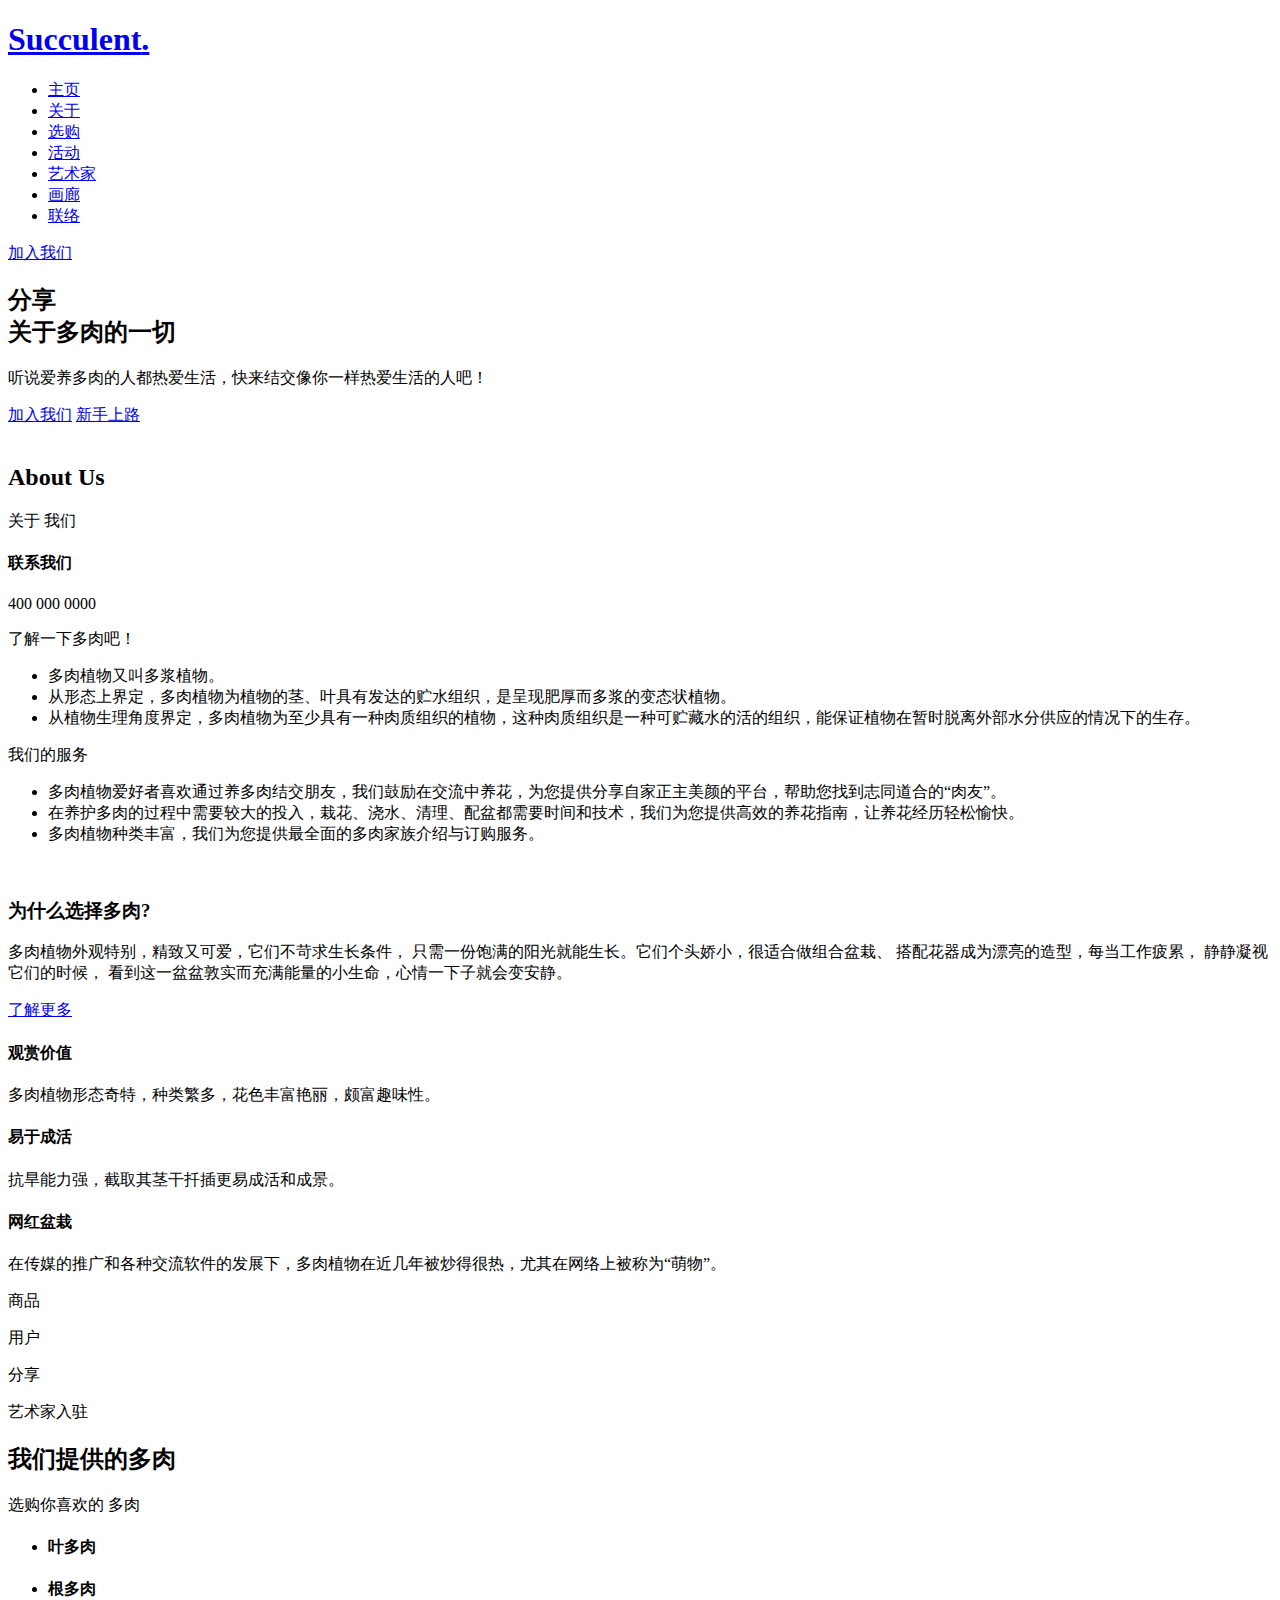
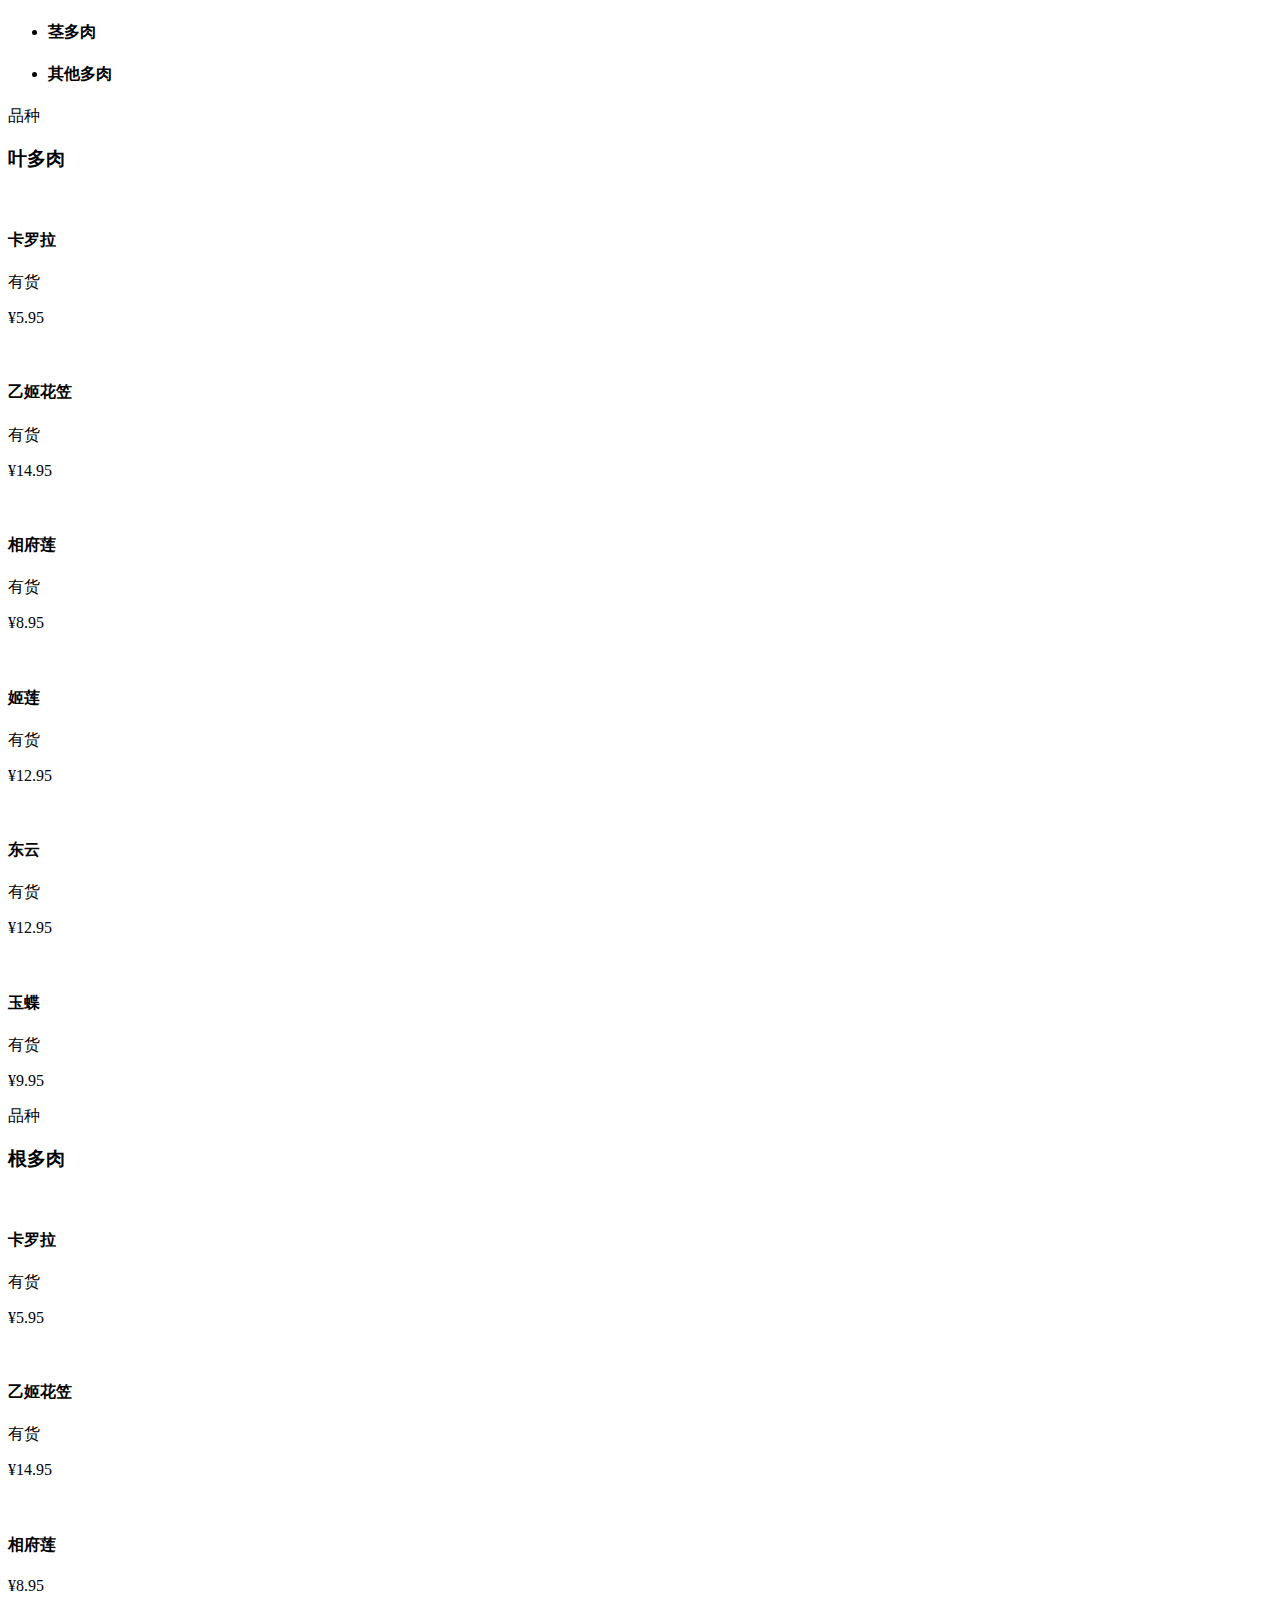
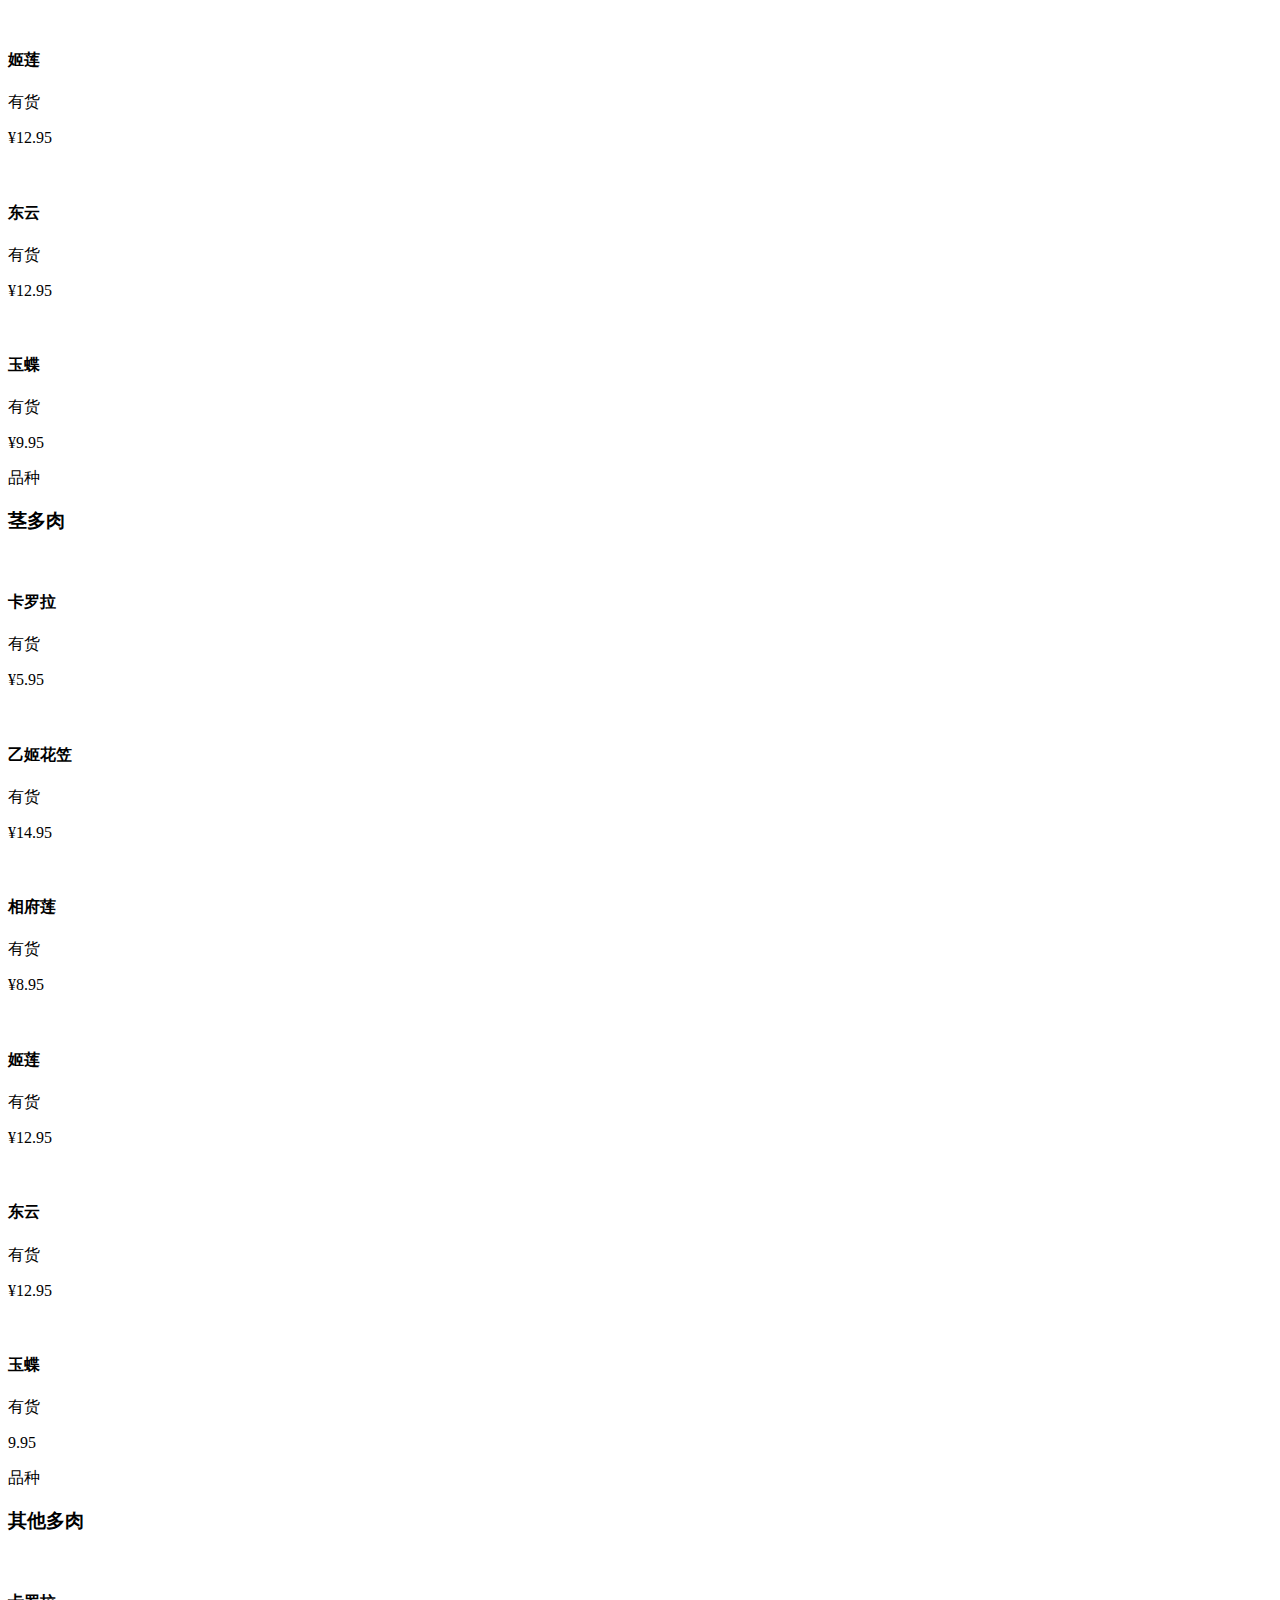
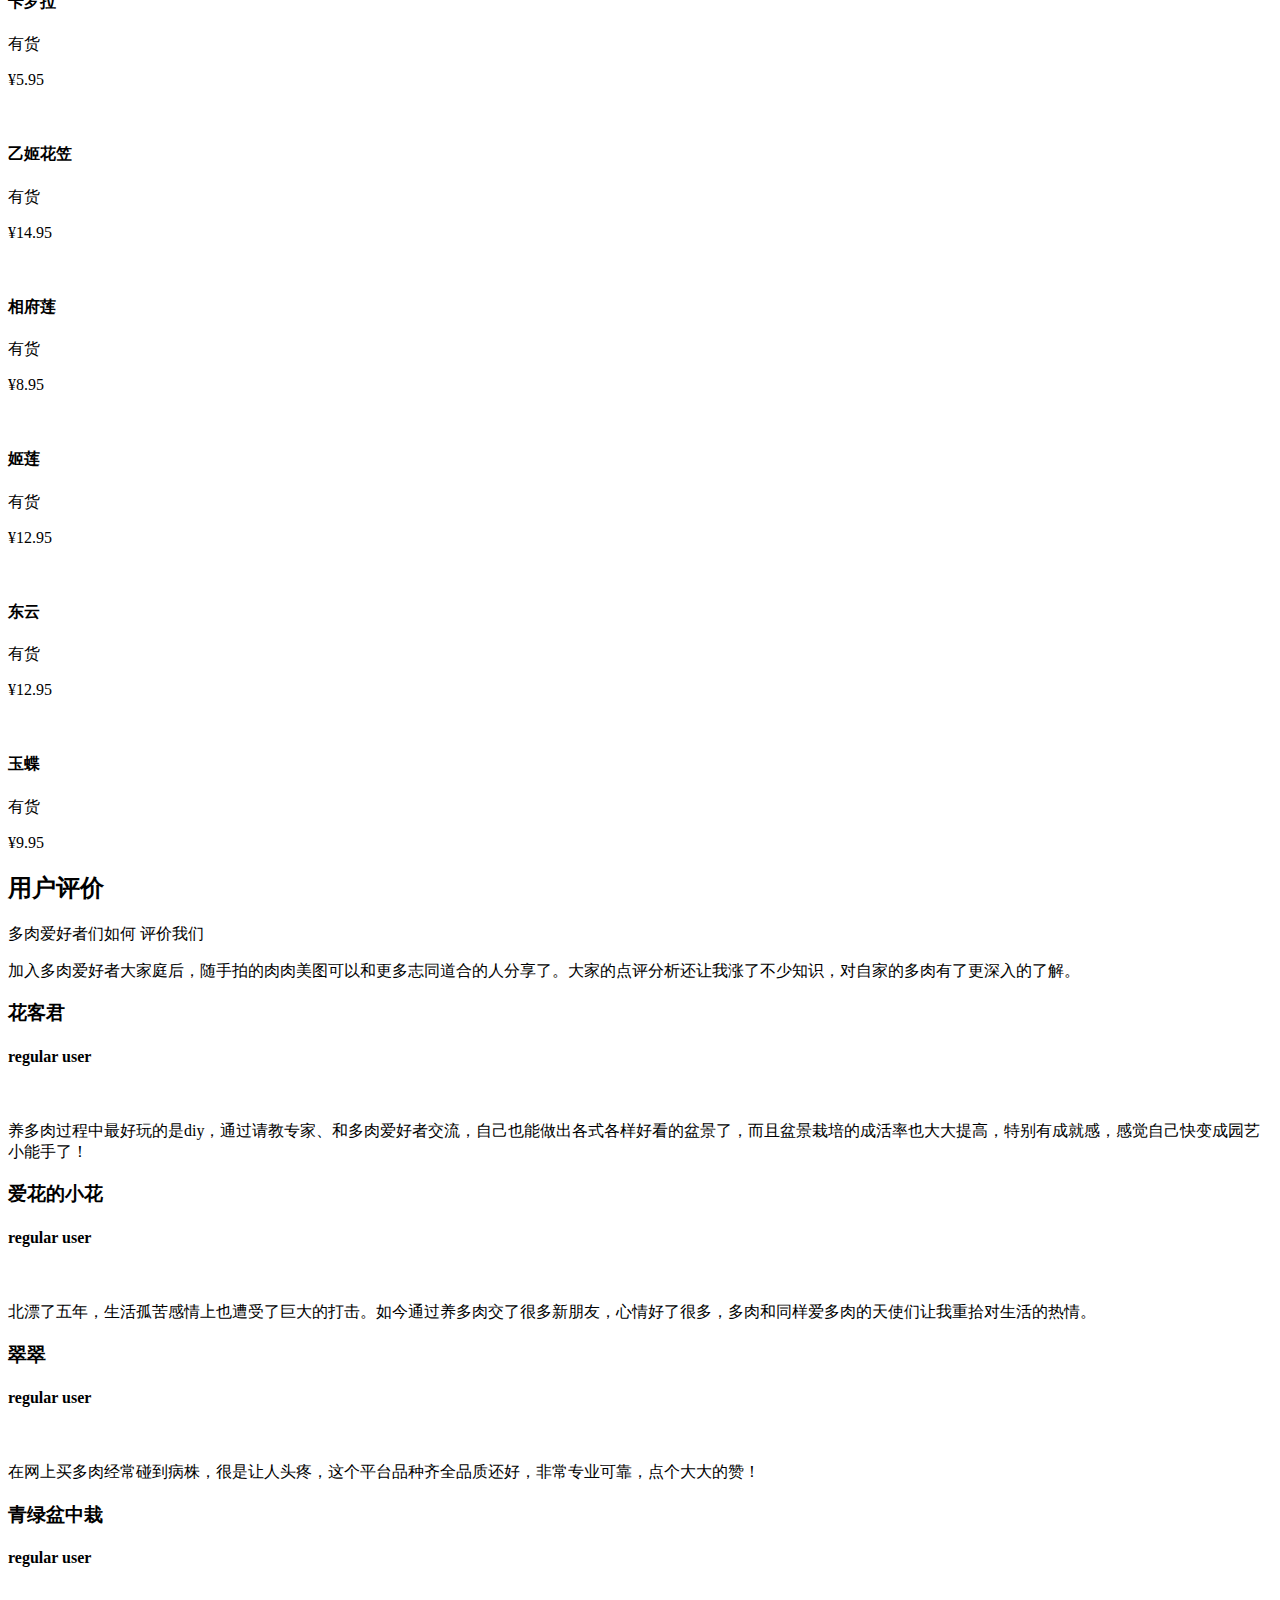
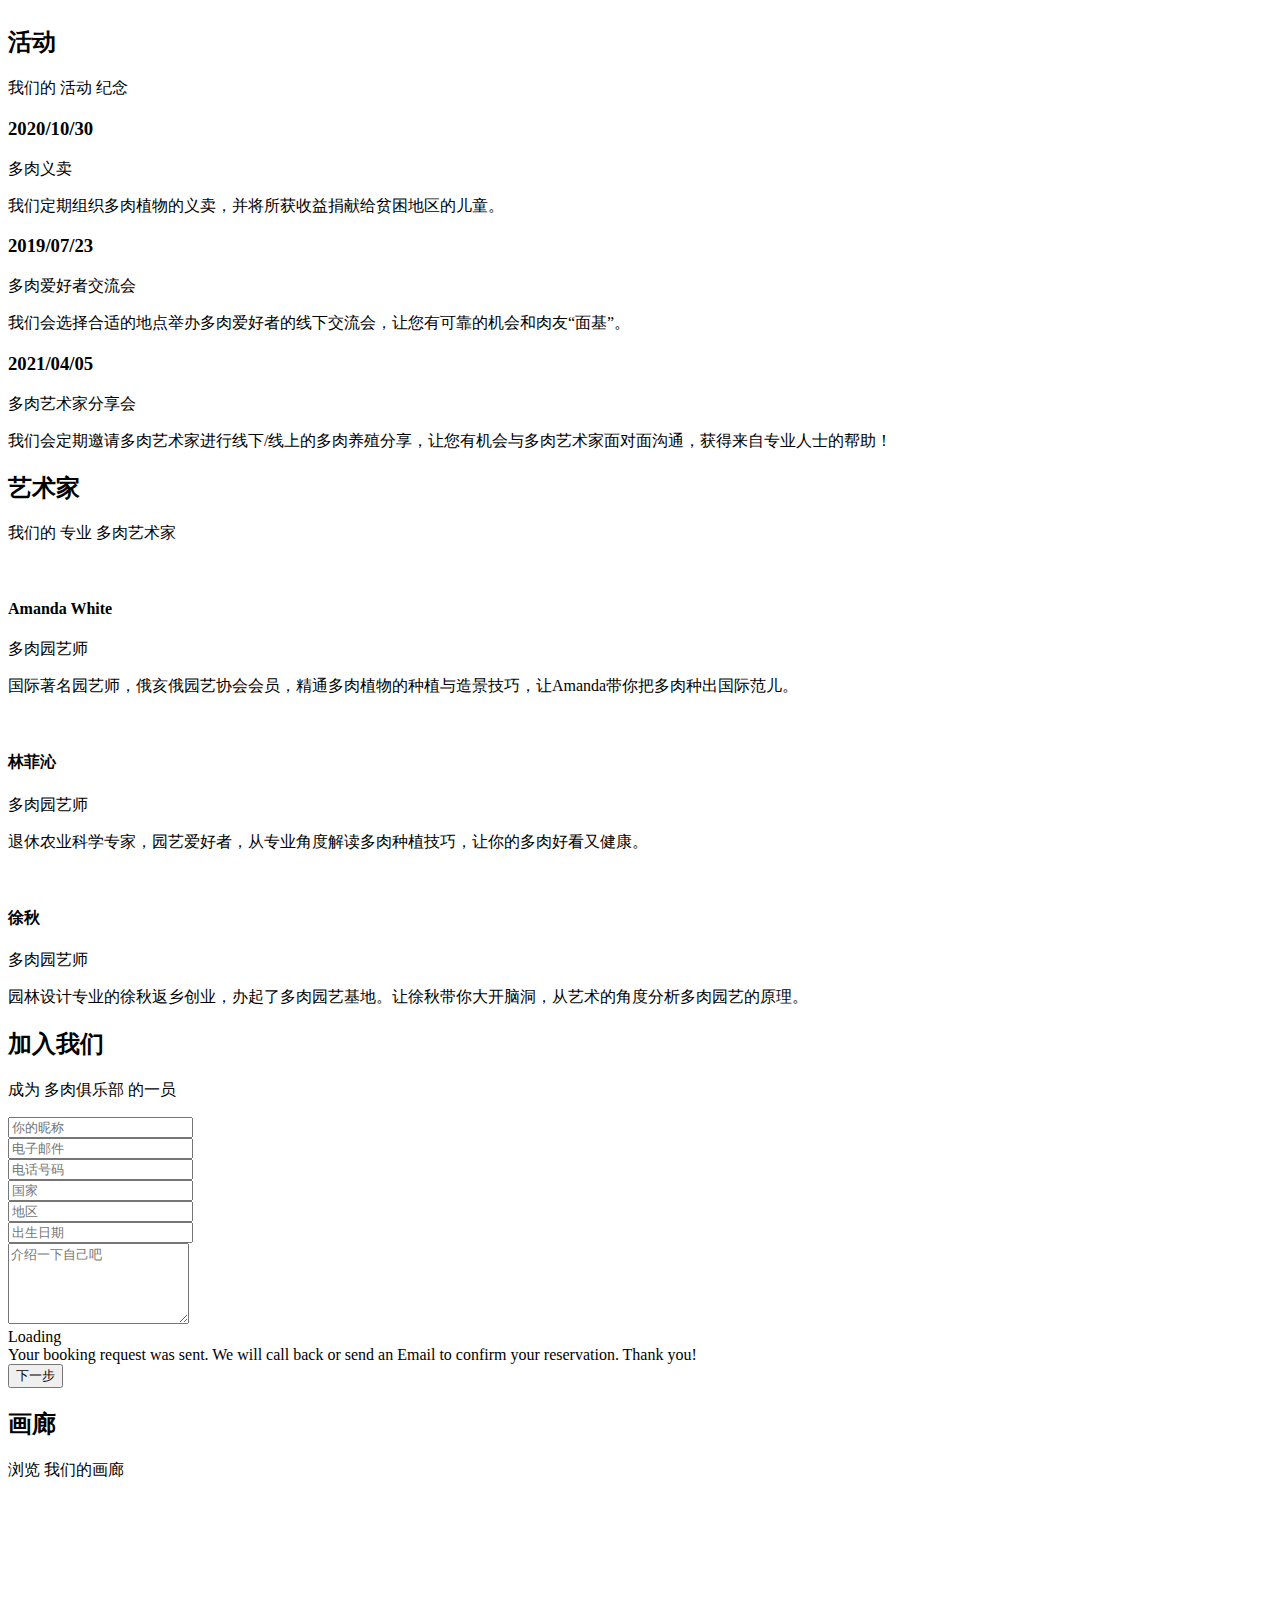
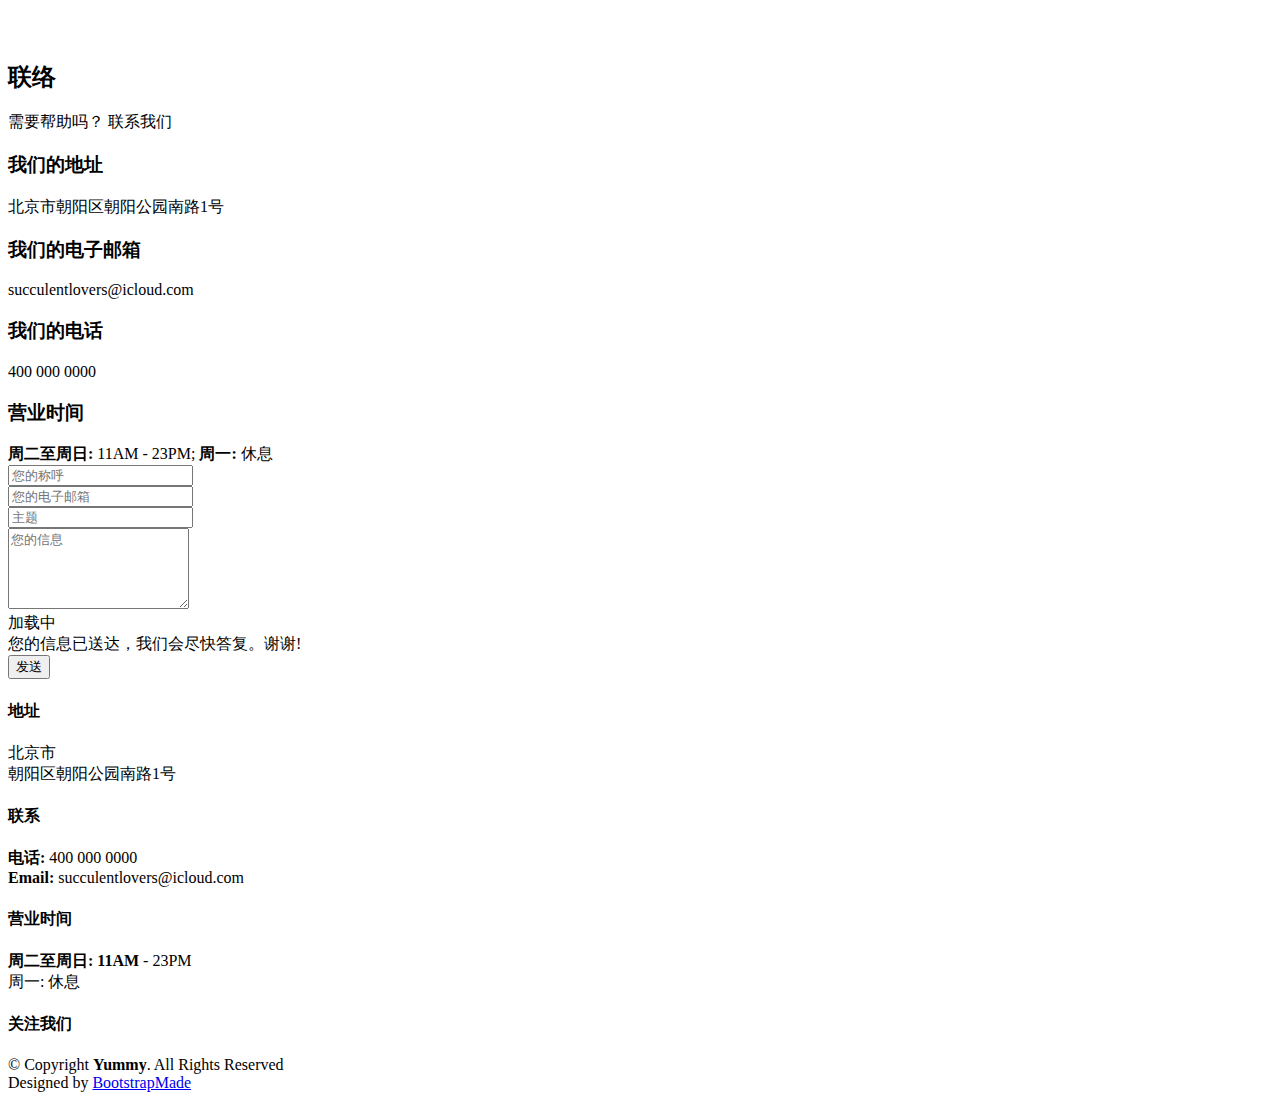
==== Succulent/index.html @ 90bf78b1 "Add files via upload" ====
<!DOCTYPE html>
<html lang="ch">

<head>
  <meta charset="utf-8">
  <meta content="width=device-width, initial-scale=1.0" name="viewport">

  <title>Succulent</title>
  <meta content="" name="description">
  <meta content="" name="keywords">

  <!-- Favicons -->
  <link href="assets/img/favicon.png" rel="icon">
  <link href="assets/img/apple-touch-icon.png" rel="apple-touch-icon">

  <!-- Google Fonts -->
  <link rel="preconnect" href="https://fonts.googleapis.com">
  <link rel="preconnect" href="https://fonts.gstatic.com" crossorigin>
  <link href="https://fonts.googleapis.com/css2?family=Open+Sans:ital,wght@0,300;0,400;0,500;0,600;0,700;1,300;1,400;1,600;1,700&family=Amatic+SC:ital,wght@0,300;0,400;0,500;0,600;0,700;1,300;1,400;1,500;1,600;1,700&family=Inter:ital,wght@0,300;0,400;0,500;0,600;0,700;1,300;1,400;1,500;1,600;1,700&display=swap" rel="stylesheet">

  <!-- Vendor CSS Files -->
  <link href="assets/vendor/bootstrap/css/bootstrap.min.css" rel="stylesheet">
  <link href="assets/vendor/bootstrap-icons/bootstrap-icons.css" rel="stylesheet">
  <link href="assets/vendor/aos/aos.css" rel="stylesheet">
  <link href="assets/vendor/glightbox/css/glightbox.min.css" rel="stylesheet">
  <link href="assets/vendor/swiper/swiper-bundle.min.css" rel="stylesheet">

  <!-- Template Main CSS File -->
  <link href="assets/css/main.css" rel="stylesheet">

  <!-- =======================================================
  * Template Name: Yummy - v1.0.0
  * Template URL: https://bootstrapmade.com/yummy-bootstrap-restaurant-website-template/
  * Author: BootstrapMade.com
  * License: https://bootstrapmade.com/license/
  ======================================================== -->
</head>

<body>

  <!-- ======= Header ======= -->
  <header id="header" class="header fixed-top d-flex align-items-center">
    <div class="container d-flex align-items-center justify-content-between">

      <a href="index.html" class="logo d-flex align-items-center me-auto me-lg-0">
        <!-- Uncomment the line below if you also wish to use an image logo -->
        <!-- <img src="assets/img/logo.png" alt=""> -->
        <h1>Succulent<span>.</span></h1>
      </a>

      <nav id="navbar" class="navbar">
        <ul>
          <li><a href="#hero">主页</a></li>
          <li><a href="#about">关于</a></li>
          <li><a href="#menu">选购</a></li>
          <li><a href="#events">活动</a></li>
          <li><a href="#chefs">艺术家</a></li>
          <li><a href="#gallery">画廊</a></li>
          </li>
          <li><a href="#contact">联络</a></li>
        </ul>
      </nav><!-- .navbar -->

      <a class="btn-book-a-table" href="#book-a-table">加入我们</a>
      <i class="mobile-nav-toggle mobile-nav-show bi bi-list"></i>
      <i class="mobile-nav-toggle mobile-nav-hide d-none bi bi-x"></i>

    </div>
  </header><!-- End Header -->

  <!-- ======= Hero Section ======= -->
  <section id="hero" class="hero d-flex align-items-center section-bg">
    <div class="container">
      <div class="row justify-content-between gy-5">
        <div class="col-lg-5 order-2 order-lg-1 d-flex flex-column justify-content-center align-items-center align-items-lg-start text-center text-lg-start">
          <h2 data-aos="fade-up">分享<br>关于多肉的一切</h2>
          <p data-aos="fade-up" data-aos-delay="100">听说爱养多⾁的⼈都热爱⽣活，快来结交像你⼀样热爱⽣活的⼈吧！</p>
          <div class="d-flex" data-aos="fade-up" data-aos-delay="200">
            <a href="#book-a-table" class="btn-book-a-table">加入我们</a>
            <a href="https://www.youtube.com/watch?v=f8nsXcxySig" class="glightbox btn-watch-video d-flex align-items-center"><i class="bi bi-play-circle"></i><span>新手上路</span></a>
          </div>
        </div>
        <div class="col-lg-5 order-1 order-lg-2 text-center text-lg-start">
          <img src="assets/img/hero.png" class="img-fluid" alt="" data-aos="zoom-out" data-aos-delay="300">
        </div>
      </div>
    </div>
  </section><!-- End Hero Section -->

  <main id="main">

    <!-- ======= About Section ======= -->
    <section id="about" class="about">
      <div class="container" data-aos="fade-up">

        <div class="section-header">
          <h2>About Us</h2>
          <p>关于 <span>我们</span></p>
        </div>

        <div class="row gy-4">
          <div class="col-lg-7 position-relative about-img" style="background-image: url(assets/img/about.png) ;" data-aos="fade-up" data-aos-delay="150">
            <div class="call-us position-absolute">
              <h4>联系我们</h4>
              <p>400 000 0000</p>
            </div>
          </div>
          <div class="col-lg-5 d-flex align-items-end" data-aos="fade-up" data-aos-delay="300">
            <div class="content ps-0 ps-lg-5">
              <p class="fst-italic">
                了解一下多肉吧！
              </p>
              <ul>
                <li><i class="bi bi-check2-all"></i> 多⾁植物⼜叫多浆植物。</li>
                <li><i class="bi bi-check2-all"></i> 从形态上界定，多⾁植物为植物的茎、叶具有发达的贮⽔组织，是呈现肥厚⽽多浆的变态状植物。</li>
                <li><i class="bi bi-check2-all"></i> 从植物⽣理⻆度界定，多⾁植物为⾄少具有⼀种⾁质组织的植物，这种⾁质组织是⼀种可贮藏⽔的活的组织，能保证植物在暂时脱离外部⽔分供应的情况下的⽣存。</li>
              </ul>
              <p class="fst-italic">
                我们的服务
              </p>
              <ul>
                <li><i class="bi bi-check2-all"></i> 多⾁植物爱好者喜欢通过养多⾁结交朋友，我们⿎励在交流中养花，为您提供分享自家正主美颜的平台，帮助您找到志同道合的“⾁友”。</li>
                <li><i class="bi bi-check2-all"></i> 在养护多⾁的过程中需要较⼤的投⼊，栽花、浇⽔、清理、配盆都需要时间和技术，我们为您提供⾼效的养花指南，让养花经历轻松愉快。</li>
                <li><i class="bi bi-check2-all"></i> 多⾁植物种类丰富，我们为您提供最全⾯的多⾁家族介绍与订购服务。</li>
              </ul>


              <div class="position-relative mt-4">
                <img src="assets/img/about-2.png" class="img-fluid" alt="">
                <a href="https://www.youtube.com/watch?v=KB6kpxbHLcA" class="glightbox play-btn"></a>
              </div>
            </div>
          </div>
        </div>

      </div>
    </section><!-- End About Section -->

    <!-- ======= Why Us Section ======= -->
    <section id="why-us" class="why-us section-bg">
      <div class="container" data-aos="fade-up">

        <div class="row gy-4">

          <div class="col-lg-4" data-aos="fade-up" data-aos-delay="100">
            <div class="why-box">
              <h3>为什么选择多肉?</h3>
              <p>
                多肉植物外观特别，精致又可爱，它们不苛求生长条件， 只需一份饱满的阳光就能生长。它们个头娇小，很适合做组合盆栽、 搭配花器成为漂亮的造型，每当工作疲累， 静静凝视它们的时候， 看到这一盆盆敦实而充满能量的小生命，心情一下子就会变安静。

              </p>
              <div class="text-center">
                <a href="#" class="more-btn">了解更多 <i class="bx bx-chevron-right"></i></a>
              </div>
            </div>
          </div><!-- End Why Box -->

          <div class="col-lg-8 d-flex align-items-center">
            <div class="row gy-4">

              <div class="col-xl-4" data-aos="fade-up" data-aos-delay="200">
                <div class="icon-box d-flex flex-column justify-content-center align-items-center">
                  <i class="bi bi-stars"></i>
                  <h4>观赏价值</h4>
                  <p>多⾁植物形态奇特，种类繁多，花⾊丰富艳丽，颇富趣味性。</p>
                </div>
              </div><!-- End Icon Box -->

              <div class="col-xl-4" data-aos="fade-up" data-aos-delay="300">
                <div class="icon-box d-flex flex-column justify-content-center align-items-center">
                  <i class="bi bi-flower2"></i>
                  <h4>易于成活</h4>
                  <p>抗旱能⼒强，截取其茎⼲扦插更易成活和成景。</p>
                </div>
              </div><!-- End Icon Box -->

              <div class="col-xl-4" data-aos="fade-up" data-aos-delay="400">
                <div class="icon-box d-flex flex-column justify-content-center align-items-center">
                  <i class="bi bi-hearts"></i>
                  <h4>⽹红盆栽</h4>
                  <p>在传媒的推⼴和各种交流软件的发展下，多⾁植物在近⼏年被炒得很热，尤其在⽹络上被称为“萌物”。</p>
                </div>
              </div><!-- End Icon Box -->

            </div>
          </div>

        </div>

      </div>
    </section><!-- End Why Us Section -->

    <!-- ======= Stats Counter Section ======= -->
    <section id="stats-counter" class="stats-counter">
      <div class="container" data-aos="zoom-out">

        <div class="row gy-4">

          <div class="col-lg-3 col-md-6">
            <div class="stats-item text-center w-100 h-100">
              <span data-purecounter-start="0" data-purecounter-end="232" data-purecounter-duration="1" class="purecounter"></span>
              <p>商品</p>
            </div>
          </div><!-- End Stats Item -->

          <div class="col-lg-3 col-md-6">
            <div class="stats-item text-center w-100 h-100">
              <span data-purecounter-start="0" data-purecounter-end="521" data-purecounter-duration="1" class="purecounter"></span>
              <p>用户</p>
            </div>
          </div><!-- End Stats Item -->

          <div class="col-lg-3 col-md-6">
            <div class="stats-item text-center w-100 h-100">
              <span data-purecounter-start="0" data-purecounter-end="1453" data-purecounter-duration="1" class="purecounter"></span>
              <p>分享</p>
            </div>
          </div><!-- End Stats Item -->

          <div class="col-lg-3 col-md-6">
            <div class="stats-item text-center w-100 h-100">
              <span data-purecounter-start="0" data-purecounter-end="32" data-purecounter-duration="1" class="purecounter"></span>
              <p>艺术家入驻</p>
            </div>
          </div><!-- End Stats Item -->

        </div>

      </div>
    </section><!-- End Stats Counter Section -->

    <!-- ======= Menu Section ======= -->
    <section id="menu" class="menu">
      <div class="container" data-aos="fade-up">

        <div class="section-header">
          <h2>我们提供的多肉</h2>
          <p>选购你喜欢的 <span>多肉</span></p>
        </div>

        <ul class="nav nav-tabs d-flex justify-content-center" data-aos="fade-up" data-aos-delay="200">

          <li class="nav-item">
            <a class="nav-link active show" data-bs-toggle="tab" data-bs-target="#menu-starters">
              <h4>叶多肉</h4>
            </a>
          </li><!-- End tab nav item -->

          <li class="nav-item">
            <a class="nav-link" data-bs-toggle="tab" data-bs-target="#menu-breakfast">
              <h4>根多肉</h4>
            </a><!-- End tab nav item -->

          <li class="nav-item">
            <a class="nav-link" data-bs-toggle="tab" data-bs-target="#menu-lunch">
              <h4>茎多肉</h4>
            </a>
          </li><!-- End tab nav item -->

          <li class="nav-item">
            <a class="nav-link" data-bs-toggle="tab" data-bs-target="#menu-dinner">
              <h4>其他多肉</h4>
            </a>
          </li><!-- End tab nav item -->

        </ul>

        <div class="tab-content" data-aos="fade-up" data-aos-delay="300">

          <div class="tab-pane fade active show" id="menu-starters">

            <div class="tab-header text-center">
              <p>品种</p>
              <h3>叶多肉</h3>
            </div>

            <div class="row gy-5">

              <div class="col-lg-4 menu-item">
                <a href="assets/img/menu/menu-item-1.png" class="glightbox"><img src="assets/img/menu/menu-item-1.png" class="menu-img img-fluid" alt=""></a>
                <h4>卡罗拉</h4>
                <p class="ingredients">
                  有货
                </p>
                <p class="price">
                  ¥5.95
                </p>
              </div><!-- Menu Item -->

              <div class="col-lg-4 menu-item">
                <a href="assets/img/menu/menu-item-2.png" class="glightbox"><img src="assets/img/menu/menu-item-2.png" class="menu-img img-fluid" alt=""></a>
                <h4>乙姬花笠</h4>
                <p class="ingredients">
                  有货
                </p>
                <p class="price">
                  ¥14.95
                </p>
              </div><!-- Menu Item -->

              <div class="col-lg-4 menu-item">
                <a href="assets/img/menu/menu-item-3.png" class="glightbox"><img src="assets/img/menu/menu-item-3.png" class="menu-img img-fluid" alt=""></a>
                <h4>相府莲</h4>
                <p class="ingredients">
                  有货
                </p>
                <p class="price">
                  ¥8.95
                </p>
              </div><!-- Menu Item -->

              <div class="col-lg-4 menu-item">
                <a href="assets/img/menu/menu-item-4.png" class="glightbox"><img src="assets/img/menu/menu-item-4.png" class="menu-img img-fluid" alt=""></a>
                <h4>姬莲</h4>
                <p class="ingredients">
                  有货
                </p>
                <p class="price">
                  ¥12.95
                </p>
              </div><!-- Menu Item -->

              <div class="col-lg-4 menu-item">
                <a href="assets/img/menu/menu-item-5.png" class="glightbox"><img src="assets/img/menu/menu-item-5.png" class="menu-img img-fluid" alt=""></a>
                <h4>东云</h4>
                <p class="ingredients">
                  有货
                </p>
                <p class="price">
                  ¥12.95
                </p>
              </div><!-- Menu Item -->

              <div class="col-lg-4 menu-item">
                <a href="assets/img/menu/menu-item-6.png" class="glightbox"><img src="assets/img/menu/menu-item-6.png" class="menu-img img-fluid" alt=""></a>
                <h4>玉蝶</h4>
                <p class="ingredients">
                  有货
                </p>
                <p class="price">
                  ¥9.95
                </p>
              </div><!-- Menu Item -->

            </div>
          </div><!-- End Starter Menu Content -->

          <div class="tab-pane fade" id="menu-breakfast">

            <div class="tab-header text-center">
              <p>品种</p>
              <h3>根多肉</h3>
            </div>

            <div class="row gy-5">

              <div class="col-lg-4 menu-item">
                <a href="assets/img/menu/menu-item-1.png" class="glightbox"><img src="assets/img/menu/menu-item-1.png" class="menu-img img-fluid" alt=""></a>
                <h4>卡罗拉</h4>
                <p class="ingredients">
                  有货
                </p>
                <p class="price">
                  ¥5.95
                </p>
              </div><!-- Menu Item -->

              <div class="col-lg-4 menu-item">
                <a href="assets/img/menu/menu-item-2.png" class="glightbox"><img src="assets/img/menu/menu-item-2.png" class="menu-img img-fluid" alt=""></a>
                <h4>乙姬花笠</h4>
                <p class="ingredients">
                  有货
                </p>
                <p class="price">
                  ¥14.95
                </p>
              </div><!-- Menu Item -->

              <div class="col-lg-4 menu-item">
                <a href="assets/img/menu/menu-item-3.png" class="glightbox"><img src="assets/img/menu/menu-item-3.png" class="menu-img img-fluid" alt=""></a>
                <h4>相府莲</h4>
                <p class="ingredients">

                </p>
                <p class="price">
                  ¥8.95
                </p>
              </div><!-- Menu Item -->

              <div class="col-lg-4 menu-item">
                <a href="assets/img/menu/menu-item-4.png" class="glightbox"><img src="assets/img/menu/menu-item-4.png" class="menu-img img-fluid" alt=""></a>
                <h4>姬莲</h4>
                <p class="ingredients">
                  有货
                </p>
                <p class="price">
                  ¥12.95
                </p>
              </div><!-- Menu Item -->

              <div class="col-lg-4 menu-item">
                <a href="assets/img/menu/menu-item-5.png" class="glightbox"><img src="assets/img/menu/menu-item-5.png" class="menu-img img-fluid" alt=""></a>
                <h4>东云</h4>
                <p class="ingredients">
                  有货
                </p>
                <p class="price">
                  ¥12.95
                </p>
              </div><!-- Menu Item -->

              <div class="col-lg-4 menu-item">
                <a href="assets/img/menu/menu-item-6.png" class="glightbox"><img src="assets/img/menu/menu-item-6.png" class="menu-img img-fluid" alt=""></a>
                <h4>玉蝶</h4>
                <p class="ingredients">
                  有货
                </p>
                <p class="price">
                  ¥9.95
                </p>
              </div><!-- Menu Item -->

            </div>
          </div><!-- End Breakfast Menu Content -->

          <div class="tab-pane fade" id="menu-lunch">

            <div class="tab-header text-center">
              <p>品种</p>
              <h3>茎多肉</h3>
            </div>

            <div class="row gy-5">

              <div class="col-lg-4 menu-item">
                <a href="assets/img/menu/menu-item-1.png" class="glightbox"><img src="assets/img/menu/menu-item-1.png" class="menu-img img-fluid" alt=""></a>
                <h4>卡罗拉</h4>
                <p class="ingredients">
                  有货
                </p>
                <p class="price">
                  ¥5.95
                </p>
              </div><!-- Menu Item -->

              <div class="col-lg-4 menu-item">
                <a href="assets/img/menu/menu-item-2.png" class="glightbox"><img src="assets/img/menu/menu-item-2.png" class="menu-img img-fluid" alt=""></a>
                <h4>乙姬花笠</h4>
                <p class="ingredients">
                  有货
                </p>
                <p class="price">
                  ¥14.95
                </p>
              </div><!-- Menu Item -->

              <div class="col-lg-4 menu-item">
                <a href="assets/img/menu/menu-item-3.png" class="glightbox"><img src="assets/img/menu/menu-item-3.png" class="menu-img img-fluid" alt=""></a>
                <h4>相府莲</h4>
                <p class="ingredients">
                  有货
                </p>
                <p class="price">
                  ¥8.95
                </p>
              </div><!-- Menu Item -->

              <div class="col-lg-4 menu-item">
                <a href="assets/img/menu/menu-item-4.png" class="glightbox"><img src="assets/img/menu/menu-item-4.png" class="menu-img img-fluid" alt=""></a>
                <h4>姬莲</h4>
                <p class="ingredients">
                  有货
                </p>
                <p class="price">
                  ¥12.95
                </p>
              </div><!-- Menu Item -->

              <div class="col-lg-4 menu-item">
                <a href="assets/img/menu/menu-item-5.png" class="glightbox"><img src="assets/img/menu/menu-item-5.png" class="menu-img img-fluid" alt=""></a>
                <h4>东云</h4>
                <p class="ingredients">
                  有货
                </p>
                <p class="price">
                  ¥12.95
                </p>
              </div><!-- Menu Item -->

              <div class="col-lg-4 menu-item">
                <a href="assets/img/menu/menu-item-6.png" class="glightbox"><img src="assets/img/menu/menu-item-6.png" class="menu-img img-fluid" alt=""></a>
                <h4>玉蝶</h4>
                <p class="ingredients">
                  有货
                </p>
                <p class="price">
                  9.95
                </p>
              </div><!-- Menu Item -->

            </div>
          </div><!-- End Lunch Menu Content -->

          <div class="tab-pane fade" id="menu-dinner">

            <div class="tab-header text-center">
              <p>品种</p>
              <h3>其他多肉</h3>
            </div>

            <div class="row gy-5">

              <div class="col-lg-4 menu-item">
                <a href="assets/img/menu/menu-item-1.png" class="glightbox"><img src="assets/img/menu/menu-item-1.png" class="menu-img img-fluid" alt=""></a>
                <h4>卡罗拉</h4>
                <p class="ingredients">
                  有货
                </p>
                <p class="price">
                  ¥5.95
                </p>
              </div><!-- Menu Item -->

              <div class="col-lg-4 menu-item">
                <a href="assets/img/menu/menu-item-2.png" class="glightbox"><img src="assets/img/menu/menu-item-2.png" class="menu-img img-fluid" alt=""></a>
                <h4>乙姬花笠</h4>
                <p class="ingredients">
                  有货
                </p>
                <p class="price">
                  ¥14.95
                </p>
              </div><!-- Menu Item -->

              <div class="col-lg-4 menu-item">
                <a href="assets/img/menu/menu-item-3.png" class="glightbox"><img src="assets/img/menu/menu-item-3.png" class="menu-img img-fluid" alt=""></a>
                <h4>相府莲</h4>
                <p class="ingredients">
                  有货
                </p>
                <p class="price">
                  ¥8.95
                </p>
              </div><!-- Menu Item -->

              <div class="col-lg-4 menu-item">
                <a href="assets/img/menu/menu-item-4.png" class="glightbox"><img src="assets/img/menu/menu-item-4.png" class="menu-img img-fluid" alt=""></a>
                <h4>姬莲</h4>
                <p class="ingredients">
                  有货
                </p>
                <p class="price">
                  ¥12.95
                </p>
              </div><!-- Menu Item -->

              <div class="col-lg-4 menu-item">
                <a href="assets/img/menu/menu-item-5.png" class="glightbox"><img src="assets/img/menu/menu-item-5.png" class="menu-img img-fluid" alt=""></a>
                <h4>东云</h4>
                <p class="ingredients">
                  有货
                </p>
                <p class="price">
                  ¥12.95
                </p>
              </div><!-- Menu Item -->

              <div class="col-lg-4 menu-item">
                <a href="assets/img/menu/menu-item-6.png" class="glightbox"><img src="assets/img/menu/menu-item-6.png" class="menu-img img-fluid" alt=""></a>
                <h4>玉蝶</h4>
                <p class="ingredients">
                  有货
                </p>
                <p class="price">
                  ¥9.95
                </p>
              </div><!-- Menu Item -->

            </div>
          </div><!-- End Dinner Menu Content -->

        </div>

      </div>
    </section><!-- End Menu Section -->

    <!-- ======= Testimonials Section ======= -->
    <section id="testimonials" class="testimonials section-bg">
      <div class="container" data-aos="fade-up">

        <div class="section-header">
          <h2>用户评价</h2>
          <p>多肉爱好者们如何 <span>评价我们</span></p>
        </div>

        <div class="slides-1 swiper" data-aos="fade-up" data-aos-delay="100">
          <div class="swiper-wrapper">

            <div class="swiper-slide">
              <div class="testimonial-item">
                <div class="row gy-4 justify-content-center">
                  <div class="col-lg-6">
                    <div class="testimonial-content">
                      <p>
                        <i class="bi bi-quote quote-icon-left"></i>
                        加入多肉爱好者大家庭后，随手拍的肉肉美图可以和更多志同道合的人分享了。大家的点评分析还让我涨了不少知识，对自家的多肉有了更深入的了解。
                        <i class="bi bi-quote quote-icon-right"></i>
                      </p>
                      <h3>花客君</h3>
                      <h4>regular user</h4>
                      <div class="stars">
                        <i class="bi bi-star-fill"></i><i class="bi bi-star-fill"></i><i class="bi bi-star-fill"></i><i class="bi bi-star-fill"></i><i class="bi bi-star-fill"></i>
                      </div>
                    </div>
                  </div>
                  <div class="col-lg-2 text-center">
                    <img src="assets/img/testimonials/testimonials-1.jpg" class="img-fluid testimonial-img" alt="">
                  </div>
                </div>
              </div>
            </div><!-- End testimonial item -->

            <div class="swiper-slide">
              <div class="testimonial-item">
                <div class="row gy-4 justify-content-center">
                  <div class="col-lg-6">
                    <div class="testimonial-content">
                      <p>
                        <i class="bi bi-quote quote-icon-left"></i>
                        养多肉过程中最好玩的是diy，通过请教专家、和多肉爱好者交流，自己也能做出各式各样好看的盆景了，而且盆景栽培的成活率也大大提高，特别有成就感，感觉自己快变成园艺小能手了！
                        <i class="bi bi-quote quote-icon-right"></i>
                      </p>
                      <h3>爱花的小花</h3>
                      <h4>regular user</h4>
                      <div class="stars">
                        <i class="bi bi-star-fill"></i><i class="bi bi-star-fill"></i><i class="bi bi-star-fill"></i><i class="bi bi-star-fill"></i><i class="bi bi-star-fill"></i>
                      </div>
                    </div>
                  </div>
                  <div class="col-lg-2 text-center">
                    <img src="assets/img/testimonials/testimonials-2.jpg" class="img-fluid testimonial-img" alt="">
                  </div>
                </div>
              </div>
            </div><!-- End testimonial item -->

            <div class="swiper-slide">
              <div class="testimonial-item">
                <div class="row gy-4 justify-content-center">
                  <div class="col-lg-6">
                    <div class="testimonial-content">
                      <p>
                        <i class="bi bi-quote quote-icon-left"></i>
                      北漂了五年，生活孤苦感情上也遭受了巨大的打击。如今通过养多肉交了很多新朋友，心情好了很多，多肉和同样爱多肉的天使们让我重拾对生活的热情。
                        <i class="bi bi-quote quote-icon-right"></i>
                      </p>
                      <h3>翠翠</h3>
                      <h4>regular user</h4>
                      <div class="stars">
                        <i class="bi bi-star-fill"></i><i class="bi bi-star-fill"></i><i class="bi bi-star-fill"></i><i class="bi bi-star-fill"></i><i class="bi bi-star-fill"></i>
                      </div>
                    </div>
                  </div>
                  <div class="col-lg-2 text-center">
                    <img src="assets/img/testimonials/testimonials-3.jpg" class="img-fluid testimonial-img" alt="">
                  </div>
                </div>
              </div>
            </div><!-- End testimonial item -->

            <div class="swiper-slide">
              <div class="testimonial-item">
                <div class="row gy-4 justify-content-center">
                  <div class="col-lg-6">
                    <div class="testimonial-content">
                      <p>
                        <i class="bi bi-quote quote-icon-left"></i>
                        在网上买多肉经常碰到病株，很是让人头疼，这个平台品种齐全品质还好，非常专业可靠，点个大大的赞！
                        <i class="bi bi-quote quote-icon-right"></i>
                      </p>
                      <h3>青绿盆中栽</h3>
                      <h4>regular user</h4>
                      <div class="stars">
                        <i class="bi bi-star-fill"></i><i class="bi bi-star-fill"></i><i class="bi bi-star-fill"></i><i class="bi bi-star-fill"></i><i class="bi bi-star-fill"></i>
                      </div>
                    </div>
                  </div>
                  <div class="col-lg-2 text-center">
                    <img src="assets/img/testimonials/testimonials-4.jpg" class="img-fluid testimonial-img" alt="">
                  </div>
                </div>
              </div>
            </div><!-- End testimonial item -->

          </div>
          <div class="swiper-pagination"></div>
        </div>

      </div>
    </section><!-- End Testimonials Section -->

    <!-- ======= Events Section ======= -->
    <section id="events" class="events">
      <div class="container-fluid" data-aos="fade-up">

        <div class="section-header">
          <h2>活动</h2>
          <p>我们的<span> 活动</span> 纪念</p>
        </div>

        <div class="slides-3 swiper" data-aos="fade-up" data-aos-delay="100">
          <div class="swiper-wrapper">

            <div class="swiper-slide event-item d-flex flex-column justify-content-end" style="background-image: url(assets/img/events-1.png)">
              <h3>2020/10/30</h3>
              <div class="price align-self-start">多肉义卖</div>
              <p class="description">
                我们定期组织多肉植物的义卖，并将所获收益捐献给贫困地区的儿童。
              </p>
            </div><!-- End Event item -->

            <div class="swiper-slide event-item d-flex flex-column justify-content-end" style="background-image: url(assets/img/events-2.png)">
              <h3>2019/07/23</h3>
              <div class="price align-self-start">多肉爱好者交流会</div>
              <p class="description">
                我们会选择合适的地点举办多肉爱好者的线下交流会，让您有可靠的机会和肉友“面基”。
              </p>
            </div><!-- End Event item -->

            <div class="swiper-slide event-item d-flex flex-column justify-content-end" style="background-image: url(assets/img/events-3.png)">
              <h3>2021/04/05</h3>
              <div class="price align-self-start">多肉艺术家分享会</div>
              <p class="description">
                我们会定期邀请多肉艺术家进行线下/线上的多肉养殖分享，让您有机会与多肉艺术家面对面沟通，获得来自专业人士的帮助！
              </p>
            </div><!-- End Event item -->

          </div>
          <div class="swiper-pagination"></div>
        </div>

      </div>
    </section><!-- End Events Section -->

    <!-- ======= Chefs Section ======= -->
    <section id="chefs" class="chefs section-bg">
      <div class="container" data-aos="fade-up">

        <div class="section-header">
          <h2>艺术家</h2>
          <p>我们的 <span>专业</span> 多肉艺术家</p>
        </div>

        <div class="row gy-4">

          <div class="col-lg-4 col-md-6 d-flex align-items-stretch" data-aos="fade-up" data-aos-delay="100">
            <div class="chef-member">
              <div class="member-img">
                <img src="assets/img/artists/artist-1.png" class="img-fluid" alt="">
                <div class="social">
                  <a href=""><i class="bi bi-twitter"></i></a>
                  <a href=""><i class="bi bi-facebook"></i></a>
                  <a href=""><i class="bi bi-instagram"></i></a>
                  <a href=""><i class="bi bi-linkedin"></i></a>
                </div>
              </div>
              <div class="member-info">
                <h4>Amanda White</h4>
                <span>多肉园艺师</span>
                <p>国际著名园艺师，俄亥俄园艺协会会员，精通多肉植物的种植与造景技巧，让Amanda带你把多肉种出国际范儿。</p>
              </div>
            </div>
          </div><!-- End Chefs Member -->

          <div class="col-lg-4 col-md-6 d-flex align-items-stretch" data-aos="fade-up" data-aos-delay="200">
            <div class="chef-member">
              <div class="member-img">
                <img src="assets/img/artists/artist-3.png" class="img-fluid" alt="">
                <div class="social">
                  <a href=""><i class="bi bi-twitter"></i></a>
                  <a href=""><i class="bi bi-facebook"></i></a>
                  <a href=""><i class="bi bi-instagram"></i></a>
                  <a href=""><i class="bi bi-linkedin"></i></a>
                </div>
              </div>
              <div class="member-info">
                <h4>林菲沁</h4>
                <span>多肉园艺师</span>
                <p>退休农业科学专家，园艺爱好者，从专业角度解读多肉种植技巧，让你的多肉好看又健康。</p>
              </div>
            </div>
          </div><!-- End Chefs Member -->

          <div class="col-lg-4 col-md-6 d-flex align-items-stretch" data-aos="fade-up" data-aos-delay="300">
            <div class="chef-member">
              <div class="member-img">
                <img src="assets/img/artists/artist-2.png" class="img-fluid" alt="">
                <div class="social">
                  <a href=""><i class="bi bi-twitter"></i></a>
                  <a href=""><i class="bi bi-facebook"></i></a>
                  <a href=""><i class="bi bi-instagram"></i></a>
                  <a href=""><i class="bi bi-linkedin"></i></a>
                </div>
              </div>
              <div class="member-info">
                <h4>徐秋</h4>
                <span>多肉园艺师</span>
                <p>园林设计专业的徐秋返乡创业，办起了多肉园艺基地。让徐秋带你大开脑洞，从艺术的角度分析多肉园艺的原理。</p>
              </div>
            </div>
          </div><!-- End Chefs Member -->

        </div>

      </div>
    </section><!-- End Chefs Section -->

    <!-- ======= Book A Table Section ======= -->
    <section id="book-a-table" class="book-a-table">
      <div class="container" data-aos="fade-up">

        <div class="section-header">
          <h2>加入我们</h2>
          <p>成为 <span>多肉俱乐部</span> 的一员</p>
        </div>

        <div class="row g-0">

          <div class="col-lg-4 reservation-img" style="background-image: url(assets/img/signup.png);" data-aos="zoom-out" data-aos-delay="200"></div>

          <div class="col-lg-8 d-flex align-items-center reservation-form-bg">
            <form action="forms/book-a-table.php" method="post" role="form" class="php-email-form" data-aos="fade-up" data-aos-delay="100">
              <div class="row gy-4">
                <div class="col-lg-4 col-md-6">
                  <input type="text" name="name" class="form-control" id="name" placeholder="你的昵称" data-rule="minlen:4" data-msg="Please enter at least 4 chars">
                  <div class="validate"></div>
                </div>
                <div class="col-lg-4 col-md-6">
                  <input type="email" class="form-control" name="email" id="email" placeholder="电子邮件" data-rule="email" data-msg="Please enter a valid email">
                  <div class="validate"></div>
                </div>
                <div class="col-lg-4 col-md-6">
                  <input type="text" class="form-control" name="phone" id="phone" placeholder="电话号码" data-rule="minlen:4" data-msg="Please enter at least 4 chars">
                  <div class="validate"></div>
                </div>
                <div class="col-lg-4 col-md-6">
                  <input type="text" name="date" class="form-control" id="date" placeholder="国家" data-rule="minlen:4" data-msg="Please enter at least 4 chars">
                  <div class="validate"></div>
                </div>
                <div class="col-lg-4 col-md-6">
                  <input type="text" class="form-control" name="time" id="time" placeholder="地区" data-rule="minlen:4" data-msg="Please enter at least 4 chars">
                  <div class="validate"></div>
                </div>
                <div class="col-lg-4 col-md-6">
                  <input type="number" class="form-control" name="people" id="people" placeholder="出生日期" data-rule="minlen:1" data-msg="Please enter at least 1 chars">
                  <div class="validate"></div>
                </div>
              </div>
              <div class="form-group mt-3">
                <textarea class="form-control" name="message" rows="5" placeholder="介绍一下自己吧"></textarea>
                <div class="validate"></div>
              </div>
              <div class="mb-3">
                <div class="loading">Loading</div>
                <div class="error-message"></div>
                <div class="sent-message">Your booking request was sent. We will call back or send an Email to confirm your reservation. Thank you!</div>
              </div>
              <div class="text-center"><button type="submit">下一步</button></div>
            </form>
          </div><!-- End Reservation Form -->

        </div>

      </div>
    </section><!-- End Book A Table Section -->

    <!-- ======= Gallery Section ======= -->
    <section id="gallery" class="gallery section-bg">
      <div class="container" data-aos="fade-up">

        <div class="section-header">
          <h2>画廊</h2>
          <p>浏览 <span>我们的画廊</span></p>
        </div>

        <div class="gallery-slider swiper">
          <div class="swiper-wrapper align-items-center">
            <div class="swiper-slide"><a class="glightbox" data-gallery="images-gallery" href="assets/img/gallery/gallery-1.png"><img src="assets/img/gallery/gallery-1.png" class="img-fluid" alt=""></a></div>
            <div class="swiper-slide"><a class="glightbox" data-gallery="images-gallery" href="assets/img/gallery/gallery-2.png"><img src="assets/img/gallery/gallery-2.png" class="img-fluid" alt=""></a></div>
            <div class="swiper-slide"><a class="glightbox" data-gallery="images-gallery" href="assets/img/gallery/gallery-3.png"><img src="assets/img/gallery/gallery-3.png" class="img-fluid" alt=""></a></div>
            <div class="swiper-slide"><a class="glightbox" data-gallery="images-gallery" href="assets/img/gallery/gallery-4.png"><img src="assets/img/gallery/gallery-4.png" class="img-fluid" alt=""></a></div>
            <div class="swiper-slide"><a class="glightbox" data-gallery="images-gallery" href="assets/img/gallery/gallery-5.png"><img src="assets/img/gallery/gallery-5.png" class="img-fluid" alt=""></a></div>
            <div class="swiper-slide"><a class="glightbox" data-gallery="images-gallery" href="assets/img/gallery/gallery-6.png"><img src="assets/img/gallery/gallery-6.png" class="img-fluid" alt=""></a></div>
            <div class="swiper-slide"><a class="glightbox" data-gallery="images-gallery" href="assets/img/gallery/gallery-7.png"><img src="assets/img/gallery/gallery-7.png" class="img-fluid" alt=""></a></div>
            <div class="swiper-slide"><a class="glightbox" data-gallery="images-gallery" href="assets/img/gallery/gallery-8.png"><img src="assets/img/gallery/gallery-8.png" class="img-fluid" alt=""></a></div>
          </div>
          <div class="swiper-pagination"></div>
        </div>

      </div>
    </section><!-- End Gallery Section -->

    <!-- ======= Contact Section ======= -->
    <section id="contact" class="contact">
      <div class="container" data-aos="fade-up">

        <div class="section-header">
          <h2>联络</h2>
          <p>需要帮助吗？ <span>联系我们</span></p>
        </div>

        <!-- End Google Maps -->

        <div class="row gy-4">

          <div class="col-md-6">
            <div class="info-item  d-flex align-items-center">
              <i class="icon bi bi-map flex-shrink-0"></i>
              <div>
                <h3>我们的地址</h3>
                <p>北京市朝阳区朝阳公园南路1号</p>
              </div>
            </div>
          </div><!-- End Info Item -->

          <div class="col-md-6">
            <div class="info-item d-flex align-items-center">
              <i class="icon bi bi-envelope flex-shrink-0"></i>
              <div>
                <h3>我们的电子邮箱</h3>
                <p>succulentlovers@icloud.com</p>
              </div>
            </div>
          </div><!-- End Info Item -->

          <div class="col-md-6">
            <div class="info-item  d-flex align-items-center">
              <i class="icon bi bi-telephone flex-shrink-0"></i>
              <div>
                <h3>我们的电话</h3>
                <p>400 000 0000</p>
              </div>
            </div>
          </div><!-- End Info Item -->

          <div class="col-md-6">
            <div class="info-item  d-flex align-items-center">
              <i class="icon bi bi-share flex-shrink-0"></i>
              <div>
                <h3>营业时间</h3>
                <div><strong>周二至周日:</strong> 11AM - 23PM;
                  <strong>周一:</strong> 休息
                </div>
              </div>
            </div>
          </div><!-- End Info Item -->

        </div>

        <form action="forms/contact.php" method="post" role="form" class="php-email-form p-3 p-md-4">
          <div class="row">
            <div class="col-xl-6 form-group">
              <input type="text" name="name" class="form-control" id="name" placeholder="您的称呼" required>
            </div>
            <div class="col-xl-6 form-group">
              <input type="email" class="form-control" name="email" id="email" placeholder="您的电子邮箱" required>
            </div>
          </div>
          <div class="form-group">
            <input type="text" class="form-control" name="subject" id="subject" placeholder="主题" required>
          </div>
          <div class="form-group">
            <textarea class="form-control" name="message" rows="5" placeholder="您的信息" required></textarea>
          </div>
          <div class="my-3">
            <div class="loading">加载中</div>
            <div class="error-message"></div>
            <div class="sent-message">您的信息已送达，我们会尽快答复。谢谢!</div>
          </div>
          <div class="text-center"><button type="submit">发送</button></div>
        </form>
        <!--End Contact Form -->

      </div>
    </section><!-- End Contact Section -->

  </main><!-- End #main -->

  <!-- ======= Footer ======= -->
  <footer id="footer" class="footer">

    <div class="container">
      <div class="row gy-3">
        <div class="col-lg-3 col-md-6 d-flex">
          <i class="bi bi-geo-alt icon"></i>
          <div>
            <h4>地址</h4>
            <p>
              北京市 <br>
              朝阳区朝阳公园南路1号<br>
            </p>
          </div>

        </div>

        <div class="col-lg-3 col-md-6 footer-links d-flex">
          <i class="bi bi-telephone icon"></i>
          <div>
            <h4>联系</h4>
            <p>
              <strong>电话:</strong> 400 000 0000<br>
              <strong>Email:</strong> succulentlovers@icloud.com<br>
            </p>
          </div>
        </div>

        <div class="col-lg-3 col-md-6 footer-links d-flex">
          <i class="bi bi-clock icon"></i>
          <div>
            <h4>营业时间</h4>
            <p>
              <strong>周二至周日: 11AM</strong> - 23PM<br>
              周一: 休息
            </p>
          </div>
        </div>

        <div class="col-lg-3 col-md-6 footer-links">
          <h4>关注我们</h4>
          <div class="social-links d-flex">
            <a href="#" class="twitter"><i class="bi bi-twitter"></i></a>
            <a href="#" class="facebook"><i class="bi bi-facebook"></i></a>
            <a href="#" class="instagram"><i class="bi bi-instagram"></i></a>
            <a href="#" class="linkedin"><i class="bi bi-linkedin"></i></a>
          </div>
        </div>

      </div>
    </div>

    <div class="container">
      <div class="copyright">
        &copy; Copyright <strong><span>Yummy</span></strong>. All Rights Reserved
      </div>
      <div class="credits">
        <!-- All the links in the footer should remain intact. -->
        <!-- You can delete the links only if you purchased the pro version. -->
        <!-- Licensing information: https://bootstrapmade.com/license/ -->
        <!-- Purchase the pro version with working PHP/AJAX contact form: https://bootstrapmade.com/yummy-bootstrap-restaurant-website-template/ -->
        Designed by <a href="https://bootstrapmade.com/">BootstrapMade</a>
      </div>
    </div>

  </footer><!-- End Footer -->
  <!-- End Footer -->

  <a href="#" class="scroll-top d-flex align-items-center justify-content-center"><i class="bi bi-arrow-up-short"></i></a>

  <div id="preloader"></div>

  <!-- Vendor JS Files -->
  <script src="assets/vendor/bootstrap/js/bootstrap.bundle.min.js"></script>
  <script src="assets/vendor/aos/aos.js"></script>
  <script src="assets/vendor/glightbox/js/glightbox.min.js"></script>
  <script src="assets/vendor/purecounter/purecounter_vanilla.js"></script>
  <script src="assets/vendor/swiper/swiper-bundle.min.js"></script>
  <script src="assets/vendor/php-email-form/validate.js"></script>

  <!-- Template Main JS File -->
  <script src="assets/js/main.js"></script>

</body>

</html>
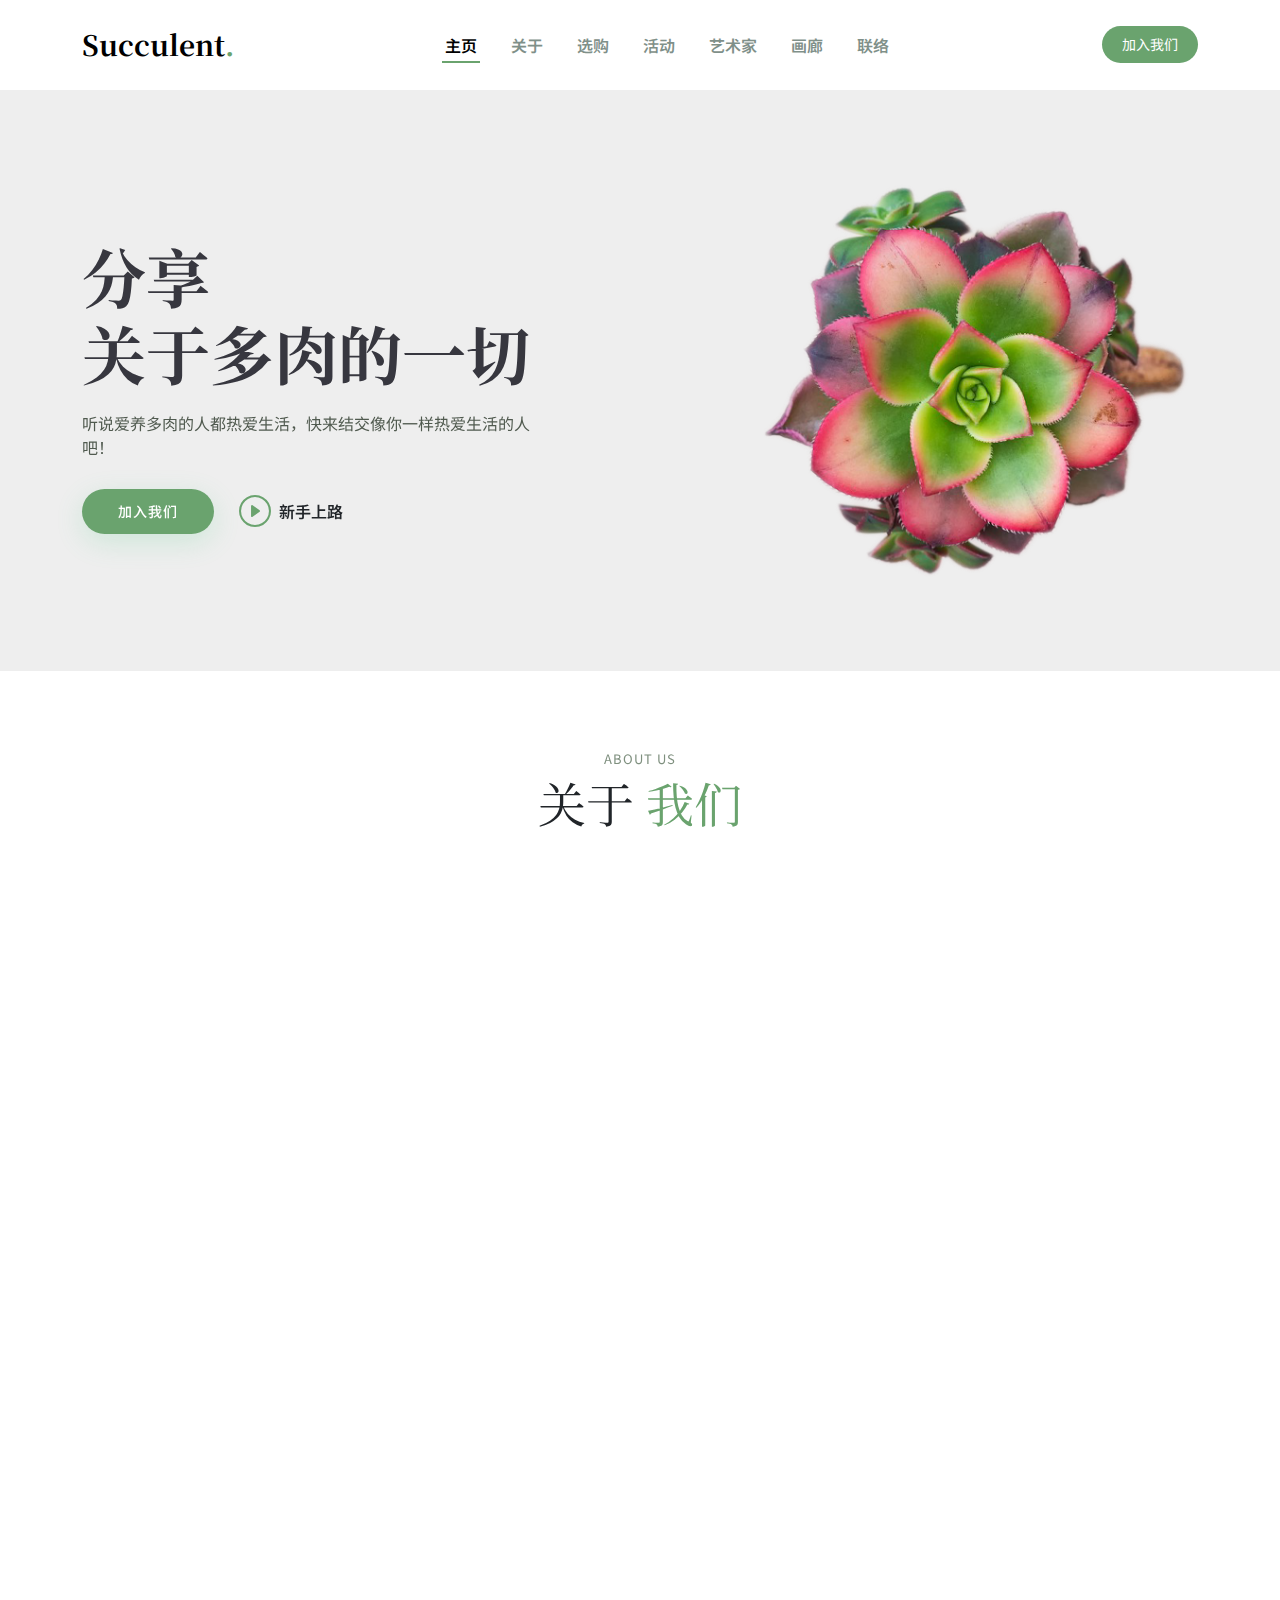
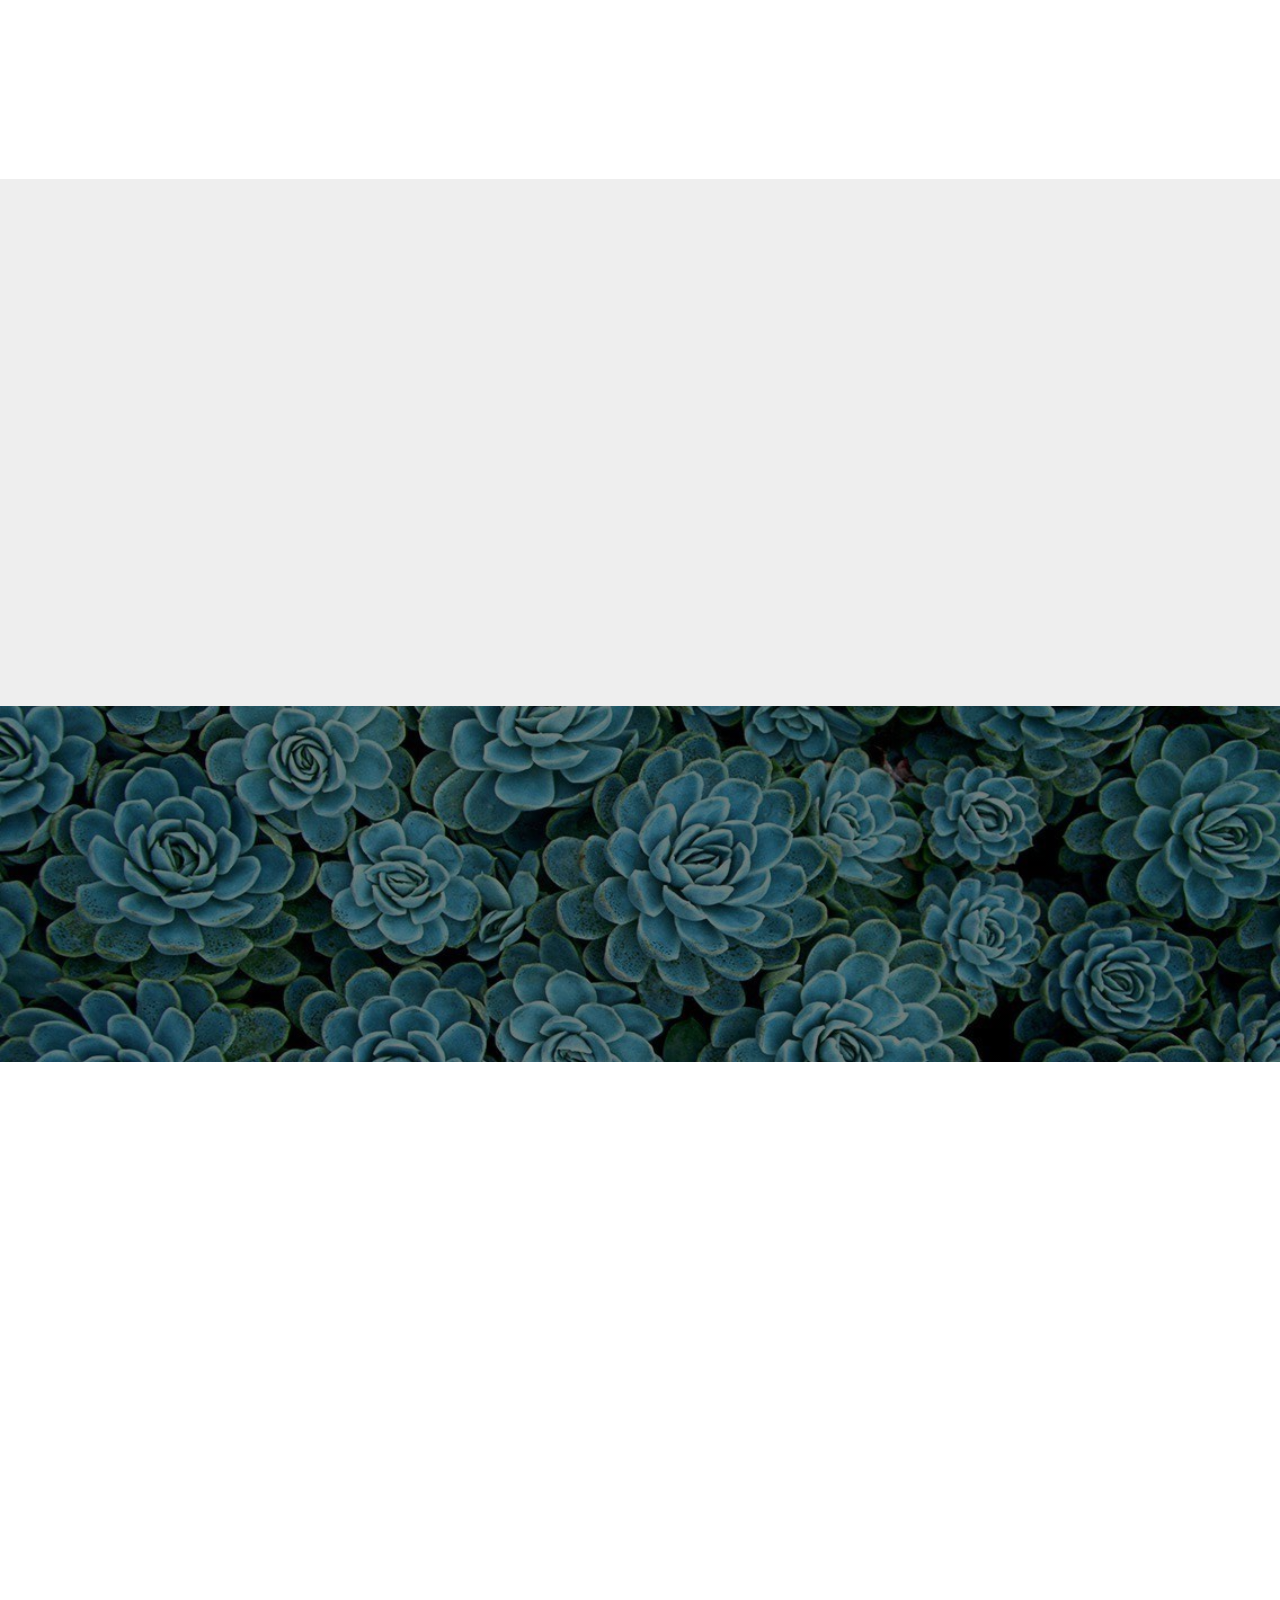
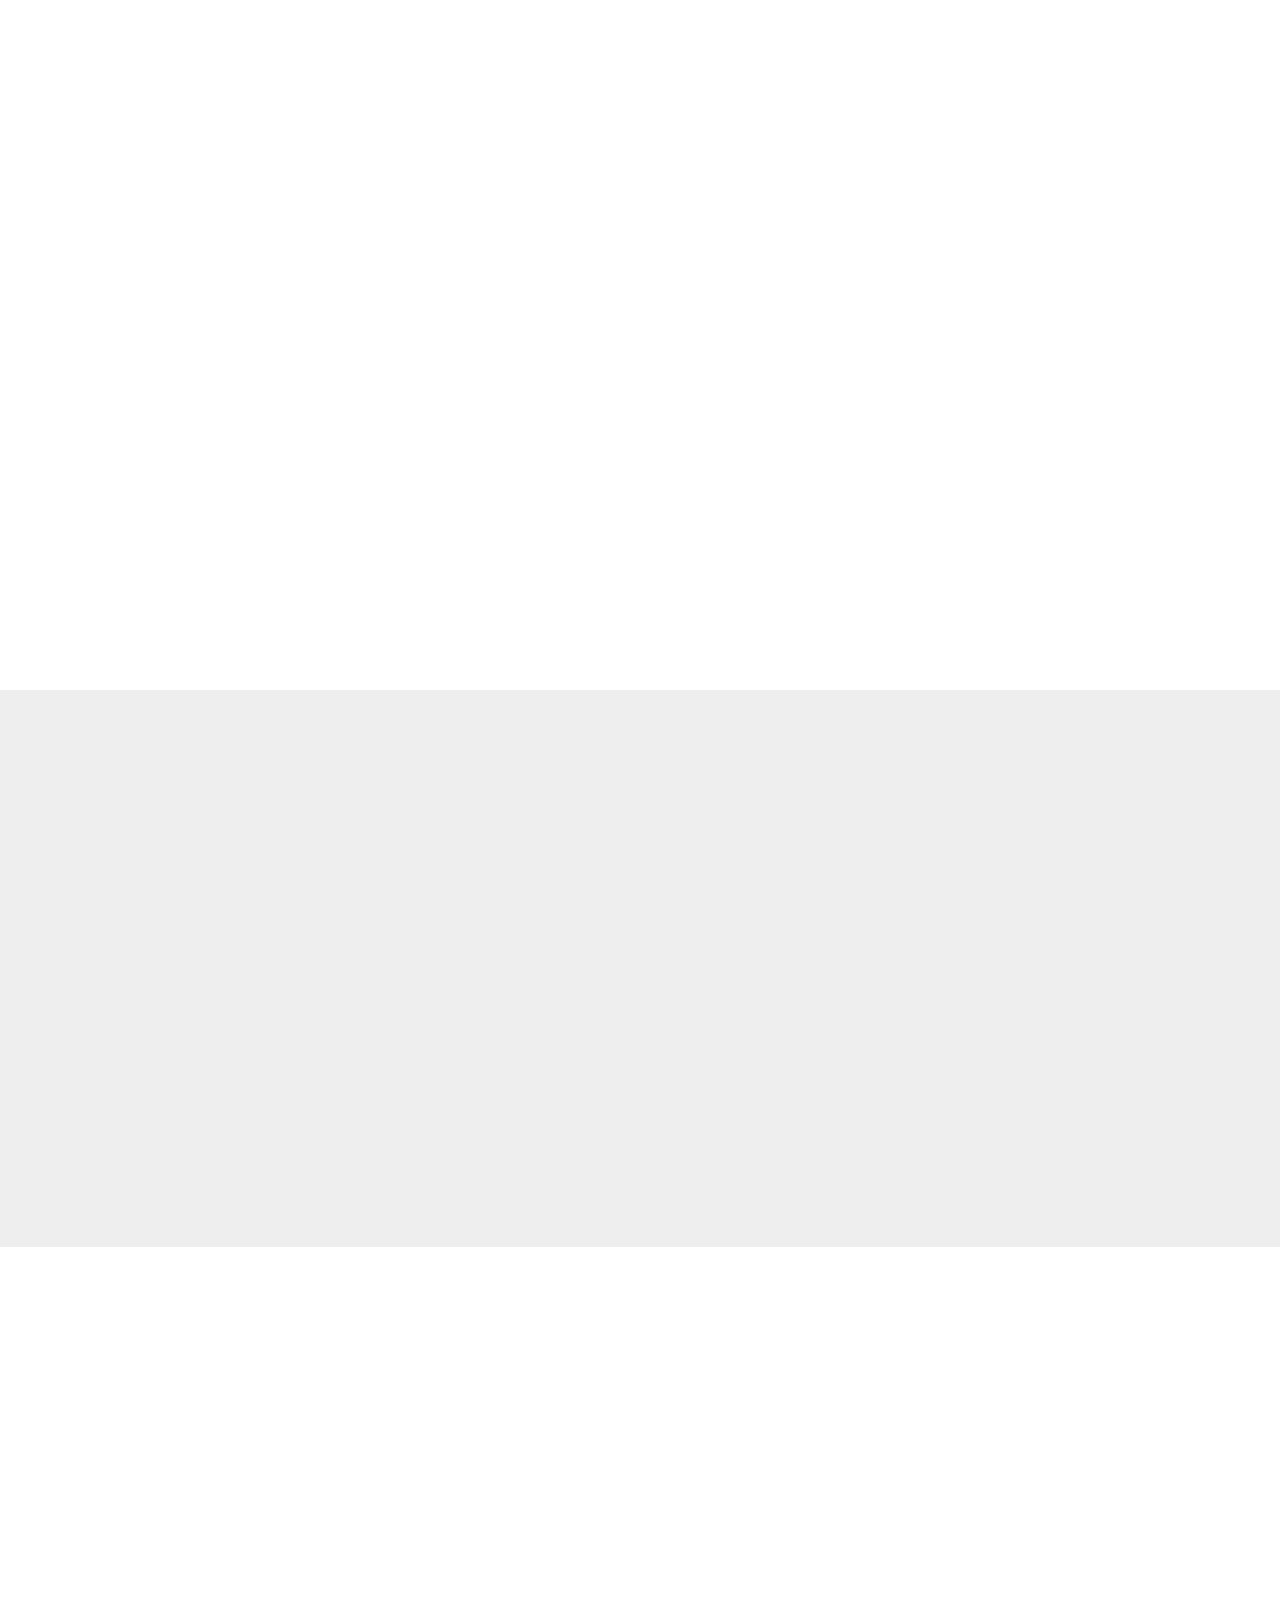
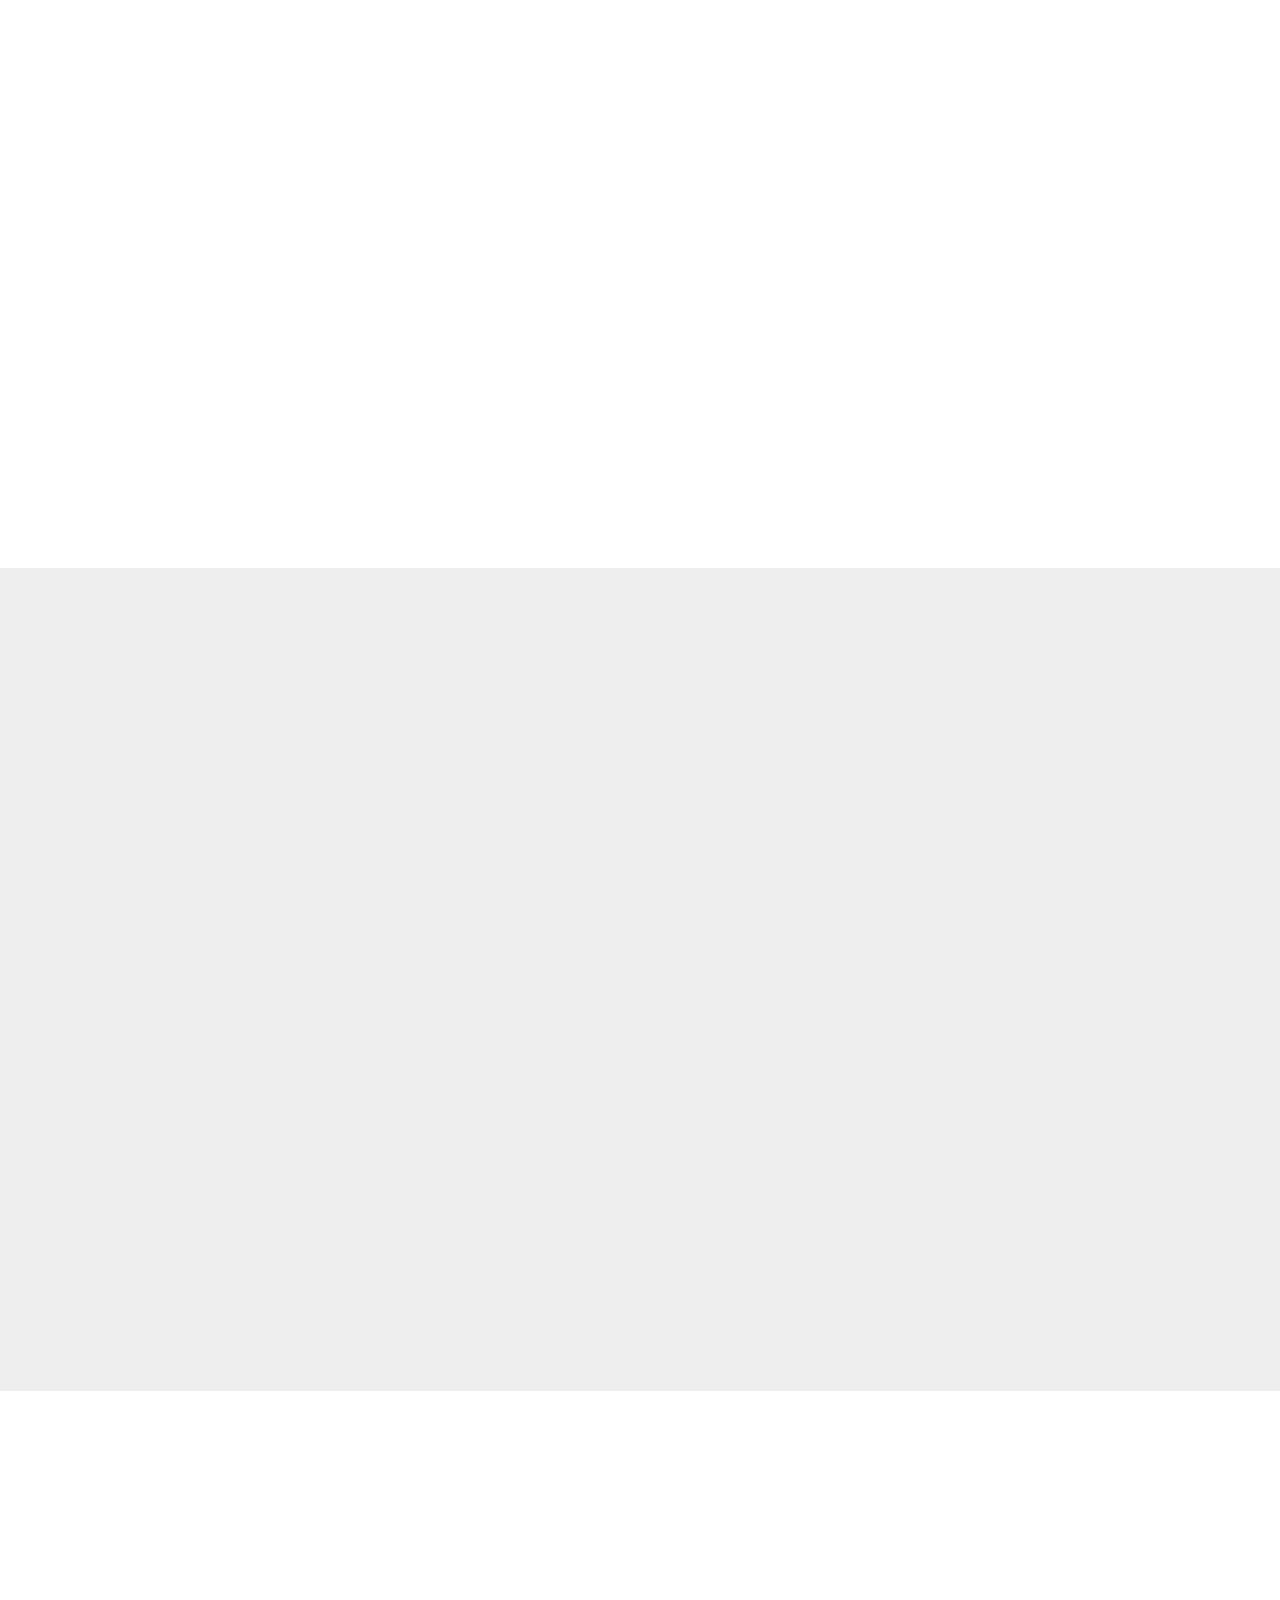
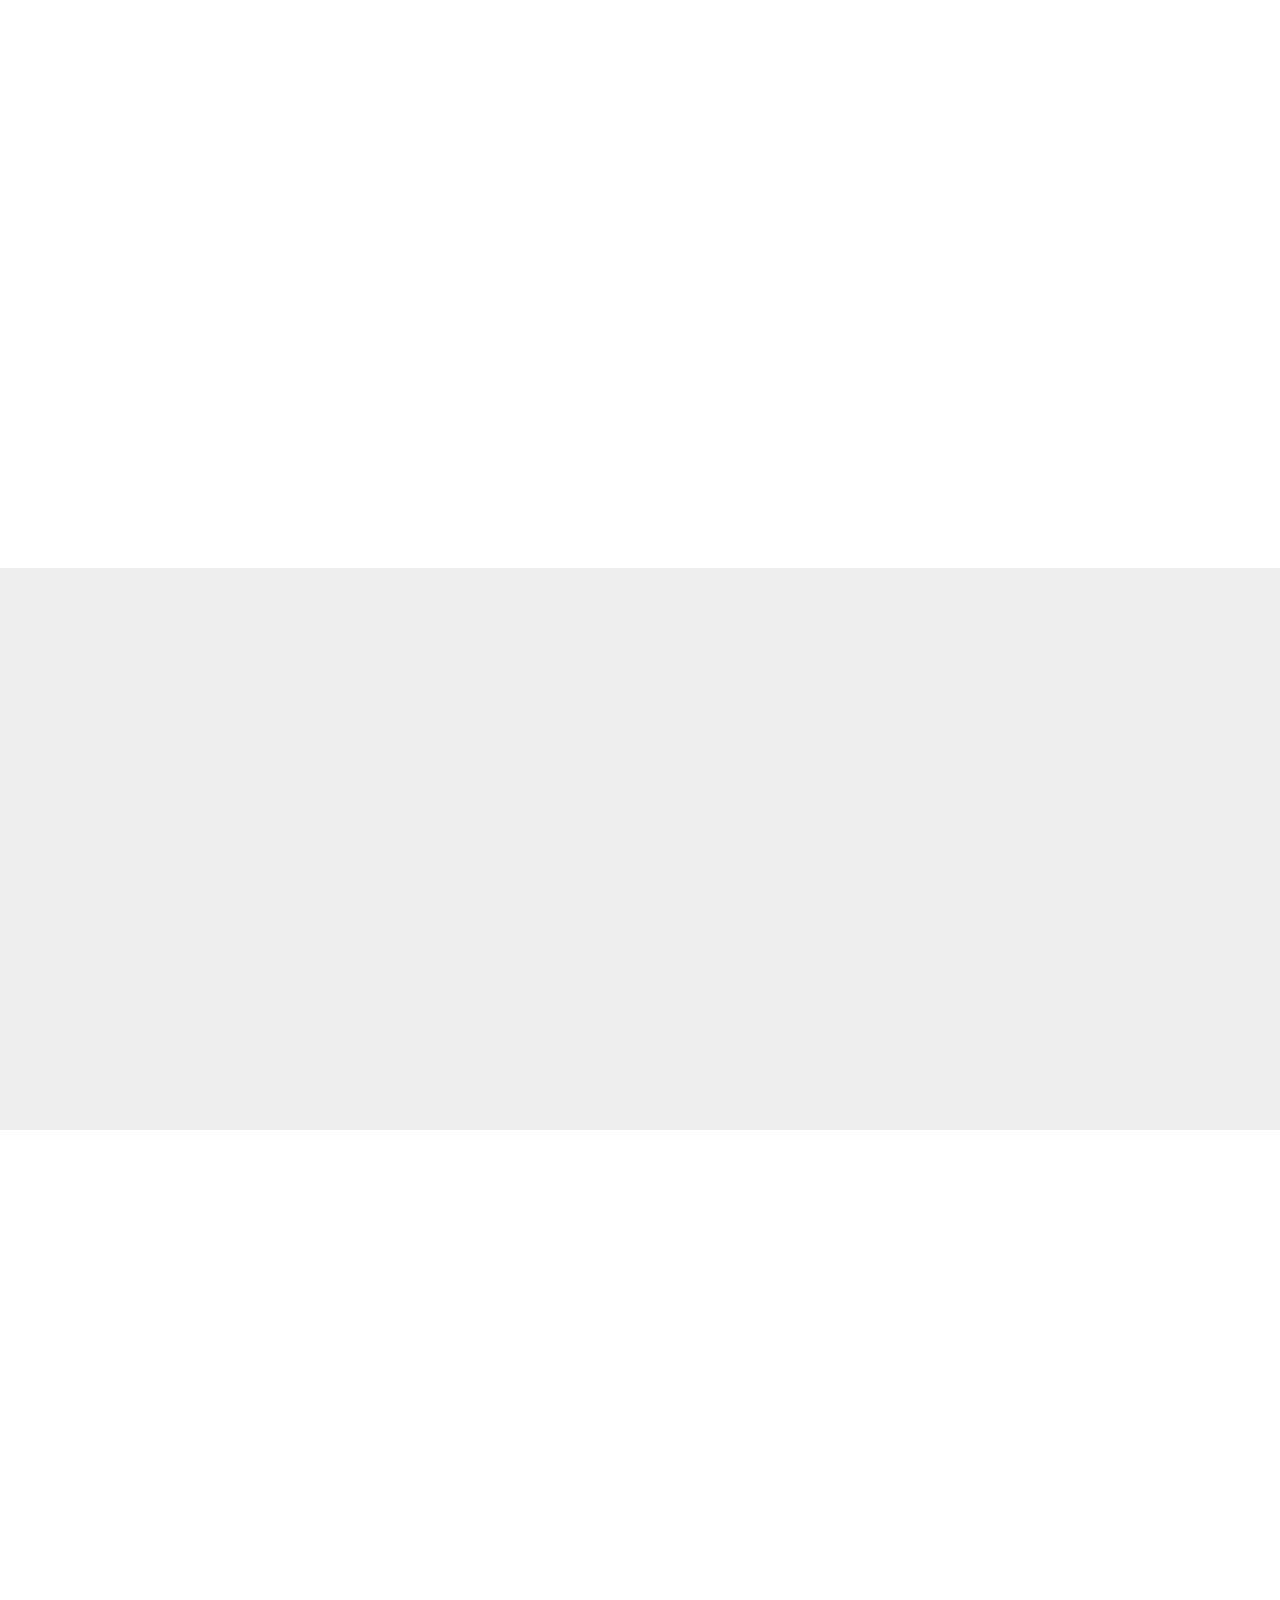
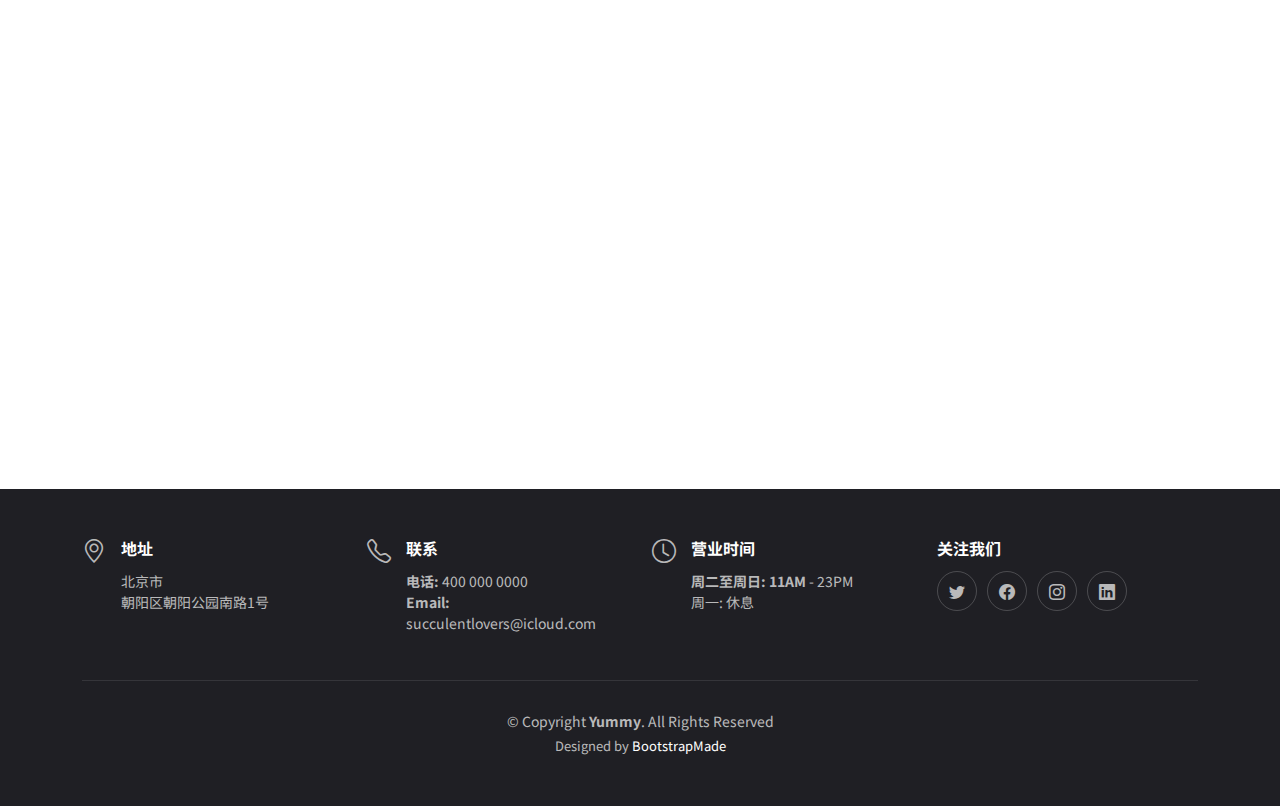
==== commit 042ed68b: "add tracker" ====
--- a/Succulent/index.html
+++ b/Succulent/index.html
@@ -2,6 +2,17 @@
 <html lang="ch">
 
 <head>
+  <!-- Global site tag (gtag.js) - Google Analytics -->
+<script async src="https://www.googletagmanager.com/gtag/js?id=UA-233933575-1"></script>
+<script>
+  window.dataLayer = window.dataLayer || [];
+  function gtag(){dataLayer.push(arguments);}
+  gtag('js', new Date());
+
+  gtag('config', 'UA-233933575-1');
+</script>
+  
+  
   <meta charset="utf-8">
   <meta content="width=device-width, initial-scale=1.0" name="viewport">
 
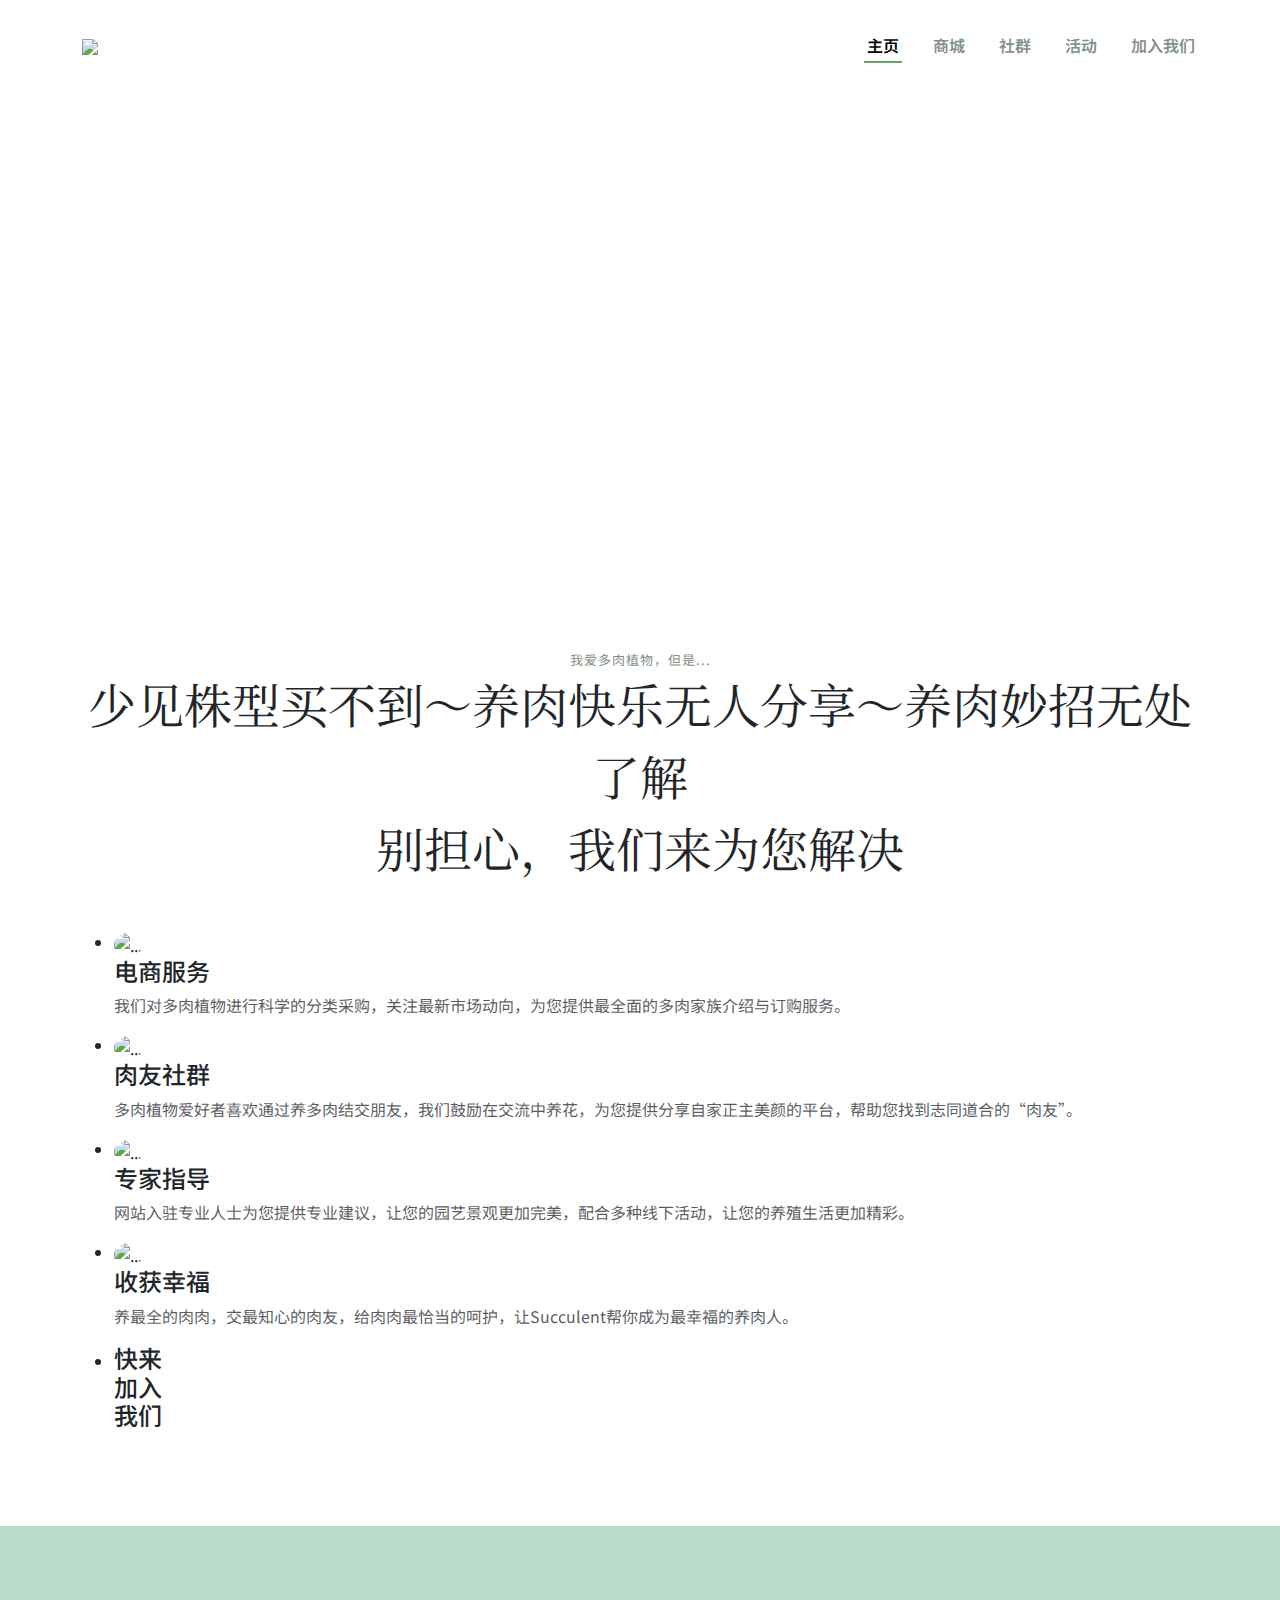
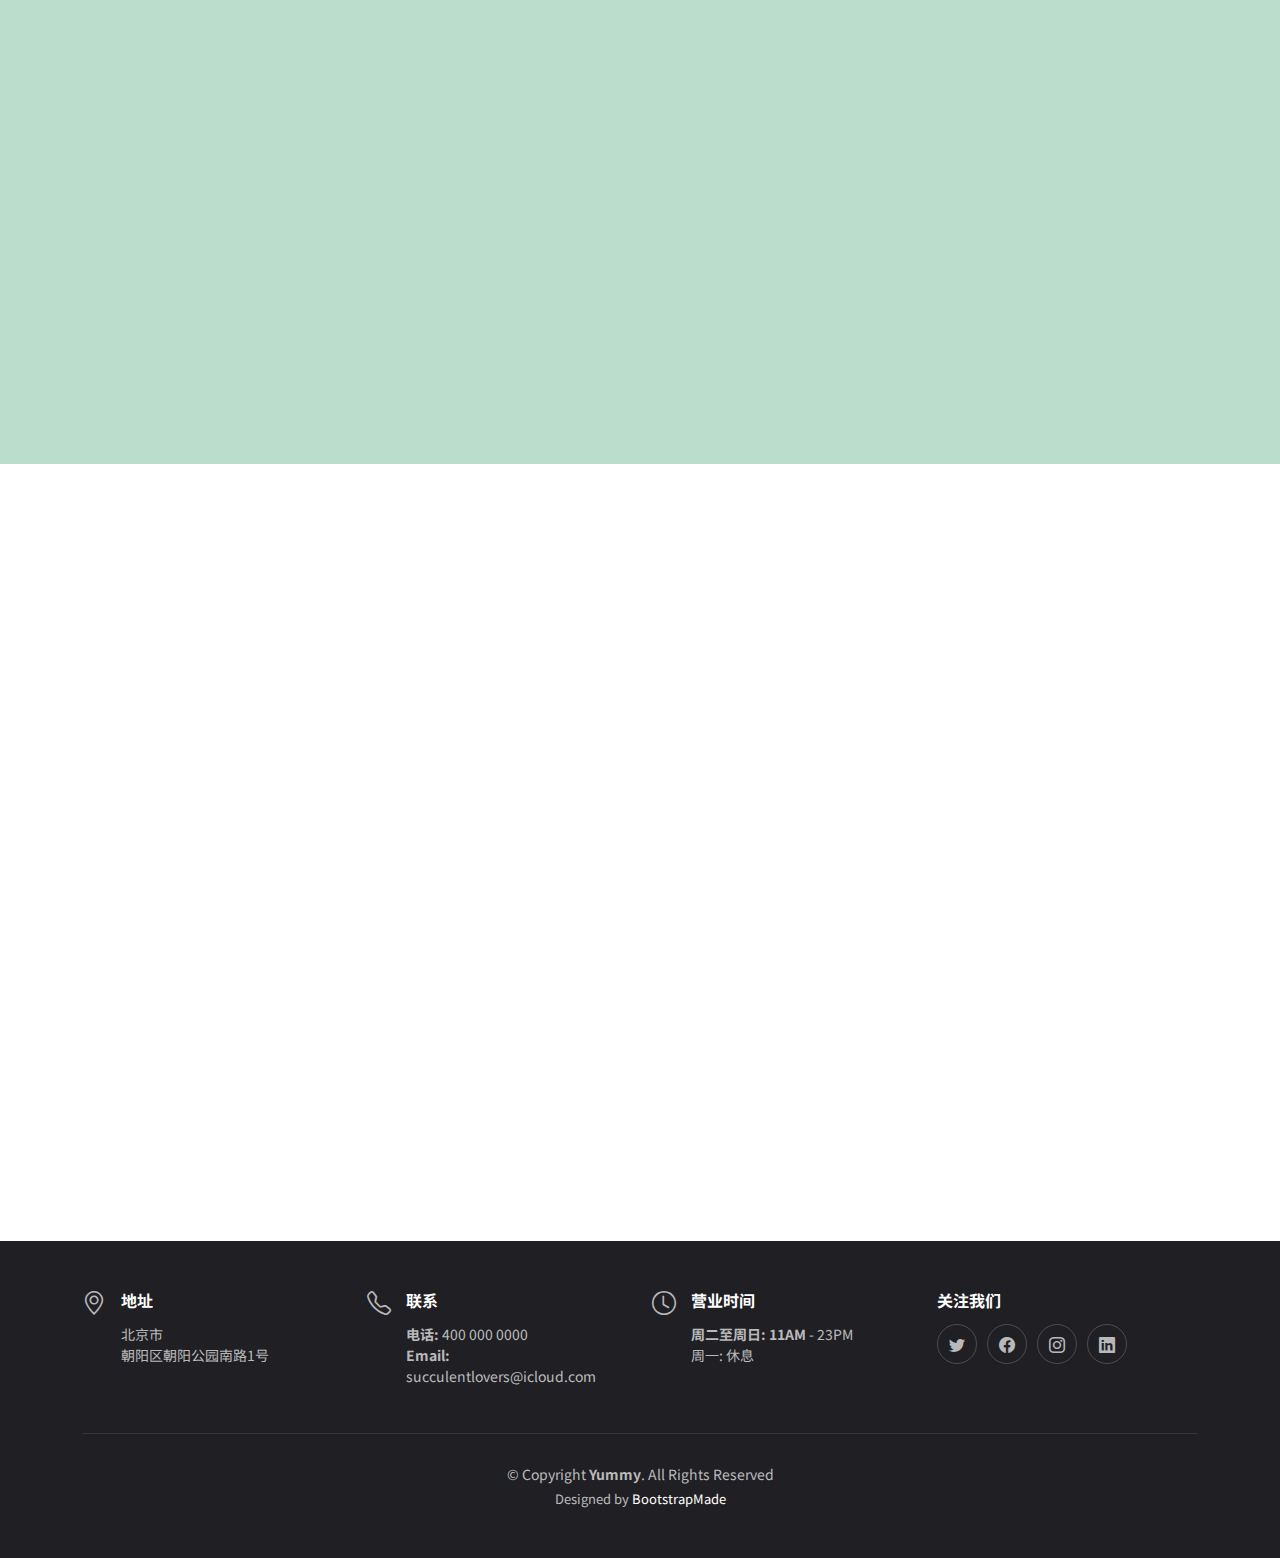
==== commit f0202ad7: "add new index" ====
--- a/Succulent/index.html
+++ b/Succulent/index.html
@@ -11,8 +11,7 @@
 
   gtag('config', 'UA-233933575-1');
 </script>
-  
-  
+
   <meta charset="utf-8">
   <meta content="width=device-width, initial-scale=1.0" name="viewport">
 
@@ -21,13 +20,13 @@
   <meta content="" name="keywords">
 
   <!-- Favicons -->
-  <link href="assets/img/favicon.png" rel="icon">
-  <link href="assets/img/apple-touch-icon.png" rel="apple-touch-icon">
+  <link href="assets/img/logo.png" rel="icon">
+  <link href="assets/img/logo.png" rel="apple-touch-icon">
 
   <!-- Google Fonts -->
   <link rel="preconnect" href="https://fonts.googleapis.com">
   <link rel="preconnect" href="https://fonts.gstatic.com" crossorigin>
-  <link href="https://fonts.googleapis.com/css2?family=Open+Sans:ital,wght@0,300;0,400;0,500;0,600;0,700;1,300;1,400;1,600;1,700&family=Amatic+SC:ital,wght@0,300;0,400;0,500;0,600;0,700;1,300;1,400;1,500;1,600;1,700&family=Inter:ital,wght@0,300;0,400;0,500;0,600;0,700;1,300;1,400;1,500;1,600;1,700&display=swap" rel="stylesheet">
+  <link href="https://fonts.googleapis.com/css2?family=Open+Sans:ital,wght@0,300;0,400;0,500;0,600;0,700;1,300;1,400;1,600;1,700&family=Montserrat:ital,wght@0,300;0,400;0,500;0,600;0,700;1,300;1,400;1,500;1,600;1,700&family=Raleway:ital,wght@0,300;0,400;0,500;0,600;0,700;1,300;1,400;1,500;1,600;1,700&display=swap" rel="stylesheet">
 
   <!-- Vendor CSS Files -->
   <link href="assets/vendor/bootstrap/css/bootstrap.min.css" rel="stylesheet">
@@ -35,64 +34,61 @@
   <link href="assets/vendor/aos/aos.css" rel="stylesheet">
   <link href="assets/vendor/glightbox/css/glightbox.min.css" rel="stylesheet">
   <link href="assets/vendor/swiper/swiper-bundle.min.css" rel="stylesheet">
+  <link href="assets/vendor/remixicon/remixicon.css" rel="stylesheet">
 
   <!-- Template Main CSS File -->
   <link href="assets/css/main.css" rel="stylesheet">
 
   <!-- =======================================================
-  * Template Name: Yummy - v1.0.0
-  * Template URL: https://bootstrapmade.com/yummy-bootstrap-restaurant-website-template/
+  * Template Name: Nova - v1.0.0
+  * Template URL: https://bootstrapmade.com/nova-bootstrap-business-template/
   * Author: BootstrapMade.com
   * License: https://bootstrapmade.com/license/
   ======================================================== -->
 </head>
 
-<body>
+<body class="page-index">
 
   <!-- ======= Header ======= -->
-  <header id="header" class="header fixed-top d-flex align-items-center">
-    <div class="container d-flex align-items-center justify-content-between">
-
-      <a href="index.html" class="logo d-flex align-items-center me-auto me-lg-0">
+  <header id="header" class="header d-flex align-items-center fixed-top">
+    <div class="container-fluid container-xl d-flex align-items-center justify-content-between">
+<a class="navbar-brand" href="#"><img src="assets/img/logo2.png"></a>
+
+      <a href="index.html" class="logo d-flex align-items-center">
         <!-- Uncomment the line below if you also wish to use an image logo -->
         <!-- <img src="assets/img/logo.png" alt=""> -->
-        <h1>Succulent<span>.</span></h1>
+
       </a>
+
+      <i class="mobile-nav-toggle mobile-nav-show bi bi-list"></i>
+      <i class="mobile-nav-toggle mobile-nav-hide d-none bi bi-x"></i>
 
       <nav id="navbar" class="navbar">
         <ul>
-          <li><a href="#hero">主页</a></li>
-          <li><a href="#about">关于</a></li>
-          <li><a href="#menu">选购</a></li>
-          <li><a href="#events">活动</a></li>
-          <li><a href="#chefs">艺术家</a></li>
-          <li><a href="#gallery">画廊</a></li>
-          </li>
-          <li><a href="#contact">联络</a></li>
+          <li><a href="index.html" class="active">主页</a></li>
+          <li><a href="portfolio.html">商城</a></li>
+          <li><a href="blog.html">社群</a></li>
+          <li><a href="services.html">活动</a></li>
+          <li><a href="contact.html">加入我们</a></li>
         </ul>
       </nav><!-- .navbar -->
 
-      <a class="btn-book-a-table" href="#book-a-table">加入我们</a>
-      <i class="mobile-nav-toggle mobile-nav-show bi bi-list"></i>
-      <i class="mobile-nav-toggle mobile-nav-hide d-none bi bi-x"></i>
-
     </div>
   </header><!-- End Header -->
 
   <!-- ======= Hero Section ======= -->
-  <section id="hero" class="hero d-flex align-items-center section-bg">
+  <section id="hero" class="hero d-flex align-items-center">
     <div class="container">
-      <div class="row justify-content-between gy-5">
-        <div class="col-lg-5 order-2 order-lg-1 d-flex flex-column justify-content-center align-items-center align-items-lg-start text-center text-lg-start">
-          <h2 data-aos="fade-up">分享<br>关于多肉的一切</h2>
-          <p data-aos="fade-up" data-aos-delay="100">听说爱养多⾁的⼈都热爱⽣活，快来结交像你⼀样热爱⽣活的⼈吧！</p>
+      <div class="row">
+        <div class="col-xl-4">
+          <h2 data-aos="fade-up">多肉<br>盆中长出的幸福</h2>
+          <blockquote data-aos="fade-up" data-aos-delay="100">
+            <p>听说爱养多⾁的⼈都热爱⽣活，快来结交像你⼀样热爱⽣活的⼈吧！ </p>
+          </blockquote>
           <div class="d-flex" data-aos="fade-up" data-aos-delay="200">
-            <a href="#book-a-table" class="btn-book-a-table">加入我们</a>
-            <a href="https://www.youtube.com/watch?v=f8nsXcxySig" class="glightbox btn-watch-video d-flex align-items-center"><i class="bi bi-play-circle"></i><span>新手上路</span></a>
-          </div>
-        </div>
-        <div class="col-lg-5 order-1 order-lg-2 text-center text-lg-start">
-          <img src="assets/img/hero.png" class="img-fluid" alt="" data-aos="zoom-out" data-aos-delay="300">
+            <a href="#about" class="btn-get-started">了解更多</a>
+            </div>
+
         </div>
       </div>
     </div>
@@ -100,902 +96,188 @@
 
   <main id="main">
 
-    <!-- ======= About Section ======= -->
-    <section id="about" class="about">
-      <div class="container" data-aos="fade-up">
-
-        <div class="section-header">
-          <h2>About Us</h2>
-          <p>关于 <span>我们</span></p>
-        </div>
-
-        <div class="row gy-4">
-          <div class="col-lg-7 position-relative about-img" style="background-image: url(assets/img/about.png) ;" data-aos="fade-up" data-aos-delay="150">
-            <div class="call-us position-absolute">
-              <h4>联系我们</h4>
-              <p>400 000 0000</p>
-            </div>
-          </div>
-          <div class="col-lg-5 d-flex align-items-end" data-aos="fade-up" data-aos-delay="300">
-            <div class="content ps-0 ps-lg-5">
-              <p class="fst-italic">
-                了解一下多肉吧！
-              </p>
-              <ul>
-                <li><i class="bi bi-check2-all"></i> 多⾁植物⼜叫多浆植物。</li>
-                <li><i class="bi bi-check2-all"></i> 从形态上界定，多⾁植物为植物的茎、叶具有发达的贮⽔组织，是呈现肥厚⽽多浆的变态状植物。</li>
-                <li><i class="bi bi-check2-all"></i> 从植物⽣理⻆度界定，多⾁植物为⾄少具有⼀种⾁质组织的植物，这种⾁质组织是⼀种可贮藏⽔的活的组织，能保证植物在暂时脱离外部⽔分供应的情况下的⽣存。</li>
+      <!-- ======= About Section ======= -->
+      <!-- About-->
+      <section class="page-section" id="about">
+          <div class="container">
+              <div class="text-center">
+                <div class="section-header">
+                  <h2>我爱多肉植物，但是...</h2>
+                  <p> 少见株型买不到～养肉快乐无人分享～养肉妙招无处了解</p>
+                    <p> 别担心，我们来为您解决</p>
+                </div>
+                  <p></p>
+              </div>
+              <ul class="timeline">
+                  <li>
+                      <div class="timeline-image"><img class="rounded-circle img-fluid" src="assets/img/about/1.jpg" alt="..." /></div>
+                      <div class="timeline-panel">
+                          <div class="timeline-heading">
+                              <h4>电商服务</h4>
+                              <h4 class="subheading"></h4>
+                          </div>
+                          <div class="timeline-body"><p class="text-muted">我们对多⾁植物进行科学的分类采购，关注最新市场动向，为您提供最全⾯的多⾁家族介绍与订购服务。</p></div>
+                      </div>
+                  </li>
+                  <li class="timeline-inverted">
+                      <div class="timeline-image"><img class="rounded-circle img-fluid" src="assets/img/about/2.jpg" alt="..." /></div>
+                      <div class="timeline-panel">
+                          <div class="timeline-heading">
+                              <h4>肉友社群</h4>
+                              <h4 class="subheading"></h4>
+                          </div>
+                          <div class="timeline-body"><p class="text-muted">多⾁植物爱好者喜欢通过养多⾁结交朋友，我们⿎励在交流中养花，为您提供分享自家正主美颜的平台，帮助您找到志同道合的“⾁友”。</p></div>
+                      </div>
+                  </li>
+                  <li>
+                      <div class="timeline-image"><img class="rounded-circle img-fluid" src="assets/img/about/3.jpg" alt="..." /></div>
+                      <div class="timeline-panel">
+                          <div class="timeline-heading">
+                              <h4>专家指导</h4>
+                              <h4 class="subheading"></h4>
+                          </div>
+                          <div class="timeline-body"><p class="text-muted">网站入驻专业人士为您提供专业建议，让您的园艺景观更加完美，配合多种线下活动，让您的养殖生活更加精彩。</p></div>
+                      </div>
+                  </li>
+                  <li class="timeline-inverted">
+                      <div class="timeline-image"><img class="rounded-circle img-fluid" src="assets/img/about/4.jpg" alt="..." /></div>
+                      <div class="timeline-panel">
+                          <div class="timeline-heading">
+                              <h4>收获幸福</h4>
+                              <h4 class="subheading"></h4>
+                          </div>
+                          <div class="timeline-body"><p class="text-muted">养最全的肉肉，交最知心的肉友，给肉肉最恰当的呵护，让Succulent帮你成为最幸福的养肉人。 </p></div>
+                      </div>
+                  </li>
+
+
+
+                  <li class="timeline-inverted">
+                      <div class="timeline-image">
+                          <h4>
+                              快来
+                              <br />
+                                加入
+                              <br />
+                                我们
+                          </h4>
+                      </div>
+                  </li>
               </ul>
-              <p class="fst-italic">
-                我们的服务
-              </p>
-              <ul>
-                <li><i class="bi bi-check2-all"></i> 多⾁植物爱好者喜欢通过养多⾁结交朋友，我们⿎励在交流中养花，为您提供分享自家正主美颜的平台，帮助您找到志同道合的“⾁友”。</li>
-                <li><i class="bi bi-check2-all"></i> 在养护多⾁的过程中需要较⼤的投⼊，栽花、浇⽔、清理、配盆都需要时间和技术，我们为您提供⾼效的养花指南，让养花经历轻松愉快。</li>
-                <li><i class="bi bi-check2-all"></i> 多⾁植物种类丰富，我们为您提供最全⾯的多⾁家族介绍与订购服务。</li>
-              </ul>
-
-
-              <div class="position-relative mt-4">
-                <img src="assets/img/about-2.png" class="img-fluid" alt="">
-                <a href="https://www.youtube.com/watch?v=KB6kpxbHLcA" class="glightbox play-btn"></a>
-              </div>
-            </div>
-          </div>
-        </div>
-
-      </div>
-    </section><!-- End About Section -->
-
-    <!-- ======= Why Us Section ======= -->
-    <section id="why-us" class="why-us section-bg">
-      <div class="container" data-aos="fade-up">
-
-        <div class="row gy-4">
-
-          <div class="col-lg-4" data-aos="fade-up" data-aos-delay="100">
-            <div class="why-box">
-              <h3>为什么选择多肉?</h3>
-              <p>
-                多肉植物外观特别，精致又可爱，它们不苛求生长条件， 只需一份饱满的阳光就能生长。它们个头娇小，很适合做组合盆栽、 搭配花器成为漂亮的造型，每当工作疲累， 静静凝视它们的时候， 看到这一盆盆敦实而充满能量的小生命，心情一下子就会变安静。
-
-              </p>
-              <div class="text-center">
-                <a href="#" class="more-btn">了解更多 <i class="bx bx-chevron-right"></i></a>
-              </div>
-            </div>
-          </div><!-- End Why Box -->
-
-          <div class="col-lg-8 d-flex align-items-center">
-            <div class="row gy-4">
-
-              <div class="col-xl-4" data-aos="fade-up" data-aos-delay="200">
-                <div class="icon-box d-flex flex-column justify-content-center align-items-center">
-                  <i class="bi bi-stars"></i>
-                  <h4>观赏价值</h4>
-                  <p>多⾁植物形态奇特，种类繁多，花⾊丰富艳丽，颇富趣味性。</p>
-                </div>
-              </div><!-- End Icon Box -->
-
-              <div class="col-xl-4" data-aos="fade-up" data-aos-delay="300">
-                <div class="icon-box d-flex flex-column justify-content-center align-items-center">
-                  <i class="bi bi-flower2"></i>
-                  <h4>易于成活</h4>
-                  <p>抗旱能⼒强，截取其茎⼲扦插更易成活和成景。</p>
-                </div>
-              </div><!-- End Icon Box -->
-
-              <div class="col-xl-4" data-aos="fade-up" data-aos-delay="400">
-                <div class="icon-box d-flex flex-column justify-content-center align-items-center">
-                  <i class="bi bi-hearts"></i>
-                  <h4>⽹红盆栽</h4>
-                  <p>在传媒的推⼴和各种交流软件的发展下，多⾁植物在近⼏年被炒得很热，尤其在⽹络上被称为“萌物”。</p>
-                </div>
-              </div><!-- End Icon Box -->
-
-            </div>
-          </div>
-
-        </div>
-
-      </div>
-    </section><!-- End Why Us Section -->
-
-    <!-- ======= Stats Counter Section ======= -->
-    <section id="stats-counter" class="stats-counter">
-      <div class="container" data-aos="zoom-out">
-
-        <div class="row gy-4">
-
-          <div class="col-lg-3 col-md-6">
-            <div class="stats-item text-center w-100 h-100">
-              <span data-purecounter-start="0" data-purecounter-end="232" data-purecounter-duration="1" class="purecounter"></span>
-              <p>商品</p>
-            </div>
-          </div><!-- End Stats Item -->
-
-          <div class="col-lg-3 col-md-6">
-            <div class="stats-item text-center w-100 h-100">
-              <span data-purecounter-start="0" data-purecounter-end="521" data-purecounter-duration="1" class="purecounter"></span>
-              <p>用户</p>
-            </div>
-          </div><!-- End Stats Item -->
-
-          <div class="col-lg-3 col-md-6">
-            <div class="stats-item text-center w-100 h-100">
-              <span data-purecounter-start="0" data-purecounter-end="1453" data-purecounter-duration="1" class="purecounter"></span>
-              <p>分享</p>
-            </div>
-          </div><!-- End Stats Item -->
-
-          <div class="col-lg-3 col-md-6">
-            <div class="stats-item text-center w-100 h-100">
-              <span data-purecounter-start="0" data-purecounter-end="32" data-purecounter-duration="1" class="purecounter"></span>
-              <p>艺术家入驻</p>
-            </div>
-          </div><!-- End Stats Item -->
-
-        </div>
-
-      </div>
-    </section><!-- End Stats Counter Section -->
-
-    <!-- ======= Menu Section ======= -->
-    <section id="menu" class="menu">
-      <div class="container" data-aos="fade-up">
-
-        <div class="section-header">
-          <h2>我们提供的多肉</h2>
-          <p>选购你喜欢的 <span>多肉</span></p>
-        </div>
-
-        <ul class="nav nav-tabs d-flex justify-content-center" data-aos="fade-up" data-aos-delay="200">
-
-          <li class="nav-item">
-            <a class="nav-link active show" data-bs-toggle="tab" data-bs-target="#menu-starters">
-              <h4>叶多肉</h4>
-            </a>
-          </li><!-- End tab nav item -->
-
-          <li class="nav-item">
-            <a class="nav-link" data-bs-toggle="tab" data-bs-target="#menu-breakfast">
-              <h4>根多肉</h4>
-            </a><!-- End tab nav item -->
-
-          <li class="nav-item">
-            <a class="nav-link" data-bs-toggle="tab" data-bs-target="#menu-lunch">
-              <h4>茎多肉</h4>
-            </a>
-          </li><!-- End tab nav item -->
-
-          <li class="nav-item">
-            <a class="nav-link" data-bs-toggle="tab" data-bs-target="#menu-dinner">
-              <h4>其他多肉</h4>
-            </a>
-          </li><!-- End tab nav item -->
-
-        </ul>
-
-        <div class="tab-content" data-aos="fade-up" data-aos-delay="300">
-
-          <div class="tab-pane fade active show" id="menu-starters">
-
-            <div class="tab-header text-center">
-              <p>品种</p>
-              <h3>叶多肉</h3>
-            </div>
-
-            <div class="row gy-5">
-
-              <div class="col-lg-4 menu-item">
-                <a href="assets/img/menu/menu-item-1.png" class="glightbox"><img src="assets/img/menu/menu-item-1.png" class="menu-img img-fluid" alt=""></a>
-                <h4>卡罗拉</h4>
-                <p class="ingredients">
-                  有货
-                </p>
-                <p class="price">
-                  ¥5.95
-                </p>
-              </div><!-- Menu Item -->
-
-              <div class="col-lg-4 menu-item">
-                <a href="assets/img/menu/menu-item-2.png" class="glightbox"><img src="assets/img/menu/menu-item-2.png" class="menu-img img-fluid" alt=""></a>
-                <h4>乙姬花笠</h4>
-                <p class="ingredients">
-                  有货
-                </p>
-                <p class="price">
-                  ¥14.95
-                </p>
-              </div><!-- Menu Item -->
-
-              <div class="col-lg-4 menu-item">
-                <a href="assets/img/menu/menu-item-3.png" class="glightbox"><img src="assets/img/menu/menu-item-3.png" class="menu-img img-fluid" alt=""></a>
-                <h4>相府莲</h4>
-                <p class="ingredients">
-                  有货
-                </p>
-                <p class="price">
-                  ¥8.95
-                </p>
-              </div><!-- Menu Item -->
-
-              <div class="col-lg-4 menu-item">
-                <a href="assets/img/menu/menu-item-4.png" class="glightbox"><img src="assets/img/menu/menu-item-4.png" class="menu-img img-fluid" alt=""></a>
-                <h4>姬莲</h4>
-                <p class="ingredients">
-                  有货
-                </p>
-                <p class="price">
-                  ¥12.95
-                </p>
-              </div><!-- Menu Item -->
-
-              <div class="col-lg-4 menu-item">
-                <a href="assets/img/menu/menu-item-5.png" class="glightbox"><img src="assets/img/menu/menu-item-5.png" class="menu-img img-fluid" alt=""></a>
-                <h4>东云</h4>
-                <p class="ingredients">
-                  有货
-                </p>
-                <p class="price">
-                  ¥12.95
-                </p>
-              </div><!-- Menu Item -->
-
-              <div class="col-lg-4 menu-item">
-                <a href="assets/img/menu/menu-item-6.png" class="glightbox"><img src="assets/img/menu/menu-item-6.png" class="menu-img img-fluid" alt=""></a>
-                <h4>玉蝶</h4>
-                <p class="ingredients">
-                  有货
-                </p>
-                <p class="price">
-                  ¥9.95
-                </p>
-              </div><!-- Menu Item -->
-
-            </div>
-          </div><!-- End Starter Menu Content -->
-
-          <div class="tab-pane fade" id="menu-breakfast">
-
-            <div class="tab-header text-center">
-              <p>品种</p>
-              <h3>根多肉</h3>
-            </div>
-
-            <div class="row gy-5">
-
-              <div class="col-lg-4 menu-item">
-                <a href="assets/img/menu/menu-item-1.png" class="glightbox"><img src="assets/img/menu/menu-item-1.png" class="menu-img img-fluid" alt=""></a>
-                <h4>卡罗拉</h4>
-                <p class="ingredients">
-                  有货
-                </p>
-                <p class="price">
-                  ¥5.95
-                </p>
-              </div><!-- Menu Item -->
-
-              <div class="col-lg-4 menu-item">
-                <a href="assets/img/menu/menu-item-2.png" class="glightbox"><img src="assets/img/menu/menu-item-2.png" class="menu-img img-fluid" alt=""></a>
-                <h4>乙姬花笠</h4>
-                <p class="ingredients">
-                  有货
-                </p>
-                <p class="price">
-                  ¥14.95
-                </p>
-              </div><!-- Menu Item -->
-
-              <div class="col-lg-4 menu-item">
-                <a href="assets/img/menu/menu-item-3.png" class="glightbox"><img src="assets/img/menu/menu-item-3.png" class="menu-img img-fluid" alt=""></a>
-                <h4>相府莲</h4>
-                <p class="ingredients">
-
-                </p>
-                <p class="price">
-                  ¥8.95
-                </p>
-              </div><!-- Menu Item -->
-
-              <div class="col-lg-4 menu-item">
-                <a href="assets/img/menu/menu-item-4.png" class="glightbox"><img src="assets/img/menu/menu-item-4.png" class="menu-img img-fluid" alt=""></a>
-                <h4>姬莲</h4>
-                <p class="ingredients">
-                  有货
-                </p>
-                <p class="price">
-                  ¥12.95
-                </p>
-              </div><!-- Menu Item -->
-
-              <div class="col-lg-4 menu-item">
-                <a href="assets/img/menu/menu-item-5.png" class="glightbox"><img src="assets/img/menu/menu-item-5.png" class="menu-img img-fluid" alt=""></a>
-                <h4>东云</h4>
-                <p class="ingredients">
-                  有货
-                </p>
-                <p class="price">
-                  ¥12.95
-                </p>
-              </div><!-- Menu Item -->
-
-              <div class="col-lg-4 menu-item">
-                <a href="assets/img/menu/menu-item-6.png" class="glightbox"><img src="assets/img/menu/menu-item-6.png" class="menu-img img-fluid" alt=""></a>
-                <h4>玉蝶</h4>
-                <p class="ingredients">
-                  有货
-                </p>
-                <p class="price">
-                  ¥9.95
-                </p>
-              </div><!-- Menu Item -->
-
-            </div>
-          </div><!-- End Breakfast Menu Content -->
-
-          <div class="tab-pane fade" id="menu-lunch">
-
-            <div class="tab-header text-center">
-              <p>品种</p>
-              <h3>茎多肉</h3>
-            </div>
-
-            <div class="row gy-5">
-
-              <div class="col-lg-4 menu-item">
-                <a href="assets/img/menu/menu-item-1.png" class="glightbox"><img src="assets/img/menu/menu-item-1.png" class="menu-img img-fluid" alt=""></a>
-                <h4>卡罗拉</h4>
-                <p class="ingredients">
-                  有货
-                </p>
-                <p class="price">
-                  ¥5.95
-                </p>
-              </div><!-- Menu Item -->
-
-              <div class="col-lg-4 menu-item">
-                <a href="assets/img/menu/menu-item-2.png" class="glightbox"><img src="assets/img/menu/menu-item-2.png" class="menu-img img-fluid" alt=""></a>
-                <h4>乙姬花笠</h4>
-                <p class="ingredients">
-                  有货
-                </p>
-                <p class="price">
-                  ¥14.95
-                </p>
-              </div><!-- Menu Item -->
-
-              <div class="col-lg-4 menu-item">
-                <a href="assets/img/menu/menu-item-3.png" class="glightbox"><img src="assets/img/menu/menu-item-3.png" class="menu-img img-fluid" alt=""></a>
-                <h4>相府莲</h4>
-                <p class="ingredients">
-                  有货
-                </p>
-                <p class="price">
-                  ¥8.95
-                </p>
-              </div><!-- Menu Item -->
-
-              <div class="col-lg-4 menu-item">
-                <a href="assets/img/menu/menu-item-4.png" class="glightbox"><img src="assets/img/menu/menu-item-4.png" class="menu-img img-fluid" alt=""></a>
-                <h4>姬莲</h4>
-                <p class="ingredients">
-                  有货
-                </p>
-                <p class="price">
-                  ¥12.95
-                </p>
-              </div><!-- Menu Item -->
-
-              <div class="col-lg-4 menu-item">
-                <a href="assets/img/menu/menu-item-5.png" class="glightbox"><img src="assets/img/menu/menu-item-5.png" class="menu-img img-fluid" alt=""></a>
-                <h4>东云</h4>
-                <p class="ingredients">
-                  有货
-                </p>
-                <p class="price">
-                  ¥12.95
-                </p>
-              </div><!-- Menu Item -->
-
-              <div class="col-lg-4 menu-item">
-                <a href="assets/img/menu/menu-item-6.png" class="glightbox"><img src="assets/img/menu/menu-item-6.png" class="menu-img img-fluid" alt=""></a>
-                <h4>玉蝶</h4>
-                <p class="ingredients">
-                  有货
-                </p>
-                <p class="price">
-                  9.95
-                </p>
-              </div><!-- Menu Item -->
-
-            </div>
-          </div><!-- End Lunch Menu Content -->
-
-          <div class="tab-pane fade" id="menu-dinner">
-
-            <div class="tab-header text-center">
-              <p>品种</p>
-              <h3>其他多肉</h3>
-            </div>
-
-            <div class="row gy-5">
-
-              <div class="col-lg-4 menu-item">
-                <a href="assets/img/menu/menu-item-1.png" class="glightbox"><img src="assets/img/menu/menu-item-1.png" class="menu-img img-fluid" alt=""></a>
-                <h4>卡罗拉</h4>
-                <p class="ingredients">
-                  有货
-                </p>
-                <p class="price">
-                  ¥5.95
-                </p>
-              </div><!-- Menu Item -->
-
-              <div class="col-lg-4 menu-item">
-                <a href="assets/img/menu/menu-item-2.png" class="glightbox"><img src="assets/img/menu/menu-item-2.png" class="menu-img img-fluid" alt=""></a>
-                <h4>乙姬花笠</h4>
-                <p class="ingredients">
-                  有货
-                </p>
-                <p class="price">
-                  ¥14.95
-                </p>
-              </div><!-- Menu Item -->
-
-              <div class="col-lg-4 menu-item">
-                <a href="assets/img/menu/menu-item-3.png" class="glightbox"><img src="assets/img/menu/menu-item-3.png" class="menu-img img-fluid" alt=""></a>
-                <h4>相府莲</h4>
-                <p class="ingredients">
-                  有货
-                </p>
-                <p class="price">
-                  ¥8.95
-                </p>
-              </div><!-- Menu Item -->
-
-              <div class="col-lg-4 menu-item">
-                <a href="assets/img/menu/menu-item-4.png" class="glightbox"><img src="assets/img/menu/menu-item-4.png" class="menu-img img-fluid" alt=""></a>
-                <h4>姬莲</h4>
-                <p class="ingredients">
-                  有货
-                </p>
-                <p class="price">
-                  ¥12.95
-                </p>
-              </div><!-- Menu Item -->
-
-              <div class="col-lg-4 menu-item">
-                <a href="assets/img/menu/menu-item-5.png" class="glightbox"><img src="assets/img/menu/menu-item-5.png" class="menu-img img-fluid" alt=""></a>
-                <h4>东云</h4>
-                <p class="ingredients">
-                  有货
-                </p>
-                <p class="price">
-                  ¥12.95
-                </p>
-              </div><!-- Menu Item -->
-
-              <div class="col-lg-4 menu-item">
-                <a href="assets/img/menu/menu-item-6.png" class="glightbox"><img src="assets/img/menu/menu-item-6.png" class="menu-img img-fluid" alt=""></a>
-                <h4>玉蝶</h4>
-                <p class="ingredients">
-                  有货
-                </p>
-                <p class="price">
-                  ¥9.95
-                </p>
-              </div><!-- Menu Item -->
-
-            </div>
-          </div><!-- End Dinner Menu Content -->
-
-        </div>
-
-      </div>
-    </section><!-- End Menu Section -->
-
-    <!-- ======= Testimonials Section ======= -->
-    <section id="testimonials" class="testimonials section-bg">
-      <div class="container" data-aos="fade-up">
-
-        <div class="section-header">
-          <h2>用户评价</h2>
-          <p>多肉爱好者们如何 <span>评价我们</span></p>
-        </div>
-
-        <div class="slides-1 swiper" data-aos="fade-up" data-aos-delay="100">
-          <div class="swiper-wrapper">
-
-            <div class="swiper-slide">
-              <div class="testimonial-item">
-                <div class="row gy-4 justify-content-center">
-                  <div class="col-lg-6">
-                    <div class="testimonial-content">
-                      <p>
-                        <i class="bi bi-quote quote-icon-left"></i>
-                        加入多肉爱好者大家庭后，随手拍的肉肉美图可以和更多志同道合的人分享了。大家的点评分析还让我涨了不少知识，对自家的多肉有了更深入的了解。
-                        <i class="bi bi-quote quote-icon-right"></i>
-                      </p>
-                      <h3>花客君</h3>
-                      <h4>regular user</h4>
-                      <div class="stars">
-                        <i class="bi bi-star-fill"></i><i class="bi bi-star-fill"></i><i class="bi bi-star-fill"></i><i class="bi bi-star-fill"></i><i class="bi bi-star-fill"></i>
-                      </div>
+          </div>
+      </section>
+
+      <!-- BEGIN:About Skill Section -->
+      <section id="opinions" class="opinions" style=" background-color: #bbddcb">
+        <div class="container" data-aos="fade-up" >
+      <div class="section-header">
+        <h2>用户对我们的评价</h2>
+        <p>我们会继续努力，持续为您提供优质服务</p>
+      </div>
+
+  <div class="aboutPageSection02">
+      <div class="container">
+          <div class="row">
+              <div class="col-xl-6 col-md-5">
+                  <div class="abps02Con">
+                      <h3 class="secSubTitle text-uppercase">我们的理念</h3>
+                      <br>
+                      <h2 class="secTitle">为多肉爱好者<br>提供获得幸福的渠道，<br>创造分享幸福的机会。</h2>
+                      <p class="secDesc">我们作为桥梁，帮助用户与销售商、其他都肉爱好、园艺专家建立直接或间接的联系。</p>
+                  </div>
+              </div>
+              <div class="col-xl-6 col-md-7">
+                  <div class="abps02Con">
+                    <h3 class="secSubTitle text-uppercase">相关服务满意度</h3>
+                    <br>
+                    <h4 class="small font-weight-bold">电商购物 <span
+                            class="float-right">87%</span></h4>
+                    <div class="progress mb-4">
+                        <div class="progress-bar bg-success" role="progressbar" style="width: 87%"
+                            aria-valuenow="87" aria-valuemin="0" aria-valuemax="100"></div>
+                    </div>
+                    <h4 class="small font-weight-bold">社群交流 <span
+                            class="float-right">90%</span></h4>
+                    <div class="progress mb-4">
+                        <div class="progress-bar bg-success" role="progressbar" style="width: 90%"
+                            aria-valuenow="90" aria-valuemin="0" aria-valuemax="100"></div>
+                    </div>
+                    <h4 class="small font-weight-bold">专业指导 <span
+                            class="float-right">86%</span></h4>
+                    <div class="progress mb-4">
+                        <div class="progress-bar bg-success" role="progressbar" style="width: 86%"
+                            aria-valuenow="86" aria-valuemin="0" aria-valuemax="100"></div>
+                    </div>
                     </div>
                   </div>
-                  <div class="col-lg-2 text-center">
-                    <img src="assets/img/testimonials/testimonials-1.jpg" class="img-fluid testimonial-img" alt="">
-                  </div>
-                </div>
-              </div>
-            </div><!-- End testimonial item -->
-
-            <div class="swiper-slide">
-              <div class="testimonial-item">
-                <div class="row gy-4 justify-content-center">
-                  <div class="col-lg-6">
-                    <div class="testimonial-content">
-                      <p>
-                        <i class="bi bi-quote quote-icon-left"></i>
-                        养多肉过程中最好玩的是diy，通过请教专家、和多肉爱好者交流，自己也能做出各式各样好看的盆景了，而且盆景栽培的成活率也大大提高，特别有成就感，感觉自己快变成园艺小能手了！
-                        <i class="bi bi-quote quote-icon-right"></i>
-                      </p>
-                      <h3>爱花的小花</h3>
-                      <h4>regular user</h4>
-                      <div class="stars">
-                        <i class="bi bi-star-fill"></i><i class="bi bi-star-fill"></i><i class="bi bi-star-fill"></i><i class="bi bi-star-fill"></i><i class="bi bi-star-fill"></i>
-                      </div>
-                    </div>
-                  </div>
-                  <div class="col-lg-2 text-center">
-                    <img src="assets/img/testimonials/testimonials-2.jpg" class="img-fluid testimonial-img" alt="">
-                  </div>
-                </div>
-              </div>
-            </div><!-- End testimonial item -->
-
-            <div class="swiper-slide">
-              <div class="testimonial-item">
-                <div class="row gy-4 justify-content-center">
-                  <div class="col-lg-6">
-                    <div class="testimonial-content">
-                      <p>
-                        <i class="bi bi-quote quote-icon-left"></i>
-                      北漂了五年，生活孤苦感情上也遭受了巨大的打击。如今通过养多肉交了很多新朋友，心情好了很多，多肉和同样爱多肉的天使们让我重拾对生活的热情。
-                        <i class="bi bi-quote quote-icon-right"></i>
-                      </p>
-                      <h3>翠翠</h3>
-                      <h4>regular user</h4>
-                      <div class="stars">
-                        <i class="bi bi-star-fill"></i><i class="bi bi-star-fill"></i><i class="bi bi-star-fill"></i><i class="bi bi-star-fill"></i><i class="bi bi-star-fill"></i>
-                      </div>
-                    </div>
-                  </div>
-                  <div class="col-lg-2 text-center">
-                    <img src="assets/img/testimonials/testimonials-3.jpg" class="img-fluid testimonial-img" alt="">
-                  </div>
-                </div>
-              </div>
-            </div><!-- End testimonial item -->
-
-            <div class="swiper-slide">
-              <div class="testimonial-item">
-                <div class="row gy-4 justify-content-center">
-                  <div class="col-lg-6">
-                    <div class="testimonial-content">
-                      <p>
-                        <i class="bi bi-quote quote-icon-left"></i>
-                        在网上买多肉经常碰到病株，很是让人头疼，这个平台品种齐全品质还好，非常专业可靠，点个大大的赞！
-                        <i class="bi bi-quote quote-icon-right"></i>
-                      </p>
-                      <h3>青绿盆中栽</h3>
-                      <h4>regular user</h4>
-                      <div class="stars">
-                        <i class="bi bi-star-fill"></i><i class="bi bi-star-fill"></i><i class="bi bi-star-fill"></i><i class="bi bi-star-fill"></i><i class="bi bi-star-fill"></i>
-                      </div>
-                    </div>
-                  </div>
-                  <div class="col-lg-2 text-center">
-                    <img src="assets/img/testimonials/testimonials-4.jpg" class="img-fluid testimonial-img" alt="">
-                  </div>
-                </div>
-              </div>
-            </div><!-- End testimonial item -->
-
-          </div>
-          <div class="swiper-pagination"></div>
-        </div>
-
-      </div>
-    </section><!-- End Testimonials Section -->
-
-    <!-- ======= Events Section ======= -->
-    <section id="events" class="events">
-      <div class="container-fluid" data-aos="fade-up">
-
-        <div class="section-header">
-          <h2>活动</h2>
-          <p>我们的<span> 活动</span> 纪念</p>
-        </div>
-
-        <div class="slides-3 swiper" data-aos="fade-up" data-aos-delay="100">
-          <div class="swiper-wrapper">
-
-            <div class="swiper-slide event-item d-flex flex-column justify-content-end" style="background-image: url(assets/img/events-1.png)">
-              <h3>2020/10/30</h3>
-              <div class="price align-self-start">多肉义卖</div>
-              <p class="description">
-                我们定期组织多肉植物的义卖，并将所获收益捐献给贫困地区的儿童。
-              </p>
-            </div><!-- End Event item -->
-
-            <div class="swiper-slide event-item d-flex flex-column justify-content-end" style="background-image: url(assets/img/events-2.png)">
-              <h3>2019/07/23</h3>
-              <div class="price align-self-start">多肉爱好者交流会</div>
-              <p class="description">
-                我们会选择合适的地点举办多肉爱好者的线下交流会，让您有可靠的机会和肉友“面基”。
-              </p>
-            </div><!-- End Event item -->
-
-            <div class="swiper-slide event-item d-flex flex-column justify-content-end" style="background-image: url(assets/img/events-3.png)">
-              <h3>2021/04/05</h3>
-              <div class="price align-self-start">多肉艺术家分享会</div>
-              <p class="description">
-                我们会定期邀请多肉艺术家进行线下/线上的多肉养殖分享，让您有机会与多肉艺术家面对面沟通，获得来自专业人士的帮助！
-              </p>
-            </div><!-- End Event item -->
-
-          </div>
-          <div class="swiper-pagination"></div>
-        </div>
-
-      </div>
-    </section><!-- End Events Section -->
-
-    <!-- ======= Chefs Section ======= -->
-    <section id="chefs" class="chefs section-bg">
-      <div class="container" data-aos="fade-up">
-
-        <div class="section-header">
-          <h2>艺术家</h2>
-          <p>我们的 <span>专业</span> 多肉艺术家</p>
-        </div>
-
-        <div class="row gy-4">
-
-          <div class="col-lg-4 col-md-6 d-flex align-items-stretch" data-aos="fade-up" data-aos-delay="100">
-            <div class="chef-member">
-              <div class="member-img">
-                <img src="assets/img/artists/artist-1.png" class="img-fluid" alt="">
-                <div class="social">
-                  <a href=""><i class="bi bi-twitter"></i></a>
-                  <a href=""><i class="bi bi-facebook"></i></a>
-                  <a href=""><i class="bi bi-instagram"></i></a>
-                  <a href=""><i class="bi bi-linkedin"></i></a>
-                </div>
-              </div>
-              <div class="member-info">
-                <h4>Amanda White</h4>
-                <span>多肉园艺师</span>
-                <p>国际著名园艺师，俄亥俄园艺协会会员，精通多肉植物的种植与造景技巧，让Amanda带你把多肉种出国际范儿。</p>
+              </div>
+          </div>
+      </div>
+  </div>
+    </div>
+</section>
+
+  <!-- END:About Skill Section -->
+  <!-- ======= Book A Table Section ======= -->
+  <section id="book-a-table" class="book-a-table">
+    <div class="container" data-aos="fade-up">
+
+      <div class="section-header">
+        <h2>加入我们</h2>
+        <p>成为幸福的肉友</p>
+      </div>
+
+      <div class="row g-0">
+
+        <div class="col-lg-4 reservation-img" style="background-image: url(assets/img/signup.png);" data-aos="zoom-out" data-aos-delay="200"></div>
+
+        <div class="col-lg-8 d-flex align-items-center reservation-form-bg">
+          <form action="forms/book-a-table.php" method="post" role="form" class="php-email-form" data-aos="fade-up" data-aos-delay="100">
+            <div class="row gy-4">
+              <div class="col-lg-4 col-md-6">
+                <input type="text" name="name" class="form-control" id="name" placeholder="你的昵称" data-rule="minlen:4" data-msg="Please enter at least 4 chars">
+                <div class="validate"></div>
+              </div>
+              <div class="col-lg-4 col-md-6">
+                <input type="email" class="form-control" name="email" id="email" placeholder="电子邮件" data-rule="email" data-msg="Please enter a valid email">
+                <div class="validate"></div>
+              </div>
+              <div class="col-lg-4 col-md-6">
+                <input type="text" class="form-control" name="phone" id="phone" placeholder="电话号码" data-rule="minlen:4" data-msg="Please enter at least 4 chars">
+                <div class="validate"></div>
+              </div>
+              <div class="col-lg-4 col-md-6">
+                <input type="text" name="date" class="form-control" id="date" placeholder="国家" data-rule="minlen:4" data-msg="Please enter at least 4 chars">
+                <div class="validate"></div>
+              </div>
+              <div class="col-lg-4 col-md-6">
+                <input type="text" class="form-control" name="time" id="time" placeholder="地区" data-rule="minlen:4" data-msg="Please enter at least 4 chars">
+                <div class="validate"></div>
+              </div>
+              <div class="col-lg-4 col-md-6">
+                <input type="number" class="form-control" name="people" id="people" placeholder="出生日期" data-rule="minlen:1" data-msg="Please enter at least 1 chars">
+                <div class="validate"></div>
               </div>
             </div>
-          </div><!-- End Chefs Member -->
-
-          <div class="col-lg-4 col-md-6 d-flex align-items-stretch" data-aos="fade-up" data-aos-delay="200">
-            <div class="chef-member">
-              <div class="member-img">
-                <img src="assets/img/artists/artist-3.png" class="img-fluid" alt="">
-                <div class="social">
-                  <a href=""><i class="bi bi-twitter"></i></a>
-                  <a href=""><i class="bi bi-facebook"></i></a>
-                  <a href=""><i class="bi bi-instagram"></i></a>
-                  <a href=""><i class="bi bi-linkedin"></i></a>
-                </div>
-              </div>
-              <div class="member-info">
-                <h4>林菲沁</h4>
-                <span>多肉园艺师</span>
-                <p>退休农业科学专家，园艺爱好者，从专业角度解读多肉种植技巧，让你的多肉好看又健康。</p>
-              </div>
+            <div class="form-group mt-3">
+              <textarea class="form-control" name="message" rows="5" placeholder="介绍一下自己吧"></textarea>
+              <div class="validate"></div>
             </div>
-          </div><!-- End Chefs Member -->
-
-          <div class="col-lg-4 col-md-6 d-flex align-items-stretch" data-aos="fade-up" data-aos-delay="300">
-            <div class="chef-member">
-              <div class="member-img">
-                <img src="assets/img/artists/artist-2.png" class="img-fluid" alt="">
-                <div class="social">
-                  <a href=""><i class="bi bi-twitter"></i></a>
-                  <a href=""><i class="bi bi-facebook"></i></a>
-                  <a href=""><i class="bi bi-instagram"></i></a>
-                  <a href=""><i class="bi bi-linkedin"></i></a>
-                </div>
-              </div>
-              <div class="member-info">
-                <h4>徐秋</h4>
-                <span>多肉园艺师</span>
-                <p>园林设计专业的徐秋返乡创业，办起了多肉园艺基地。让徐秋带你大开脑洞，从艺术的角度分析多肉园艺的原理。</p>
-              </div>
+            <div class="mb-3">
+              <div class="loading">Loading</div>
+              <div class="error-message"></div>
+              <div class="sent-message">Your booking request was sent. We will call back or send an Email to confirm your reservation. Thank you!</div>
             </div>
-          </div><!-- End Chefs Member -->
-
-        </div>
-
-      </div>
-    </section><!-- End Chefs Section -->
-
-    <!-- ======= Book A Table Section ======= -->
-    <section id="book-a-table" class="book-a-table">
-      <div class="container" data-aos="fade-up">
-
-        <div class="section-header">
-          <h2>加入我们</h2>
-          <p>成为 <span>多肉俱乐部</span> 的一员</p>
-        </div>
-
-        <div class="row g-0">
-
-          <div class="col-lg-4 reservation-img" style="background-image: url(assets/img/signup.png);" data-aos="zoom-out" data-aos-delay="200"></div>
-
-          <div class="col-lg-8 d-flex align-items-center reservation-form-bg">
-            <form action="forms/book-a-table.php" method="post" role="form" class="php-email-form" data-aos="fade-up" data-aos-delay="100">
-              <div class="row gy-4">
-                <div class="col-lg-4 col-md-6">
-                  <input type="text" name="name" class="form-control" id="name" placeholder="你的昵称" data-rule="minlen:4" data-msg="Please enter at least 4 chars">
-                  <div class="validate"></div>
-                </div>
-                <div class="col-lg-4 col-md-6">
-                  <input type="email" class="form-control" name="email" id="email" placeholder="电子邮件" data-rule="email" data-msg="Please enter a valid email">
-                  <div class="validate"></div>
-                </div>
-                <div class="col-lg-4 col-md-6">
-                  <input type="text" class="form-control" name="phone" id="phone" placeholder="电话号码" data-rule="minlen:4" data-msg="Please enter at least 4 chars">
-                  <div class="validate"></div>
-                </div>
-                <div class="col-lg-4 col-md-6">
-                  <input type="text" name="date" class="form-control" id="date" placeholder="国家" data-rule="minlen:4" data-msg="Please enter at least 4 chars">
-                  <div class="validate"></div>
-                </div>
-                <div class="col-lg-4 col-md-6">
-                  <input type="text" class="form-control" name="time" id="time" placeholder="地区" data-rule="minlen:4" data-msg="Please enter at least 4 chars">
-                  <div class="validate"></div>
-                </div>
-                <div class="col-lg-4 col-md-6">
-                  <input type="number" class="form-control" name="people" id="people" placeholder="出生日期" data-rule="minlen:1" data-msg="Please enter at least 1 chars">
-                  <div class="validate"></div>
-                </div>
-              </div>
-              <div class="form-group mt-3">
-                <textarea class="form-control" name="message" rows="5" placeholder="介绍一下自己吧"></textarea>
-                <div class="validate"></div>
-              </div>
-              <div class="mb-3">
-                <div class="loading">Loading</div>
-                <div class="error-message"></div>
-                <div class="sent-message">Your booking request was sent. We will call back or send an Email to confirm your reservation. Thank you!</div>
-              </div>
-              <div class="text-center"><button type="submit">下一步</button></div>
-            </form>
-          </div><!-- End Reservation Form -->
-
-        </div>
-
-      </div>
-    </section><!-- End Book A Table Section -->
-
-    <!-- ======= Gallery Section ======= -->
-    <section id="gallery" class="gallery section-bg">
-      <div class="container" data-aos="fade-up">
-
-        <div class="section-header">
-          <h2>画廊</h2>
-          <p>浏览 <span>我们的画廊</span></p>
-        </div>
-
-        <div class="gallery-slider swiper">
-          <div class="swiper-wrapper align-items-center">
-            <div class="swiper-slide"><a class="glightbox" data-gallery="images-gallery" href="assets/img/gallery/gallery-1.png"><img src="assets/img/gallery/gallery-1.png" class="img-fluid" alt=""></a></div>
-            <div class="swiper-slide"><a class="glightbox" data-gallery="images-gallery" href="assets/img/gallery/gallery-2.png"><img src="assets/img/gallery/gallery-2.png" class="img-fluid" alt=""></a></div>
-            <div class="swiper-slide"><a class="glightbox" data-gallery="images-gallery" href="assets/img/gallery/gallery-3.png"><img src="assets/img/gallery/gallery-3.png" class="img-fluid" alt=""></a></div>
-            <div class="swiper-slide"><a class="glightbox" data-gallery="images-gallery" href="assets/img/gallery/gallery-4.png"><img src="assets/img/gallery/gallery-4.png" class="img-fluid" alt=""></a></div>
-            <div class="swiper-slide"><a class="glightbox" data-gallery="images-gallery" href="assets/img/gallery/gallery-5.png"><img src="assets/img/gallery/gallery-5.png" class="img-fluid" alt=""></a></div>
-            <div class="swiper-slide"><a class="glightbox" data-gallery="images-gallery" href="assets/img/gallery/gallery-6.png"><img src="assets/img/gallery/gallery-6.png" class="img-fluid" alt=""></a></div>
-            <div class="swiper-slide"><a class="glightbox" data-gallery="images-gallery" href="assets/img/gallery/gallery-7.png"><img src="assets/img/gallery/gallery-7.png" class="img-fluid" alt=""></a></div>
-            <div class="swiper-slide"><a class="glightbox" data-gallery="images-gallery" href="assets/img/gallery/gallery-8.png"><img src="assets/img/gallery/gallery-8.png" class="img-fluid" alt=""></a></div>
-          </div>
-          <div class="swiper-pagination"></div>
-        </div>
-
-      </div>
-    </section><!-- End Gallery Section -->
-
-    <!-- ======= Contact Section ======= -->
-    <section id="contact" class="contact">
-      <div class="container" data-aos="fade-up">
-
-        <div class="section-header">
-          <h2>联络</h2>
-          <p>需要帮助吗？ <span>联系我们</span></p>
-        </div>
-
-        <!-- End Google Maps -->
-
-        <div class="row gy-4">
-
-          <div class="col-md-6">
-            <div class="info-item  d-flex align-items-center">
-              <i class="icon bi bi-map flex-shrink-0"></i>
-              <div>
-                <h3>我们的地址</h3>
-                <p>北京市朝阳区朝阳公园南路1号</p>
-              </div>
-            </div>
-          </div><!-- End Info Item -->
-
-          <div class="col-md-6">
-            <div class="info-item d-flex align-items-center">
-              <i class="icon bi bi-envelope flex-shrink-0"></i>
-              <div>
-                <h3>我们的电子邮箱</h3>
-                <p>succulentlovers@icloud.com</p>
-              </div>
-            </div>
-          </div><!-- End Info Item -->
-
-          <div class="col-md-6">
-            <div class="info-item  d-flex align-items-center">
-              <i class="icon bi bi-telephone flex-shrink-0"></i>
-              <div>
-                <h3>我们的电话</h3>
-                <p>400 000 0000</p>
-              </div>
-            </div>
-          </div><!-- End Info Item -->
-
-          <div class="col-md-6">
-            <div class="info-item  d-flex align-items-center">
-              <i class="icon bi bi-share flex-shrink-0"></i>
-              <div>
-                <h3>营业时间</h3>
-                <div><strong>周二至周日:</strong> 11AM - 23PM;
-                  <strong>周一:</strong> 休息
-                </div>
-              </div>
-            </div>
-          </div><!-- End Info Item -->
-
-        </div>
-
-        <form action="forms/contact.php" method="post" role="form" class="php-email-form p-3 p-md-4">
-          <div class="row">
-            <div class="col-xl-6 form-group">
-              <input type="text" name="name" class="form-control" id="name" placeholder="您的称呼" required>
-            </div>
-            <div class="col-xl-6 form-group">
-              <input type="email" class="form-control" name="email" id="email" placeholder="您的电子邮箱" required>
-            </div>
-          </div>
-          <div class="form-group">
-            <input type="text" class="form-control" name="subject" id="subject" placeholder="主题" required>
-          </div>
-          <div class="form-group">
-            <textarea class="form-control" name="message" rows="5" placeholder="您的信息" required></textarea>
-          </div>
-          <div class="my-3">
-            <div class="loading">加载中</div>
-            <div class="error-message"></div>
-            <div class="sent-message">您的信息已送达，我们会尽快答复。谢谢!</div>
-          </div>
-          <div class="text-center"><button type="submit">发送</button></div>
-        </form>
-        <!--End Contact Form -->
-
-      </div>
-    </section><!-- End Contact Section -->
-
-  </main><!-- End #main -->
+            <div class="text-center"><button type="submit">下一步</button></div>
+          </form>
+        </div><!-- End Reservation Form -->
+
+      </div>
+
+    </div>
+  </section><!-- End Book A Table Section -->
+
+
 
   <!-- ======= Footer ======= -->
   <footer id="footer" class="footer">
@@ -1073,8 +355,8 @@
   <script src="assets/vendor/bootstrap/js/bootstrap.bundle.min.js"></script>
   <script src="assets/vendor/aos/aos.js"></script>
   <script src="assets/vendor/glightbox/js/glightbox.min.js"></script>
-  <script src="assets/vendor/purecounter/purecounter_vanilla.js"></script>
   <script src="assets/vendor/swiper/swiper-bundle.min.js"></script>
+  <script src="assets/vendor/isotope-layout/isotope.pkgd.min.js"></script>
   <script src="assets/vendor/php-email-form/validate.js"></script>
 
   <!-- Template Main JS File -->
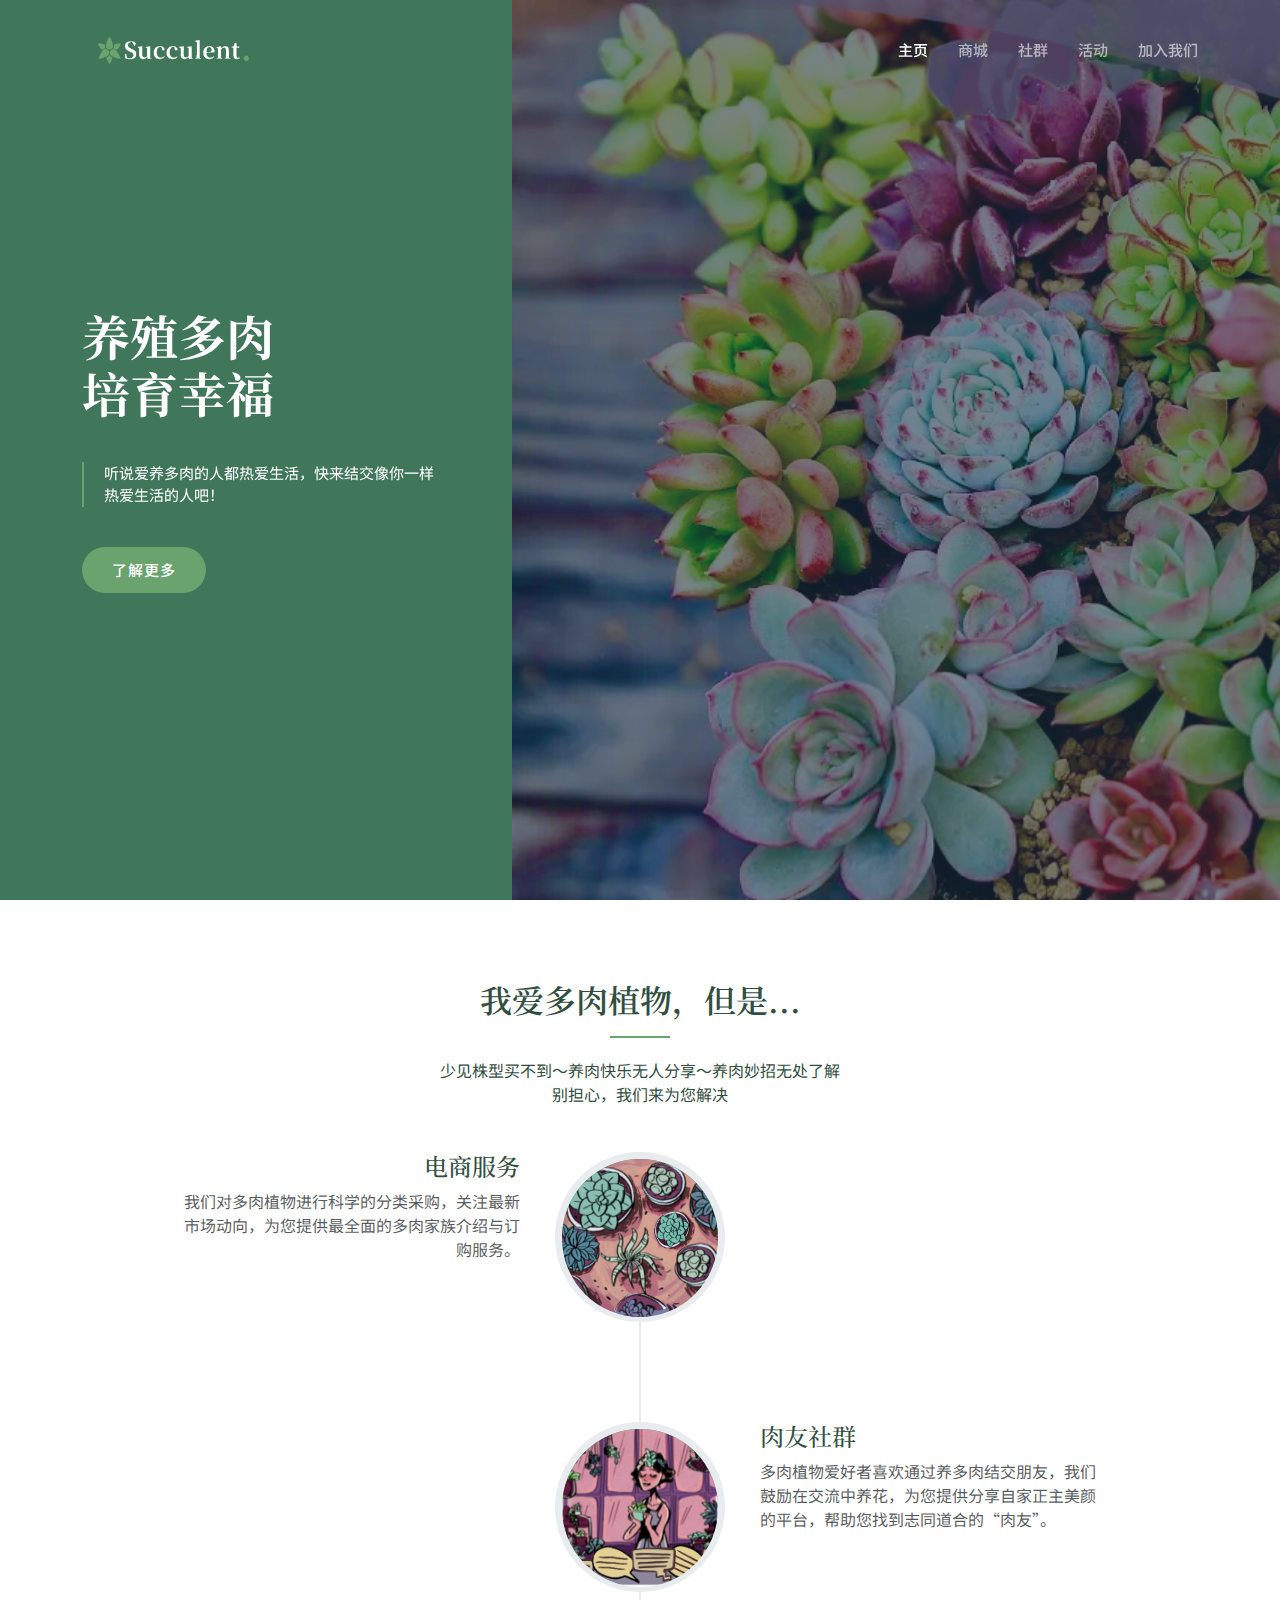
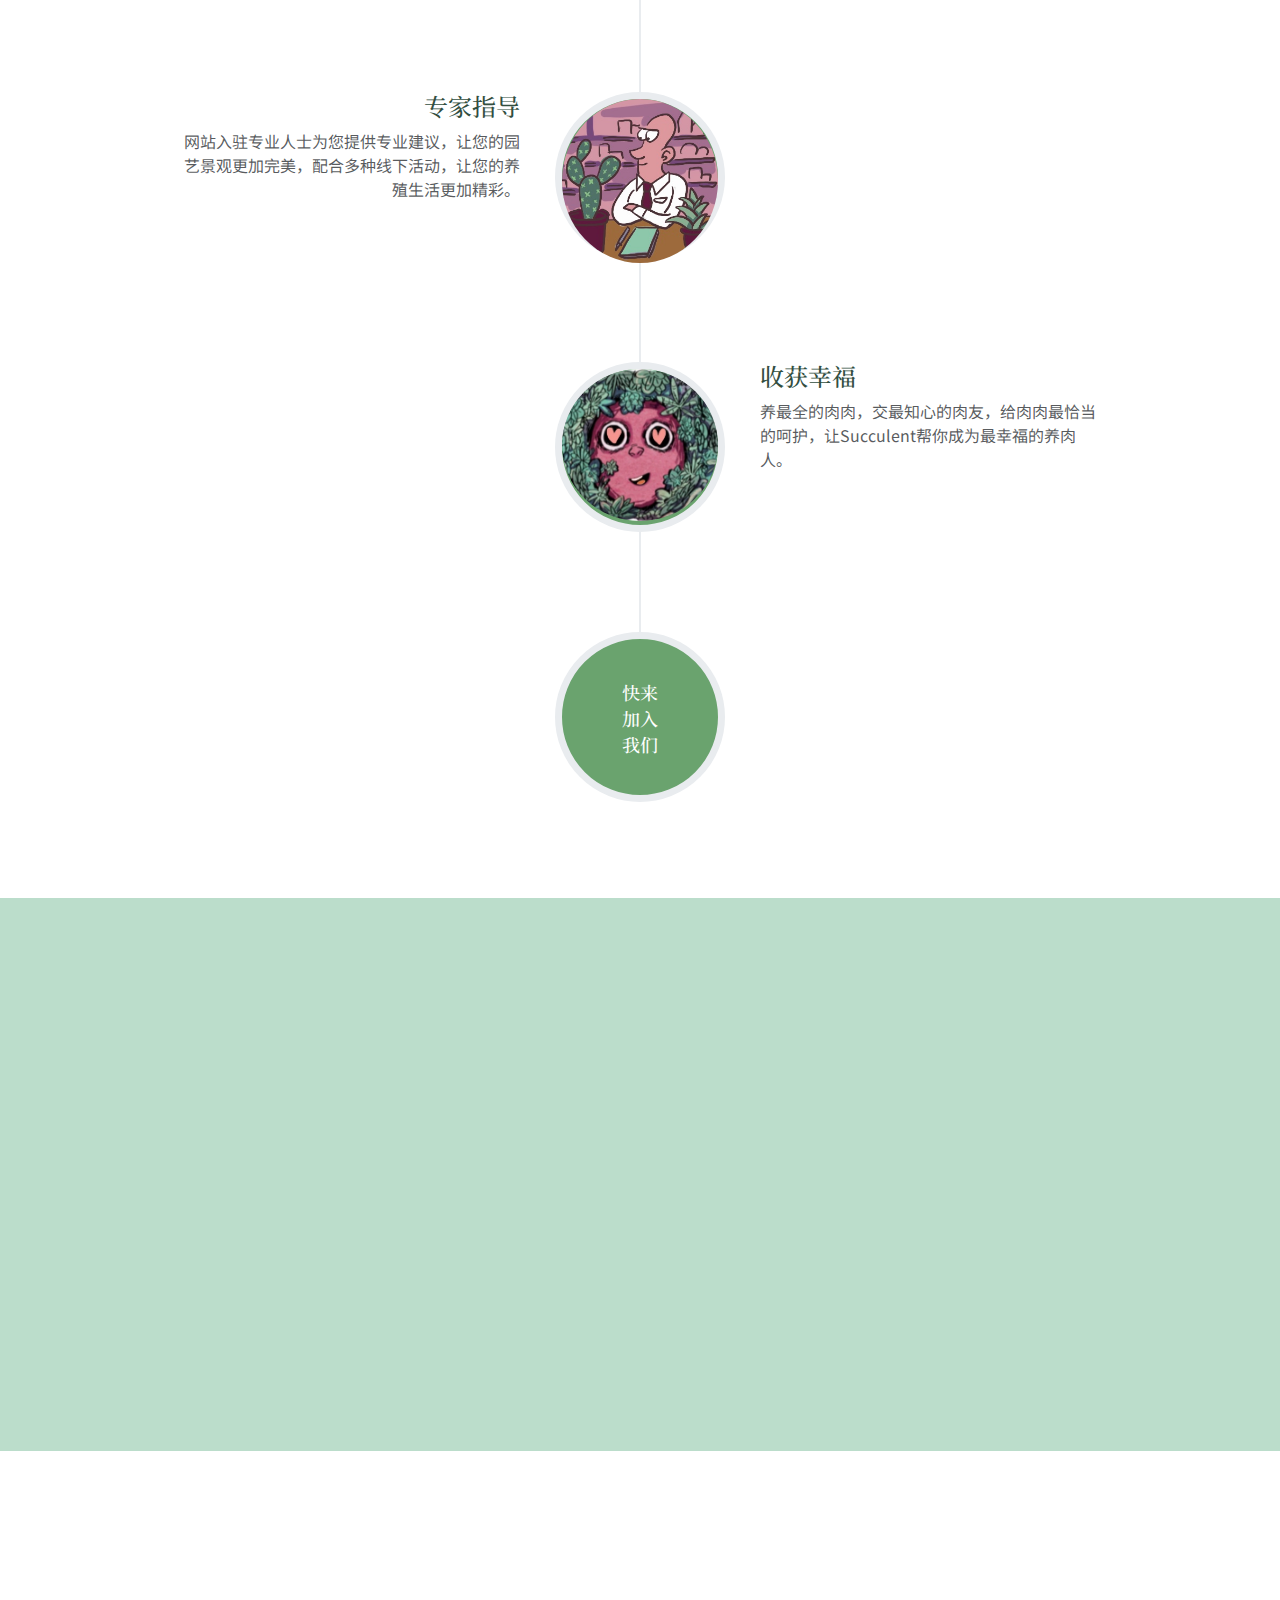
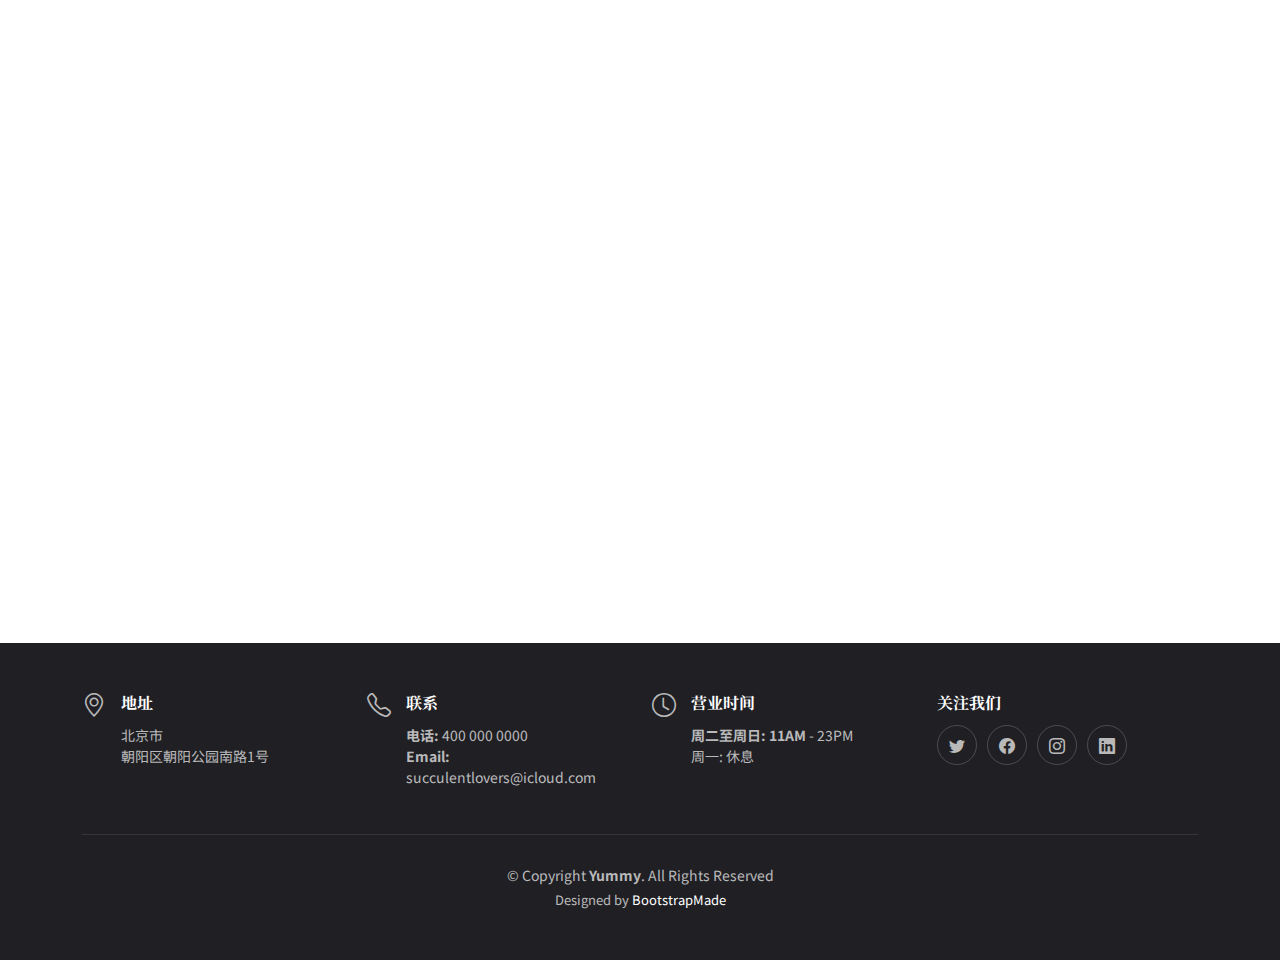
==== commit 19c56bd4: "Update index.html" ====
--- a/Succulent/index.html
+++ b/Succulent/index.html
@@ -81,7 +81,7 @@
     <div class="container">
       <div class="row">
         <div class="col-xl-4">
-          <h2 data-aos="fade-up">多肉<br>盆中长出的幸福</h2>
+          <h2 data-aos="fade-up">养殖多肉<br>培育幸福</h2>
           <blockquote data-aos="fade-up" data-aos-delay="100">
             <p>听说爱养多⾁的⼈都热爱⽣活，快来结交像你⼀样热爱⽣活的⼈吧！ </p>
           </blockquote>
--- a/Succulent/assets/css/main.css
+++ b/Succulent/assets/css/main.css
@@ -1,10 +1,10 @@
-/**
-* Template Name: Yummy - v1.0.0
-* Template URL: https://bootstrapmade.com/yummy-bootstrap-restaurant-website-template/
-* Author: BootstrapMade.com
-* License: https://bootstrapmade.com/license/
-*/
-
+/**
+* Template Name: Nova - v1.0.0
+* Template URL: https://bootstrapmade.com/nova-bootstrap-business-template/
+* Author: BootstrapMade.com
+* License: https://bootstrapmade.com/license/
+*/
+
 /*--------------------------------------------------------------
 # Set main reusable colors and fonts using CSS variables
 # Learn more about CSS variables at https://developer.mozilla.org/en-US/docs/Web/CSS/Using_CSS_custom_properties
@@ -21,9 +21,9 @@
 
 /* Colors */
 :root {
-  --color-default: #212529;
+  --color-default: #324e3f;
   --color-primary: #6aa36e;
-  --color-secondary: #37373f;
+  --color-secondary: #40765a;
 }
 
 /* Smooth scroll behavior */
@@ -42,10 +42,11 @@
 a {
   color: var(--color-primary);
   text-decoration: none;
+  transition: 0.3s;
 }
 
 a:hover {
-  color: #436a46;
+  color: #82cbed;
   text-decoration: none;
 }
 
@@ -55,7 +56,7 @@
 h4,
 h5,
 h6 {
-  font-family: var(--font-secondary);
+  font-family: var(--font-primary);
 }
 
 /*--------------------------------------------------------------
@@ -66,65 +67,80 @@
   padding: 80px 0;
 }
 
-.section-bg {
-  background-color: #eee;
-}
-
 .section-header {
   text-align: center;
   padding-bottom: 30px;
 }
 
 .section-header h2 {
-  font-size: 13px;
-  letter-spacing: 1px;
-  font-weight: 400;
-  margin: 0;
-  padding: 0;
-  color: #7f907f;
-  text-transform: uppercase;
-  font-family: var(--font-default);
+  font-size: 32px;
+  font-weight: 600;
+  margin-bottom: 20px;
+  padding-bottom: 20px;
+  position: relative;
+}
+
+.section-header h2:after {
+  content: "";
+  position: absolute;
+  display: block;
+  width: 60px;
+  height: 2px;
+  background: var(--color-primary);
+  left: 0;
+  right: 0;
+  bottom: 0;
+  margin: auto;
 }
 
 .section-header p {
-  margin: 0;
-  font-size: 48px;
-  font-weight: 400;
-  font-family: var(--font-primary);
-}
-
-.section-header p span {
-  color: var(--color-primary);
+  margin-bottom: 0;
 }
 
 /*--------------------------------------------------------------
 # Breadcrumbs
 --------------------------------------------------------------*/
 .breadcrumbs {
-  padding: 15px 0;
-  background: rgba(55, 55, 63, 0.05);
-  margin-top: 90px;
-}
-
-@media (max-width: 575px) {
-  .breadcrumbs {
-    margin-top: 70px;
-  }
+  padding: 140px 0 60px 0;
+  min-height: 30vh;
+  position: relative;
+  background-size: cover;
+  background-position: center;
+  background-repeat: no-repeat;
+}
+
+.breadcrumbs:before {
+  content: "";
+  background-color: rgba(27, 47, 69, 0.7);
+  position: absolute;
+  inset: 0;
 }
 
 .breadcrumbs h2 {
-  font-size: 24px;
-  font-weight: 400;
-  margin: 0;
+  font-size: 56px;
+  font-weight: 500;
+  color: #fff;
+  font-family: var(--font-secondary);
 }
 
 .breadcrumbs ol {
   display: flex;
   flex-wrap: wrap;
   list-style: none;
-  padding: 0;
+  padding: 0 0 10px 0;
   margin: 0;
-  font-size: 14px;
+  font-size: 16px;
+  font-weight: 600;
+  color: var(--color-primary);
+}
+
+.breadcrumbs ol a {
+  color: rgba(255, 255, 255, 0.8);
+  transition: 0.3s;
+}
+
+.breadcrumbs ol a:hover {
+  text-decoration: underline;
 }
 
 .breadcrumbs ol li+li {
@@ -134,26 +150,8 @@
 .breadcrumbs ol li+li::before {
   display: inline-block;
   padding-right: 10px;
-  color: #677568;
+  color: #fff;
   content: "/";
-}
-
-@media (max-width: 992px) {
-  .breadcrumbs .d-flex {
-    display: block !important;
-  }
-
-  .breadcrumbs h2 {
-    margin-bottom: 10px;
-  }
-
-  .breadcrumbs ol {
-    display: block;
-  }
-
-  .breadcrumbs ol li {
-    display: inline-block;
-  }
 }
 
 /*--------------------------------------------------------------
@@ -167,9 +165,9 @@
   bottom: 15px;
   z-index: 99999;
   background: var(--color-primary);
-  width: 44px;
-  height: 44px;
-  border-radius: 50px;
+  width: 40px;
+  height: 40px;
+  border-radius: 4px;
   transition: all 0.4s;
 }
 
@@ -180,7 +178,7 @@
 }
 
 .scroll-top:hover {
-  background: #41855d;
+  background: rgba(86, 184, 230, 0.8);
   color: #fff;
 }
 
@@ -199,58 +197,39 @@
   overflow: hidden;
   background: #fff;
   transition: all 0.6s ease-out;
-  width: 100%;
-  height: 100vh;
-}
-
-#preloader:before,
-#preloader:after {
+}
+
+#preloader:before {
   content: "";
-  position: absolute;
-  border: 4px solid var(--color-primary);
+  position: fixed;
+  top: calc(50% - 30px);
+  left: calc(50% - 30px);
+  border: 6px solid var(--color-primary);
+  border-top-color: #fff;
   border-radius: 50%;
-  -webkit-animation: animate-preloader 2s cubic-bezier(0, 0.2, 0.8, 1) infinite;
-  animation: animate-preloader 2s cubic-bezier(0, 0.2, 0.8, 1) infinite;
-}
-
-#preloader:after {
-  -webkit-animation-delay: -0.5s;
-  animation-delay: -0.5s;
+  width: 60px;
+  height: 60px;
+  -webkit-animation: animate-preloader 1s linear infinite;
+  animation: animate-preloader 1s linear infinite;
 }
 
 @-webkit-keyframes animate-preloader {
   0% {
-    width: 10px;
-    height: 10px;
-    top: calc(50% - 5px);
-    left: calc(50% - 5px);
-    opacity: 1;
+    transform: rotate(0deg);
   }
 
   100% {
-    width: 72px;
-    height: 72px;
-    top: calc(50% - 36px);
-    left: calc(50% - 36px);
-    opacity: 0;
+    transform: rotate(360deg);
   }
 }
 
 @keyframes animate-preloader {
   0% {
-    width: 10px;
-    height: 10px;
-    top: calc(50% - 5px);
-    left: calc(50% - 5px);
-    opacity: 1;
+    transform: rotate(0deg);
   }
 
   100% {
-    width: 72px;
-    height: 72px;
-    top: calc(50% - 36px);
-    left: calc(50% - 36px);
-    opacity: 0;
+    transform: rotate(360deg);
   }
 }
 
@@ -267,22 +246,20 @@
 # Header
 --------------------------------------------------------------*/
 .header {
-  background: #fff;
   transition: all 0.5s;
   z-index: 997;
-  height: 90px;
-  border-bottom: 1px solid #fff;
-}
-
-@media (max-width: 575px) {
+  padding: 24px 0;
+}
+
+@media (max-width: 1200px) {
   .header {
-    height: 70px;
+    padding: 12px 0;
   }
 }
 
 .header.sticked {
-  border-color: #fff;
-  border-color: #eee;
+  background: rgba(27, 69, 63, 0.9);
+  padding: 12px 0;
 }
 
 .header .logo img {
@@ -291,36 +268,183 @@
 }
 
 .header .logo h1 {
-  font-size: 28px;
+  font-size: 30px;
   font-weight: 700;
-  color: #000;
+  color: #fff;
+  font-family: var(--font-secondary);
   margin: 0;
-  font-family: var(--font-primary);
-}
-
-.header .logo h1 span {
-  color: var(--color-primary);
-}
-
-.header .btn-book-a-table,
-.header .btn-book-a-table:focus {
-  font-size: 14px;
-  color: #fff;
-  background: var(--color-primary);
-  padding: 8px 20px;
-  margin-left: 30px;
-  border-radius: 50px;
-  transition: 0.3s;
-}
-
-.header .btn-book-a-table:hover,
-.header .btn-book-a-table:focus:hover {
-  color: #fff;
-  background: rgba(80, 203, 135, 0.8);
-}
-
-section {
-  scroll-margin-top: 90px;
+}
+
+/*--------------------------------------------------------------
+# timeline
+--------------------------------------------------------------*/
+
+.timeline {
+  position: relative;
+  padding: 0;
+  list-style: none;
+}
+.timeline:before {
+  position: absolute;
+  top: 0;
+  bottom: 0;
+  left: 40px;
+  width: 2px;
+  margin-left: -1.5px;
+  content: "";
+  background-color: #e9ecef;
+}
+.timeline > li {
+  position: relative;
+  min-height: 50px;
+  margin-bottom: 50px;
+}
+.timeline > li:after, .timeline > li:before {
+  display: table;
+  content: " ";
+}
+.timeline > li:after {
+  clear: both;
+}
+.timeline > li .timeline-panel {
+  position: relative;
+  float: right;
+  width: 100%;
+  padding: 0 20px 0 100px;
+  text-align: left;
+}
+.timeline > li .timeline-panel:before {
+  right: auto;
+  left: -15px;
+  border-right-width: 15px;
+  border-left-width: 0;
+}
+.timeline > li .timeline-panel:after {
+  right: auto;
+  left: -14px;
+  border-right-width: 14px;
+  border-left-width: 0;
+}
+.timeline > li .timeline-image {
+  position: absolute;
+  z-index: 100;
+  left: 0;
+  width: 80px;
+  height: 80px;
+  margin-left: 0;
+  text-align: center;
+  color: white;
+  border: 7px solid #e9ecef;
+  border-radius: 100%;
+  background-color: #6aa36e;
+}
+.timeline > li .timeline-image h4, .timeline > li .timeline-image .h4 {
+  font-size: 10px;
+  line-height: 14px;
+  margin-top: 12px;
+}
+.timeline > li.timeline-inverted > .timeline-panel {
+  float: right;
+  padding: 0 20px 0 100px;
+  text-align: left;
+}
+.timeline > li.timeline-inverted > .timeline-panel:before {
+  right: auto;
+  left: -15px;
+  border-right-width: 15px;
+  border-left-width: 0;
+}
+.timeline > li.timeline-inverted > .timeline-panel:after {
+  right: auto;
+  left: -14px;
+  border-right-width: 14px;
+  border-left-width: 0;
+}
+.timeline > li:last-child {
+  margin-bottom: 0;
+}
+.timeline .timeline-heading h4, .timeline .timeline-heading .h4 {
+  margin-top: 0;
+  color: inherit;
+}
+.timeline .timeline-heading h4.subheading, .timeline .timeline-heading .subheading.h4 {
+  text-transform: none;
+}
+.timeline .timeline-body > ul,
+.timeline .timeline-body > p {
+  margin-bottom: 0;
+}
+
+@media (min-width: 768px) {
+  .timeline:before {
+    left: 50%;
+  }
+  .timeline > li {
+    min-height: 100px;
+    margin-bottom: 100px;
+  }
+  .timeline > li .timeline-panel {
+    float: left;
+    width: 41%;
+    padding: 0 20px 20px 30px;
+    text-align: right;
+  }
+  .timeline > li .timeline-image {
+    left: 50%;
+    width: 100px;
+    height: 100px;
+    margin-left: -50px;
+  }
+  .timeline > li .timeline-image h4, .timeline > li .timeline-image .h4 {
+    font-size: 13px;
+    line-height: 18px;
+    margin-top: 16px;
+  }
+  .timeline > li.timeline-inverted > .timeline-panel {
+    float: right;
+    padding: 0 30px 20px 20px;
+    text-align: left;
+  }
+}
+@media (min-width: 992px) {
+  .timeline > li {
+    min-height: 150px;
+  }
+  .timeline > li .timeline-panel {
+    padding: 0 20px 20px;
+  }
+  .timeline > li .timeline-image {
+    width: 150px;
+    height: 150px;
+    margin-left: -75px;
+  }
+  .timeline > li .timeline-image h4, .timeline > li .timeline-image .h4 {
+    font-size: 18px;
+    line-height: 26px;
+    margin-top: 30px;
+  }
+  .timeline > li.timeline-inverted > .timeline-panel {
+    padding: 0 20px 20px;
+  }
+}
+@media (min-width: 1200px) {
+  .timeline > li {
+    min-height: 170px;
+  }
+  .timeline > li .timeline-panel {
+    padding: 0 20px 20px 100px;
+  }
+  .timeline > li .timeline-image {
+    width: 170px;
+    height: 170px;
+    margin-left: -85px;
+  }
+  .timeline > li .timeline-image h4, .timeline > li .timeline-image .h4 {
+    margin-top: 40px;
+  }
+  .timeline > li.timeline-inverted > .timeline-panel {
+    padding: 0 100px 20px 20px;
+  }
 }
 
 /*--------------------------------------------------------------
@@ -343,24 +467,18 @@
     position: relative;
   }
 
-  .navbar>ul>li {
-    white-space: nowrap;
-    padding: 10px 0 10px 28px;
-  }
-
   .navbar a,
   .navbar a:focus {
     display: flex;
     align-items: center;
     justify-content: space-between;
-    padding: 0 3px;
-    font-family: var(--font-secondary);
-    font-size: 16px;
-    font-weight: 600;
-    color: #7f9089;
+    padding: 15px 0 15px 30px;
+    font-family: var(--font-default);
+    font-size: 15px;
+    font-weight: 500;
+    color: rgba(255, 255, 255, 0.6);
     white-space: nowrap;
     transition: 0.3s;
-    position: relative;
   }
 
   .navbar a i,
@@ -370,37 +488,17 @@
     margin-left: 5px;
   }
 
-  .navbar>ul>li>a:before {
-    content: "";
-    position: absolute;
-    width: 100%;
-    height: 2px;
-    bottom: -6px;
-    left: 0;
-    background-color: var(--color-primary);
-    visibility: hidden;
-    width: 0px;
-    transition: all 0.3s ease-in-out 0s;
-  }
-
-  .navbar a:hover:before,
-  .navbar li:hover>a:before,
-  .navbar .active:before {
-    visibility: visible;
-    width: 100%;
-  }
-
   .navbar a:hover,
   .navbar .active,
   .navbar .active:focus,
   .navbar li:hover>a {
-    color: #000;
+    color: #fff;
   }
 
   .navbar .dropdown ul {
     display: block;
     position: absolute;
-    left: 28px;
+    left: 14px;
     top: calc(100% + 30px);
     margin: 0;
     padding: 10px 0;
@@ -409,8 +507,7 @@
     visibility: hidden;
     background: #fff;
     box-shadow: 0px 0px 30px rgba(127, 137, 161, 0.25);
-    transition: 0.3s;
-    border-radius: 4px;
+    transition: 0.2s;
   }
 
   .navbar .dropdown ul li {
@@ -421,7 +518,7 @@
     padding: 10px 20px;
     font-size: 15px;
     text-transform: none;
-    font-weight: 600;
+    color: var(--color-secondary);
   }
 
   .navbar .dropdown ul a i {
@@ -482,7 +579,6 @@
     right: -100%;
     width: 100%;
     max-width: 400px;
-    border-left: 1px solid #666;
     bottom: 0;
     transition: 0.3s;
     z-index: 9997;
@@ -493,7 +589,7 @@
     inset: 0;
     padding: 50px 0 10px 0;
     margin: 0;
-    background: rgba(255, 255, 255, 0.9);
+    background: rgba(27, 47, 69, 0.9);
     overflow-y: auto;
     transition: 0.3s;
     z-index: 9998;
@@ -505,11 +601,10 @@
     align-items: center;
     justify-content: space-between;
     padding: 10px 20px;
-    font-family: var(--font-secondary);
-    border-bottom: 2px solid rgba(255, 255, 255, 0.8);
-    font-size: 16px;
+    font-family: var(--font-default);
+    font-size: 15px;
     font-weight: 600;
-    color: #7f9089;
+    color: rgba(255, 255, 255, 0.7);
     white-space: nowrap;
     transition: 0.3s;
   }
@@ -522,14 +617,10 @@
   }
 
   .navbar a:hover,
+  .navbar .active,
+  .navbar .active:focus,
   .navbar li:hover>a {
-    color: #000;
-  }
-
-  .navbar .active,
-  .navbar .active:focus {
-    color: #000;
-    border-color: var(--color-primary);
+    color: #fff;
   }
 
   .navbar .dropdown ul,
@@ -538,8 +629,7 @@
     display: none;
     padding: 10px 0;
     margin: 10px 20px;
-    transition: all 0.5s ease-in-out;
-    border: 1px solid #eee;
+    background-color: rgba(20, 35, 51, 0.6);
   }
 
   .navbar .dropdown>.dropdown-active,
@@ -548,24 +638,22 @@
   }
 
   .mobile-nav-show {
-    color: var(--color-secondary);
+    color: rgba(255, 255, 255, 0.9);
     font-size: 28px;
     cursor: pointer;
     line-height: 0;
     transition: 0.5s;
-    z-index: 9999;
-    margin: 0 10px 0 20px;
   }
 
   .mobile-nav-hide {
-    color: var(--color-secondary);
+    color: rgba(255, 255, 255, 0.9);
     font-size: 32px;
     cursor: pointer;
     line-height: 0;
     transition: 0.5s;
     position: fixed;
-    right: 20px;
-    top: 20px;
+    right: 15px;
+    top: 15px;
     z-index: 9999;
   }
 
@@ -581,14 +669,134 @@
     content: "";
     position: fixed;
     inset: 0;
-    background: rgba(255, 255, 255, 0.8);
+    background: rgba(27, 47, 69, 0.7);
     z-index: 9996;
   }
 }
 
 /*--------------------------------------------------------------
+# Hero Section
+--------------------------------------------------------------*/
+.hero {
+  width: 100%;
+  min-height: 100vh;
+  background: url("../img/hero-bg.jpg") top center;
+  background-size: cover;
+  position: relative;
+  padding: 120px 0;
+  z-index: 3;
+}
+
+@media (min-width: 1034px) {
+  .hero:after {
+    position: absolute;
+    content: "";
+    width: 40%;
+    background: var(--color-secondary);
+    top: 0;
+    bottom: 0;
+  }
+}
+
+.hero:before {
+  position: absolute;
+  content: "";
+  background: rgba(27, 47, 69, 0.6);
+  inset: 0;
+}
+
+@media (max-width: 1034px) {
+  .hero:before {
+    background: rgba(27, 47, 69, 0.7);
+  }
+}
+
+.hero .container {
+  z-index: 1;
+}
+
+@media (min-width: 1365px) {
+  .hero {
+    background-attachment: fixed;
+  }
+}
+
+.hero h2 {
+  margin: 0;
+  font-size: 48px;
+  font-weight: 700;
+  line-height: 1.2;
+  color: #fff;
+  font-family: var(--font-primary);
+}
+
+.hero blockquote {
+  color: #fff;
+  padding-left: 20px;
+  font-size: 15px;
+  font-family: var(--font-default);
+  border-left: 2px solid var(--color-primary);
+  margin: 40px 0;
+}
+
+.hero .btn-get-started {
+  font-family: var(--font-secondary);
+  font-weight: 500;
+  font-size: 15px;
+  letter-spacing: 1px;
+  display: inline-block;
+  padding: 12px 30px;
+  border-radius: 50px;
+  transition: 0.5s;
+  color: #fff;
+  background: var(--color-primary);
+}
+
+
+.hero .btn-get-started:hover {
+  background: rgba(80, 203, 135, 0.8);
+  box-shadow: 0 8px 28px rgba(80, 203, 135, 0.45);
+}
+
+.hero .btn-watch-video {
+  font-size: 16px;
+  transition: 0.5s;
+  margin-left: 25px;
+  color: rgba(255, 255, 255, 0.7);
+  font-weight: 600;
+}
+
+.hero .btn-watch-video i {
+  color: var(--color-primary);
+  font-size: 32px;
+  transition: 0.3s;
+  line-height: 0;
+  margin-right: 8px;
+}
+
+.hero .btn-watch-video:hover {
+  color: #fff;
+}
+
+.hero .btn-watch-video:hover i {
+  color: #82cbed;
+}
+
+@media (max-width: 640px) {
+  .hero h2 {
+    font-size: 36px;
+    line-height: 1;
+  }
+
+  .hero .btn-get-started,
+  .hero .btn-watch-video {
+    font-size: 13px;
+  }
+}
+/*--------------------------------------------------------------
 # About Section
 --------------------------------------------------------------*/
+
 .about .about-img {
   min-height: 500px;
 }
@@ -858,356 +1066,612 @@
 }
 
 /*--------------------------------------------------------------
-# Menu Section
---------------------------------------------------------------*/
-.menu .nav-tabs {
-  border: 0;
-}
-
-.menu .nav-link {
+# Services List Section
+--------------------------------------------------------------*/
+
+.services-list .service-item {
+  position: relative;
+}
+
+.services-list .service-item .icon i {
+  font-size: 32px;
+  line-height: 0;
+  margin-right: 20px;
+  color: #38618e;
+}
+
+.services-list .service-item .title {
+  font-weight: 700;
+  margin-bottom: 5px;
+  font-size: 18px;
+}
+
+.services-list .service-item .title a {
+  color: var(--color-secondary);
+}
+
+.services-list .service-item .title a:hover {
+  color: #38618e;
+}
+
+.services-list .service-item .description {
+  line-height: 24px;
+  font-size: 14px;
+}
+
+/*--------------------------------------------------------------
+# Call To Action Section
+--------------------------------------------------------------*/
+.call-to-action {
+  background: linear-gradient(rgba(27, 47, 69, 0.8), rgba(27, 47, 69, 0.8)), url("../img/cta-bg.jpg") center center;
+  background-size: cover;
+  padding: 100px 0;
+}
+
+@media (min-width: 1365px) {
+  .call-to-action {
+    background-attachment: fixed;
+  }
+}
+
+.call-to-action h3 {
+  color: #fff;
+  font-size: 28px;
+  margin-bottom: 25px;
+  font-weight: 700;
+}
+
+.call-to-action p {
+  color: #fff;
+  margin-bottom: 25px;
+}
+
+.call-to-action .cta-btn {
+  font-family: var(--font-default);
+  font-weight: 500;
+  font-size: 16px;
+  letter-spacing: 1px;
+  display: inline-block;
+  padding: 12px 40px;
+  border-radius: 50px;
+  transition: 0.5s;
+  margin: 10px;
+  color: #fff;
+  background: #2aa5df;
+}
+
+.call-to-action .cta-btn:hover {
+  background: var(--color-primary);
+}
+
+/*--------------------------------------------------------------
+# Features Section
+--------------------------------------------------------------*/
+.features {
+  padding-bottom: 0;
+}
+
+.features h3 {
+  color: var(--color-secondary);
+  font-size: 32px;
+  font-weight: 700;
+  margin-bottom: 30px;
+}
+
+.features .icon-list i {
+  margin-right: 10px;
+  font-size: 24px;
+  line-height: 1.2;
+}
+
+.features .icon-list span {
+  font-size: 18px;
+  color: #29486a;
+}
+
+.features .phone-wrap {
+  position: absolute;
+  right: 0;
+}
+
+@media (max-width: 768px) {
+  .features .phone-wrap {
+    position: relative;
+  }
+}
+
+.features .phone-wrap img {
+  width: 340px;
+}
+
+@media (max-width: 992px) {
+  .features .phone-wrap img {
+    margin-top: 30px;
+  }
+}
+
+@media (max-width: 768px) {
+  .features .phone-wrap img {
+    width: 100%;
+  }
+}
+
+.features .details {
+  margin-top: 80px;
+  padding: 120px 0;
+  background-color: #f7f9fc;
+}
+
+.features .details h4 {
+  color: var(--color-secondary);
+  font-size: 32px;
+  font-weight: 700;
+  margin-bottom: 20px;
+}
+
+.features .details p {
+  margin-bottom: 20px;
+  font-size: 15px;
+}
+
+.features .details .btn-get-started {
+  font-family: var(--font-primary);
+  display: inline-block;
+  font-weight: 500;
+  font-size: 15px;
+  letter-spacing: 1px;
+  padding: 10px 32px;
+  border-radius: 50px;
+  transition: 0.5s;
+  background-color: var(--color-primary);
+  color: #fff;
+}
+
+.features .details .btn-get-started:hover {
+  background: #2aa5df;
+}
+
+/*--------------------------------------------------------------
+# Recent Blog Posts Section
+--------------------------------------------------------------*/
+.recent-posts .post-box {
+  transition: 0.3s;
+  height: 100%;
+  overflow: hidden;
+  position: relative;
+  display: flex;
+  flex-direction: column;
+}
+
+.recent-posts .post-box .post-img {
+  overflow: hidden;
+  position: relative;
+}
+
+.recent-posts .post-box .post-img img {
+  transition: 0.5s;
+}
+
+.recent-posts .post-box .meta {
+  margin-top: 15px;
+}
+
+.recent-posts .post-box .meta .post-date {
+  font-size: 15px;
+  font-weight: 400;
+  color: var(--color-primary);
+}
+
+.recent-posts .post-box .meta .post-author {
+  font-size: 15px;
+  font-weight: 400;
+  color: var(--color-secondary);
+}
+
+.recent-posts .post-box .post-title {
+  font-size: 18px;
+  color: var(--color-secondary);
+  font-weight: 700;
+  margin: 15px 0 0 0;
+  position: relative;
+  transition: 0.3s;
+}
+
+.recent-posts .post-box p {
+  margin: 15px 0 0 0;
+  color: rgba(27, 47, 69, 0.7);
+}
+
+.recent-posts .post-box .readmore {
+  display: flex;
+  align-items: center;
+  font-weight: 600;
+  line-height: 1;
+  transition: 0.3s;
+  margin-top: 15px;
+}
+
+.recent-posts .post-box .readmore i {
+  line-height: 0;
+  margin-left: 4px;
+  font-size: 18px;
+}
+
+.recent-posts .post-box:hover .post-title {
+  color: var(--color-primary);
+}
+
+.recent-posts .post-box:hover .post-img img {
+  transform: scale(1.1);
+}
+
+/*--------------------------------------------------------------
+# Team Section
+--------------------------------------------------------------*/
+.team .team-member {
+  overflow: hidden;
+  background: #fff;
+}
+
+.team .team-member .member-img {
+  position: relative;
+  overflow: hidden;
+}
+
+.team .team-member .social {
+  position: absolute;
+  left: 0;
+  bottom: 0;
+  right: 0;
+  height: 40px;
+  opacity: 0;
+  transition: ease-in-out 0.3s;
+  background: rgba(255, 255, 255, 0.85);
+  display: flex;
+  align-items: center;
+  justify-content: center;
+}
+
+.team .team-member .social a {
+  transition: color 0.3s;
+  color: #31547c;
   margin: 0 10px;
-  padding: 10px 5px;
+  display: inline-flex;
+  align-items: center;
+  justify-content: center;
+}
+
+.team .team-member .social a i {
+  line-height: 0;
+}
+
+.team .team-member .social a:hover {
+  color: var(--color-primary);
+}
+
+.team .team-member .social i {
+  font-size: 18px;
+  margin: 0 2px;
+}
+
+.team .team-member .member-info {
+  padding: 25px 15px 0 15px;
+  text-align: center;
+}
+
+.team .team-member .member-info h4 {
+  font-weight: 700;
+  margin-bottom: 5px;
+  font-size: 18px;
+  color: var(--color-secondary);
+}
+
+.team .team-member .member-info span {
+  display: block;
+  font-size: 13px;
+  font-weight: 400;
+  color: #6c757d;
+}
+
+.team .team-member .member-info p {
+  font-style: italic;
+  font-size: 14px;
+  line-height: 26px;
+  color: #6c757d;
+}
+
+.team .team-member:hover .social {
+  opacity: 1;
+}
+
+/*--------------------------------------------------------------
+# Services Cards Section
+--------------------------------------------------------------*/
+.services-cards {
+  background: #f7f9fc;
+}
+
+.services-cards .card-item {
+  border: 1px solid rgba(27, 47, 69, 0.1);
+  background: #fff;
+  position: relative;
+  border-radius: 0;
+}
+
+.services-cards .card-item .card-bg {
+  min-height: 300px;
+  background-size: cover;
+  background-repeat: no-repeat;
+}
+
+.services-cards .card-item .card-body {
+  padding: 30px;
+}
+
+.services-cards .card-item h4 {
+  font-weight: 700;
+  font-size: 20px;
+  margin-bottom: 15px;
+  color: var(--color-secondary);
+}
+
+.services-cards .card-item p {
+  color: var(--color-secondary);
+  margin: 0;
+}
+
+/*--------------------------------------------------------------
+# Testimonials Section
+--------------------------------------------------------------*/
+.testimonials .testimonial-item {
+  box-sizing: content-box;
+  padding: 30px;
+  margin: 40px 30px;
+  box-shadow: 0px 0 20px rgba(27, 47, 69, 0.1);
+  background: #fff;
+  min-height: 320px;
+  display: flex;
+  flex-direction: column;
+  text-align: center;
   transition: 0.3s;
-  color: var(--color-secondary);
-  border-radius: 0;
-  cursor: pointer;
-  height: 100%;
-  border: 0;
-  border-bottom: 2px solid #b6b6bf;
-}
-
-@media (max-width: 575px) {
-  .menu .nav-link {
-    margin: 0 10px;
-    padding: 10px 0;
-  }
-}
-
-.menu .nav-link i {
-  padding-right: 15px;
-  font-size: 48px;
-}
-
-.menu .nav-link h4 {
-  font-size: 18px;
-  font-weight: 400;
-  margin: 0;
-  font-family: var(--font-secondary);
-}
-
-@media (max-width: 575px) {
-  .menu .nav-link h4 {
-    font-size: 16px;
-  }
-}
-
-.menu .nav-link:hover {
-  color: var(--color-primary);
-}
-
-.menu .nav-link.active {
-  color: var(--color-primary);
-  border-color: var(--color-primary);
-}
-
-.menu .tab-content .tab-header {
-  padding: 30px 0;
-}
-
-.menu .tab-content .tab-header p {
-  font-size: 14px;
-  text-transform: uppercase;
-  color: #687567;
-  margin-bottom: 0;
-}
-
-.menu .tab-content .tab-header h3 {
-  font-size: 36px;
-  font-weight: 600;
-  color: var(--color-primary);
-}
-
-.menu .tab-content .menu-item {
-  -moz-text-align-last: center;
-  text-align-last: center;
-}
-
-.menu .tab-content .menu-item .menu-img {
-  padding: 0 60px;
+}
+
+.testimonials .testimonial-item .stars {
   margin-bottom: 15px;
 }
 
-.menu .tab-content .menu-item h4 {
-  font-size: 22px;
-  font-weight: 500;
-  color: var(--color-secondary);
-  font-family: var(--font-secondary);
-  font-weight: 30px;
-  margin-bottom: 5px;
-}
-
-.menu .tab-content .menu-item .ingredients {
-  font-family: var(--font-secondary);
-  color: #8d8d9b;
-  margin-bottom: 5px;
-}
-
-.menu .tab-content .menu-item .price {
-  font-size: 24px;
-  font-weight: 700;
-  color: var(--color-primary);
-}
-
-/*--------------------------------------------------------------
-# Testimonials Section
---------------------------------------------------------------*/
-.testimonials .section-header {
-  margin-bottom: 40px;
-}
-
-.testimonials .testimonials-carousel,
-.testimonials .testimonials-slider {
-  overflow: hidden;
-}
-
-.testimonials .testimonial-item .testimonial-content {
-  border-left: 3px solid var(--color-primary);
-  padding-left: 30px;
+.testimonials .testimonial-item .stars i {
+  color: #ffc107;
+  margin: 0 1px;
 }
 
 .testimonials .testimonial-item .testimonial-img {
+  width: 90px;
   border-radius: 50%;
   border: 4px solid #fff;
   margin: 0 auto;
 }
 
 .testimonials .testimonial-item h3 {
-  font-size: 20px;
+  font-size: 18px;
   font-weight: bold;
   margin: 10px 0 5px 0;
-  color: var(--color-default);
-  font-family: var(--font-secondary);
+  color: #111;
 }
 
 .testimonials .testimonial-item h4 {
   font-size: 14px;
-  color: #6c7d6c;
-  margin: 0 0 10px 0;
-  font-family: var(--font-secondary);
-}
-
-.testimonials .testimonial-item .stars i {
-  color: #8ef9d2;
-  margin: 0 1px;
-}
-
-.testimonials .testimonial-item .quote-icon-left,
-.testimonials .testimonial-item .quote-icon-right {
-  color: #56f0a2;
-  font-size: 26px;
-  line-height: 0;
-}
-
-.testimonials .testimonial-item .quote-icon-left {
-  display: inline-block;
-  left: -5px;
-  position: relative;
-}
-
-.testimonials .testimonial-item .quote-icon-right {
-  display: inline-block;
-  right: -5px;
-  position: relative;
-  top: 10px;
-  transform: scale(-1, -1);
+  color: #999;
+  margin: 0;
 }
 
 .testimonials .testimonial-item p {
   font-style: italic;
+  margin: 0 auto 15px auto;
 }
 
 .testimonials .swiper-pagination {
-  margin-top: 40px;
+  margin-top: 20px;
   position: relative;
 }
 
 .testimonials .swiper-pagination .swiper-pagination-bullet {
+  width: 10px;
+  height: 10px;
+  background-color: #e8eff6;
+  opacity: 1;
+}
+
+.testimonials .swiper-pagination .swiper-pagination-bullet-active {
+  background-color: var(--color-primary);
+}
+
+.testimonials .swiper-slide {
+  opacity: 0.3;
+}
+
+@media (max-width: 1199px) {
+  .testimonials .swiper-slide-active {
+    opacity: 1;
+  }
+
+  .testimonials .swiper-pagination {
+    margin-top: 0;
+  }
+
+  .testimonials .testimonial-item {
+    margin: 40px 20px;
+  }
+}
+
+@media (min-width: 1200px) {
+  .testimonials .swiper-slide-next {
+    opacity: 1;
+    transform: scale(1.12);
+  }
+}
+
+/*--------------------------------------------------------------
+# Portfolio Section
+--------------------------------------------------------------*/
+.portfolio .portfolio-flters {
+  padding: 0;
+  margin: 0 auto 30px auto;
+  list-style: none;
+  text-align: center;
+}
+
+.portfolio .portfolio-flters li {
+  color: var(--color-secondary);
+  cursor: pointer;
+  display: inline-block;
+  padding: 0;
+  font-size: 18px;
+  font-weight: 400;
+  margin: 0 10px;
+  line-height: 1;
+  margin-bottom: 5px;
+  transition: all 0.3s ease-in-out;
+}
+
+.portfolio .portfolio-flters li:hover,
+.portfolio .portfolio-flters li.filter-active {
+  color: var(--color-primary);
+}
+
+.portfolio .portfolio-flters li:first-child {
+  margin-left: 0;
+}
+
+.portfolio .portfolio-flters li:last-child {
+  margin-right: 0;
+}
+
+@media (max-width: 575px) {
+  .portfolio .portfolio-flters li {
+    font-size: 14px;
+    margin: 0 5px;
+  }
+}
+
+.portfolio .portfolio-item {
+  position: relative;
+}
+
+.portfolio .portfolio-item .portfolio-info {
+  opacity: 0;
+  position: absolute;
+  left: 30px;
+  right: 30px;
+  bottom: 0;
+  z-index: 3;
+  transition: all ease-in-out 0.3s;
+  background: rgba(255, 255, 255, 0.9);
+  padding: 15px;
+}
+
+.portfolio .portfolio-item .portfolio-info h4 {
+  font-size: 18px;
+  font-weight: 600;
+  color: var(--color-default);
+  padding-right: 50px;
+}
+
+.portfolio .portfolio-item .portfolio-info p {
+  color: #6c757d;
+  font-size: 14px;
+  margin-bottom: 0;
+  padding-right: 50px;
+}
+
+.portfolio .portfolio-item .portfolio-info .preview-link,
+.portfolio .portfolio-item .portfolio-info .details-link {
+  position: absolute;
+  right: 50px;
+  font-size: 24px;
+  top: calc(50% - 14px);
+  color: rgba(27, 47, 69, 0.7);
+  transition: 0.3s;
+  line-height: 0;
+}
+
+.portfolio .portfolio-item .portfolio-info .preview-link:hover,
+.portfolio .portfolio-item .portfolio-info .details-link:hover {
+  color: var(--color-primary);
+}
+
+.portfolio .portfolio-item .portfolio-info .details-link {
+  right: 14px;
+  font-size: 28px;
+}
+
+.portfolio .portfolio-item:hover .portfolio-info {
+  opacity: 1;
+  bottom: 20px;
+}
+
+/*--------------------------------------------------------------
+# Portfolio Details
+--------------------------------------------------------------*/
+.portfolio-details .portfolio-details-slider img {
+  width: 100%;
+}
+
+.portfolio-details .portfolio-details-slider .swiper-pagination {
+  margin-top: 20px;
+  position: relative;
+}
+
+.portfolio-details .portfolio-details-slider .swiper-pagination .swiper-pagination-bullet {
   width: 12px;
   height: 12px;
-  background-color: #d1d7d1;
+  background-color: #fff;
   opacity: 1;
-}
-
-.testimonials .swiper-pagination .swiper-pagination-bullet-active {
+  border: 1px solid var(--color-primary);
+}
+
+.portfolio-details .portfolio-details-slider .swiper-pagination .swiper-pagination-bullet-active {
   background-color: var(--color-primary);
 }
 
-/*--------------------------------------------------------------
-# Events Section
---------------------------------------------------------------*/
-.events .container-fluid {
+.portfolio-details .portfolio-info {
+  padding: 30px;
+  box-shadow: 0px 0 30px rgba(27, 47, 69, 0.1);
+}
+
+.portfolio-details .portfolio-info h3 {
+  font-size: 22px;
+  font-weight: 700;
+  margin-bottom: 20px;
+  padding-bottom: 20px;
+  border-bottom: 1px solid #d6e2ef;
+}
+
+.portfolio-details .portfolio-info ul {
+  list-style: none;
   padding: 0;
-}
-
-.events .event-item {
-  background-size: cover;
-  background-position: cente;
-  min-height: 600px;
-  padding: 30px;
-}
-
-@media (max-width: 575px) {
-  .events .event-item {
-    min-height: 500px;
-  }
-}
-
-.events .event-item:before {
-  content: "";
-  background: rgba(0, 0, 0, 0.6);
-  position: absolute;
-  inset: 0;
-}
-
-.events .event-item h3 {
-  font-size: 24px;
+  font-size: 15px;
+}
+
+.portfolio-details .portfolio-info ul li+li {
+  margin-top: 10px;
+}
+
+.portfolio-details .portfolio-description {
+  padding-top: 30px;
+}
+
+.portfolio-details .portfolio-description h2 {
+  font-size: 26px;
   font-weight: 700;
-  margin-bottom: 5px;
-  color: #fff;
-  position: relative;
-}
-
-.events .event-item .price {
-  color: #fff;
-  border-bottom: 2px solid var(--color-primary);
-  font-size: 32px;
-  font-weight: 700;
-  margin-bottom: 15px;
-  position: relative;
-}
-
-.events .event-item .description {
-  margin-bottom: 0;
-  color: rgba(255, 255, 255, 0.9);
-  position: relative;
-}
-
-@media (min-width: 1200px) {
-  .events .swiper-slide-active+.swiper-slide {
-    border-left: 1px solid rgba(255, 255, 255, 0.5);
-    border-right: 1px solid rgba(255, 255, 255, 0.5);
-    z-index: 1;
-  }
-}
-
-.events .swiper-pagination {
-  margin-top: 20px;
-  position: relative;
-}
-
-.events .swiper-pagination .swiper-pagination-bullet {
-  width: 10px;
-  height: 10px;
-  background-color: #d1d7d4;
-  opacity: 1;
-}
-
-.events .swiper-pagination .swiper-pagination-bullet-active {
-  background-color: var(--color-primary);
-}
-
-/*--------------------------------------------------------------
-# Chefs Section
---------------------------------------------------------------*/
-.chefs .chef-member {
-  overflow: hidden;
-  text-align: center;
-  border-radius: 5px;
-  background: #fff;
-  box-shadow: 0px 0 30px rgba(55, 55, 63, 0.08);
-  transition: 0.3s;
-}
-
-.chefs .chef-member .member-img {
-  position: relative;
-  overflow: hidden;
-}
-
-.chefs .chef-member .member-img:after {
-  position: absolute;
-  content: "";
-  left: 0;
-  bottom: 0;
-  height: 100%;
-  width: 100%;
-  background: url(../img/team-shape.svg) no-repeat center bottom;
-  background-size: contain;
-  z-index: 1;
-}
-
-.chefs .chef-member .social {
-  position: absolute;
-  right: -100%;
-  top: 30px;
-  opacity: 0;
-  border-radius: 4px;
-  transition: 0.5s;
-  background: rgba(255, 255, 255, 0.3);
-  z-index: 2;
-}
-
-.chefs .chef-member .social a {
-  transition: color 0.3s;
-  color: rgba(55, 55, 63, 0.4);
-  margin: 15px 12px;
-  display: block;
-  line-height: 0;
-  text-align: center;
-}
-
-.chefs .chef-member .social a:hover {
-  color: rgba(55, 55, 63, 0.9);
-}
-
-.chefs .chef-member .social i {
-  font-size: 18px;
-}
-
-.chefs .chef-member .member-info {
-  padding: 10px 15px 20px 15px;
-}
-
-.chefs .chef-member .member-info h4 {
-  font-weight: 700;
-  margin-bottom: 5px;
-  font-size: 20px;
+  margin-bottom: 20px;
   color: var(--color-secondary);
 }
 
-.chefs .chef-member .member-info span {
-  display: block;
-  font-size: 14px;
-  font-weight: 400;
-  color: rgba(33, 37, 41, 0.4);
-}
-
-.chefs .chef-member .member-info p {
-  font-style: italic;
-  font-size: 14px;
-  padding-top: 15px;
-  line-height: 26px;
-  color: rgba(33, 37, 41, 0.7);
-}
-
-.chefs .chef-member:hover {
-  transform: scale(1.08);
-  box-shadow: 0px 0 30px rgba(55, 55, 63, 0.15);
-}
-
-.chefs .chef-member:hover .social {
-  right: 8px;
-  opacity: 1;
-}
+.portfolio-details .portfolio-description p {
+  padding: 0;
+}
+
 
 /*--------------------------------------------------------------
 # Book A Table Section
@@ -1346,276 +1810,741 @@
     transform: rotate(360deg);
   }
 }
-
-/*--------------------------------------------------------------
-# Gallery Section
---------------------------------------------------------------*/
-.gallery {
+/*--------------------------------------------------------------
+# Blog Stylings
+--------------------------------------------------------------*/
+/*--------------------------------------------------------------
+# Blog Home Posts List
+--------------------------------------------------------------*/
+.blog .posts-list article {
+  height: 100%;
+  border-bottom: 1px solid #d6e2ef;
+  padding-bottom: 30px;
+}
+
+.blog .posts-list article+article {
+  margin-top: 60px;
+}
+
+.blog .posts-list .post-img {
+  max-height: 240px;
   overflow: hidden;
 }
 
-.gallery .swiper-pagination {
+.blog .posts-list .title {
+  font-size: 20px;
+  font-weight: 600;
+  padding: 0;
+  margin: 20px 0 0 0;
+}
+
+.blog .posts-list .title a {
+  color: var(--color-secondary);
+  transition: 0.3s;
+}
+
+.blog .posts-list .title a:hover {
+  color: var(--color-primary);
+}
+
+.blog .posts-list .meta-top {
   margin-top: 20px;
+  color: #467ab3;
+}
+
+.blog .posts-list .meta-top ul {
+  display: flex;
+  flex-wrap: wrap;
+  list-style: none;
+  align-items: center;
+  padding: 0;
+  margin: 0;
+}
+
+.blog .posts-list .meta-top ul li+li {
+  padding-left: 20px;
+}
+
+.blog .posts-list .meta-top i {
+  font-size: 16px;
+  margin-right: 8px;
+  line-height: 0;
+  color: rgba(86, 184, 230, 0.8);
+}
+
+.blog .posts-list .meta-top a {
+  color: #467ab3;
+  font-size: 14px;
+  display: inline-block;
+  line-height: 1;
+}
+
+.blog .posts-list .content {
+  margin-top: 20px;
+}
+
+.blog .posts-list .read-more a {
+  display: inline-block;
+  color: #1f98d1;
+  transition: 0.3s;
+  font-size: 15px;
+  font-weight: 500;
+}
+
+.blog .posts-list .read-more a:hover {
+  color: var(--color-primary);
+}
+
+/*--------------------------------------------------------------
+# Blog Details Page
+--------------------------------------------------------------*/
+.blog .blog-details {
+  box-shadow: 0 4px 16px rgba(0, 0, 0, 0.1);
+  padding: 30px;
+}
+
+.blog .blog-details .post-img {
+  margin: -30px -30px 20px -30px;
+  overflow: hidden;
+}
+
+.blog .blog-details .title {
+  font-size: 28px;
+  font-weight: 700;
+  padding: 0;
+  margin: 20px 0 0 0;
+  color: var(--color-secondary);
+}
+
+.blog .blog-details .content {
+  margin-top: 20px;
+}
+
+.blog .blog-details .content h3 {
+  font-size: 22px;
+  margin-top: 30px;
+  font-weight: bold;
+}
+
+.blog .blog-details .content blockquote {
+  overflow: hidden;
+  background-color: rgba(27, 47, 69, 0.06);
+  padding: 60px;
   position: relative;
-}
-
-.gallery .swiper-pagination .swiper-pagination-bullet {
-  width: 12px;
-  height: 12px;
-  background-color: #d4d7d1;
-  opacity: 1;
-}
-
-.gallery .swiper-pagination .swiper-pagination-bullet-active {
-  background-color: var(--color-primary);
-}
-
-.gallery .swiper-slide-active {
   text-align: center;
-}
-
-@media (min-width: 992px) {
-  .gallery .swiper-wrapper {
-    padding: 40px 0;
-  }
-
-  .gallery .swiper-slide-active {
-    border: 6px solid var(--color-primary);
-    padding: 4px;
-    background: #fff;
-    z-index: 1;
-    transform: scale(1.2);
-  }
-}
-
-/*--------------------------------------------------------------
-# Contact Section
---------------------------------------------------------------*/
-.contact .info-item {
-  background: #f4f4f4;
+  margin: 20px 0;
+}
+
+.blog .blog-details .content blockquote p {
+  color: var(--color-default);
+  line-height: 1.6;
+  margin-bottom: 0;
+  font-style: italic;
+  font-weight: 500;
+  font-size: 22px;
+}
+
+.blog .blog-details .content blockquote:after {
+  content: "";
+  position: absolute;
+  left: 0;
+  top: 0;
+  bottom: 0;
+  width: 3px;
+  background-color: var(--color-secondary);
+  margin-top: 20px;
+  margin-bottom: 20px;
+}
+
+.blog .blog-details .meta-top {
+  margin-top: 20px;
+  color: var(--color-gray);
+}
+
+.blog .blog-details .meta-top ul {
+  display: flex;
+  flex-wrap: wrap;
+  list-style: none;
+  align-items: center;
+  padding: 0;
+  margin: 0;
+}
+
+.blog .blog-details .meta-top ul li+li {
+  padding-left: 20px;
+}
+
+.blog .blog-details .meta-top i {
+  font-size: 16px;
+  margin-right: 8px;
+  line-height: 0;
+  color: rgba(86, 184, 230, 0.8);
+}
+
+.blog .blog-details .meta-top a {
+  color: var(--color-gray);
+  font-size: 14px;
+  display: inline-block;
+  line-height: 1;
+}
+
+.blog .blog-details .meta-bottom {
+  padding-top: 10px;
+  border-top: 1px solid rgba(27, 47, 69, 0.15);
+}
+
+.blog .blog-details .meta-bottom i {
+  color: #38618e;
+  display: inline;
+}
+
+.blog .blog-details .meta-bottom a {
+  color: rgba(27, 47, 69, 0.8);
+  transition: 0.3s;
+}
+
+.blog .blog-details .meta-bottom a:hover {
+  color: var(--color-primary);
+}
+
+.blog .blog-details .meta-bottom .cats {
+  list-style: none;
+  display: inline;
+  padding: 0 20px 0 0;
+  font-size: 14px;
+}
+
+.blog .blog-details .meta-bottom .cats li {
+  display: inline-block;
+}
+
+.blog .blog-details .meta-bottom .tags {
+  list-style: none;
+  display: inline;
+  padding: 0;
+  font-size: 14px;
+}
+
+.blog .blog-details .meta-bottom .tags li {
+  display: inline-block;
+}
+
+.blog .blog-details .meta-bottom .tags li+li::before {
+  padding-right: 6px;
+  color: var(--color-default);
+  content: ",";
+}
+
+.blog .blog-details .meta-bottom .share {
+  font-size: 16px;
+}
+
+.blog .blog-details .meta-bottom .share i {
+  padding-left: 5px;
+}
+
+.blog .post-author {
+  padding: 20px;
+  margin-top: 30px;
+  box-shadow: 0 4px 16px rgba(0, 0, 0, 0.1);
+}
+
+.blog .post-author img {
+  max-width: 120px;
+  margin-right: 20px;
+}
+
+.blog .post-author h4 {
+  font-weight: 600;
+  font-size: 22px;
+  margin-bottom: 0px;
+  padding: 0;
+  color: var(--color-secondary);
+}
+
+.blog .post-author .social-links {
+  margin: 0 10px 10px 0;
+}
+
+.blog .post-author .social-links a {
+  color: rgba(27, 47, 69, 0.5);
+  margin-right: 5px;
+}
+
+.blog .post-author p {
+  font-style: italic;
+  color: rgba(var(--color-gray-rgb), 0.8);
+  margin-bottom: 0;
+}
+
+/*--------------------------------------------------------------
+# Blog Sidebar
+--------------------------------------------------------------*/
+.blog .sidebar .sidebar-title {
+  font-size: 22px;
+  font-weight: 400;
+  padding: 0;
+  margin: 0;
+  color: var(--color-secondary);
+}
+
+.blog .sidebar .sidebar-item+.sidebar-item {
+  margin-top: 40px;
+}
+
+.blog .sidebar .search-form form {
+  background: #fff;
+  border: 1px solid rgba(27, 47, 69, 0.2);
+  padding: 3px 10px;
+  position: relative;
+}
+
+.blog .sidebar .search-form form input[type=text] {
+  border: 0;
+  padding: 4px;
+  border-radius: 4px;
+  width: calc(100% - 40px);
+}
+
+.blog .sidebar .search-form form input[type=text]:focus {
+  outline: none;
+}
+
+.blog .sidebar .search-form form button {
+  position: absolute;
+  top: 0;
+  right: 0;
+  bottom: 0;
+  border: 0;
+  background: none;
+  font-size: 16px;
+  padding: 0 15px;
+  margin: -1px;
+  background: var(--color-primary);
+  color: #fff;
+  transition: 0.3s;
+  border-radius: 0 4px 4px 0;
+  line-height: 0;
+}
+
+.blog .sidebar .search-form form button i {
+  line-height: 0;
+}
+
+.blog .sidebar .search-form form button:hover {
+  background: rgba(86, 184, 230, 0.8);
+}
+
+.blog .sidebar .categories ul {
+  list-style: none;
+  padding: 0;
+}
+
+.blog .sidebar .categories ul li+li {
+  padding-top: 10px;
+}
+
+.blog .sidebar .categories ul a {
+  color: var(--color-secondary);
+  font-size: 15px;
+}
+
+.blog .sidebar .categories ul a:hover {
+  color: var(--color-default);
+}
+
+.blog .sidebar .categories ul a span {
+  padding-left: 5px;
+  color: rgba(var(--color-default-rgb), 0.4);
+  font-size: 14px;
+}
+
+.blog .sidebar .recent-posts .post-item {
+  display: flex;
+  box-shadow: 0px 0 15px rgba(0, 0, 0, 0.08);
+  padding: 20px;
+}
+
+.blog .sidebar .recent-posts .post-item+.post-item {
+  margin-top: 15px;
+}
+
+.blog .sidebar .recent-posts img {
+  width: 80px;
+  margin-right: 15px;
+}
+
+.blog .sidebar .recent-posts h4 {
+  font-size: 18px;
+  font-weight: 400;
+}
+
+.blog .sidebar .recent-posts h4 a {
+  color: var(--color-secondary);
+  transition: 0.3s;
+}
+
+.blog .sidebar .recent-posts h4 a:hover {
+  color: var(--color-primary);
+}
+
+.blog .sidebar .recent-posts time {
+  display: block;
+  font-style: italic;
+  font-size: 14px;
+  color: rgba(var(--color-default-rgb), 0.4);
+}
+
+.blog .sidebar .tags {
+  margin-bottom: -10px;
+}
+
+.blog .sidebar .tags ul {
+  list-style: none;
+  padding: 0;
+}
+
+.blog .sidebar .tags ul li {
+  display: inline-block;
+}
+
+.blog .sidebar .tags ul a {
+  color: #38618e;
+  font-size: 14px;
+  padding: 6px 14px;
+  margin: 0 6px 8px 0;
+  border: 1px solid rgba(27, 47, 69, 0.15);
+  display: inline-block;
+  border-radius: 50px;
+  transition: 0.3s;
+}
+
+.blog .sidebar .tags ul a:hover {
+  color: #fff;
+  border: 1px solid var(--color-primary);
+  background: var(--color-primary);
+}
+
+.blog .sidebar .tags ul a span {
+  padding-left: 5px;
+  color: rgba(27, 47, 69, 0.8);
+  font-size: 14px;
+}
+
+/*--------------------------------------------------------------
+# Blog Comments
+--------------------------------------------------------------*/
+.blog .comments {
+  margin-top: 30px;
+}
+
+.blog .comments .comments-count {
+  font-weight: bold;
+}
+
+.blog .comments .comment {
+  margin-top: 30px;
+  position: relative;
+}
+
+.blog .comments .comment .comment-img {
+  margin-right: 14px;
+}
+
+.blog .comments .comment .comment-img img {
+  width: 60px;
+}
+
+.blog .comments .comment h5 {
+  font-size: 16px;
+  margin-bottom: 2px;
+}
+
+.blog .comments .comment h5 a {
+  font-weight: bold;
+  color: var(--color-default);
+  transition: 0.3s;
+}
+
+.blog .comments .comment h5 a:hover {
+  color: var(--color-primary);
+}
+
+.blog .comments .comment h5 .reply {
+  padding-left: 10px;
+  color: var(--color-secondary);
+}
+
+.blog .comments .comment h5 .reply i {
+  font-size: 20px;
+}
+
+.blog .comments .comment time {
+  display: block;
+  font-size: 14px;
+  color: rgba(27, 47, 69, 0.8);
+  margin-bottom: 5px;
+}
+
+.blog .comments .comment.comment-reply {
+  padding-left: 40px;
+}
+
+.blog .comments .reply-form {
+  margin-top: 30px;
   padding: 30px;
-  height: 100%;
-}
-
-.contact .info-item .icon {
+  box-shadow: 0 4px 16px rgba(0, 0, 0, 0.1);
+}
+
+.blog .comments .reply-form h4 {
+  font-weight: bold;
+  font-size: 22px;
+}
+
+.blog .comments .reply-form p {
+  font-size: 14px;
+}
+
+.blog .comments .reply-form input {
+  border-radius: 4px;
+  padding: 10px 10px;
+  font-size: 14px;
+}
+
+.blog .comments .reply-form input:focus {
+  box-shadow: none;
+  border-color: rgba(86, 184, 230, 0.8);
+}
+
+.blog .comments .reply-form textarea {
+  border-radius: 4px;
+  padding: 10px 10px;
+  font-size: 14px;
+}
+
+.blog .comments .reply-form textarea:focus {
+  box-shadow: none;
+  border-color: rgba(86, 184, 230, 0.8);
+}
+
+.blog .comments .reply-form .form-group {
+  margin-bottom: 25px;
+}
+
+.blog .comments .reply-form .btn-primary {
+  border-radius: 4px;
+  padding: 10px 20px;
+  border: 0;
+  background-color: var(--color-secondary);
+}
+
+.blog .comments .reply-form .btn-primary:hover {
+  background-color: rgba(27, 47, 69, 0.8);
+}
+
+/*--------------------------------------------------------------
+# Blog Home Pagination
+--------------------------------------------------------------*/
+.blog .blog-pagination {
+  margin-top: 30px;
+  color: #38618e;
+}
+
+.blog .blog-pagination ul {
+  display: flex;
+  padding: 0;
+  margin: 0;
+  list-style: none;
+}
+
+.blog .blog-pagination li {
+  margin: 0 5px;
+  transition: 0.3s;
+}
+
+.blog .blog-pagination li a {
+  color: #2aa5df;
+  border-radius: 50%;
+  width: 40px;
+  height: 40px;
+  background: #dbf0fa;
+  padding: 7px 16px;
   display: flex;
   align-items: center;
   justify-content: center;
-  width: 56px;
-  height: 56px;
+}
+
+.blog .blog-pagination li.active a,
+.blog .blog-pagination li:hover a {
+  background: var(--color-primary);
+  color: #fff;
+}
+/*--------------------------------------------------------------
+# Events Section
+--------------------------------------------------------------*/
+.events .container-fluid {
+  padding: 0;
+}
+
+.events .event-item {
+  background-size: cover;
+  background-position: cente;
+  min-height: 600px;
+  padding: 30px;
+}
+
+@media (max-width: 575px) {
+  .events .event-item {
+    min-height: 500px;
+  }
+}
+
+.events .event-item:before {
+  content: "";
+  background: rgba(0, 0, 0, 0.6);
+  position: absolute;
+  inset: 0;
+}
+
+.events .event-item h3 {
   font-size: 24px;
+  font-weight: 700;
+  margin-bottom: 5px;
+  color: #fff;
+  position: relative;
+}
+
+.events .event-item .price {
+  color: #fff;
+  border-bottom: 2px solid var(--color-primary);
+  font-size: 32px;
+  font-weight: 700;
+  margin-bottom: 15px;
+  position: relative;
+}
+
+.events .event-item .description {
+  margin-bottom: 0;
+  color: rgba(255, 255, 255, 0.9);
+  position: relative;
+}
+
+@media (min-width: 1200px) {
+  .events .swiper-slide-active+.swiper-slide {
+    border-left: 1px solid rgba(255, 255, 255, 0.5);
+    border-right: 1px solid rgba(255, 255, 255, 0.5);
+    z-index: 1;
+  }
+}
+
+.events .swiper-pagination {
+  margin-top: 20px;
+  position: relative;
+}
+
+.events .swiper-pagination .swiper-pagination-bullet {
+  width: 10px;
+  height: 10px;
+  background-color: #d1d7d4;
+  opacity: 1;
+}
+
+.events .swiper-pagination .swiper-pagination-bullet-active {
+  background-color: var(--color-primary);
+}
+
+/*--------------------------------------------------------------
+# Chefs Section
+--------------------------------------------------------------*/
+.chefs .chef-member {
+  overflow: hidden;
+  text-align: center;
+  border-radius: 5px;
+  background: #fff;
+  box-shadow: 0px 0 30px rgba(55, 55, 63, 0.08);
+  transition: 0.3s;
+}
+
+.chefs .chef-member .member-img {
+  position: relative;
+  overflow: hidden;
+}
+
+.chefs .chef-member .member-img:after {
+  position: absolute;
+  content: "";
+  left: 0;
+  bottom: 0;
+  height: 100%;
+  width: 100%;
+  background: url(../img/team-shape.svg) no-repeat center bottom;
+  background-size: contain;
+  z-index: 1;
+}
+
+.chefs .chef-member .social {
+  position: absolute;
+  right: -100%;
+  top: 30px;
+  opacity: 0;
+  border-radius: 4px;
+  transition: 0.5s;
+  background: rgba(255, 255, 255, 0.3);
+  z-index: 2;
+}
+
+.chefs .chef-member .social a {
+  transition: color 0.3s;
+  color: rgba(55, 55, 63, 0.4);
+  margin: 15px 12px;
+  display: block;
   line-height: 0;
-  color: #fff;
-  background: var(--color-primary);
-  border-radius: 50%;
-  margin-right: 15px;
-}
-
-.contact .info-item h3 {
+  text-align: center;
+}
+
+.chefs .chef-member .social a:hover {
+  color: rgba(55, 55, 63, 0.9);
+}
+
+.chefs .chef-member .social i {
+  font-size: 18px;
+}
+
+.chefs .chef-member .member-info {
+  padding: 10px 15px 20px 15px;
+}
+
+.chefs .chef-member .member-info h4 {
+  font-weight: 700;
+  margin-bottom: 5px;
   font-size: 20px;
-  color: #6c757d;
-  font-weight: 700;
-  margin: 0 0 5px 0;
-}
-
-.contact .info-item p {
-  padding: 0;
-  margin: 0;
-  line-height: 24px;
+  color: var(--color-secondary);
+}
+
+.chefs .chef-member .member-info span {
+  display: block;
   font-size: 14px;
-}
-
-.contact .info-item .social-links a {
-  font-size: 24px;
-  display: inline-block;
-  color: rgba(55, 55, 63, 0.7);
-  line-height: 1;
-  margin: 4px 6px 0 0;
-  transition: 0.3s;
-}
-
-.contact .info-item .social-links a:hover {
-  color: var(--color-primary);
-}
-
-.contact .php-email-form {
-  width: 100%;
-  margin-top: 30px;
-  background: #fff;
-  box-shadow: 0 0 30px rgba(0, 0, 0, 0.08);
-}
-
-.contact .php-email-form .form-group {
-  padding-bottom: 20px;
-}
-
-.contact .php-email-form .error-message {
-  display: none;
-  color: #fff;
-  background: #50cb87;
-  text-align: left;
-  padding: 15px;
-  font-weight: 600;
-}
-
-.contact .php-email-form .error-message br+br {
-  margin-top: 25px;
-}
-
-.contact .php-email-form .sent-message {
-  display: none;
-  color: #fff;
-  background: #059652;
-  text-align: center;
-  padding: 15px;
-  font-weight: 600;
-}
-
-.contact .php-email-form .loading {
-  display: none;
-  background: #fff;
-  text-align: center;
-  padding: 15px;
-}
-
-.contact .php-email-form .loading:before {
-  content: "";
-  display: inline-block;
-  border-radius: 50%;
-  width: 24px;
-  height: 24px;
-  margin: 0 10px -6px 0;
-  border: 3px solid #059652;
-  border-top-color: #fff;
-  -webkit-animation: animate-loading 1s linear infinite;
-  animation: animate-loading 1s linear infinite;
-}
-
-.contact .php-email-form input,
-.contact .php-email-form textarea {
-  border-radius: 0;
-  box-shadow: none;
+  font-weight: 400;
+  color: rgba(33, 37, 41, 0.4);
+}
+
+.chefs .chef-member .member-info p {
+  font-style: italic;
   font-size: 14px;
-}
-
-.contact .php-email-form input:focus,
-.contact .php-email-form textarea:focus {
-  border-color: var(--color-primary);
-}
-
-.contact .php-email-form input {
-  height: 48px;
-}
-
-.contact .php-email-form textarea {
-  padding: 10px 12px;
-}
-
-.contact .php-email-form button[type=submit] {
-  background: var(--color-primary);
-  border: 0;
-  padding: 12px 40px;
-  color: #fff;
-  transition: 0.4s;
-  border-radius: 50px;
-}
-
-.contact .php-email-form button[type=submit]:hover {
-  background: #50cb87;
-}
-
-@keyframes animate-loading {
-  0% {
-    transform: rotate(0deg);
-  }
-
-  100% {
-    transform: rotate(360deg);
-  }
-}
-
-/*--------------------------------------------------------------
-# Hero Section
---------------------------------------------------------------*/
-.hero {
-  width: 100%;
-  background-size: cover;
-  position: relative;
-  min-height: 60vh;
-  padding: 160px 0 60px 0;
-}
-
-.hero h2 {
-  font-size: 64px;
-  font-weight: 700;
-  margin-bottom: 20px;
-  color: var(--color-secondary);
-  font-family: var(--font-primary);
-}
-
-.hero h2 span {
-  color: var(--color-primary);
-}
-
-.hero p {
-  color: #505a4f;
-  font-weight: 400;
-  margin-bottom: 30px;
-}
-
-.hero .btn-book-a-table {
-  font-weight: 500;
-  font-size: 14px;
-  letter-spacing: 1px;
-  display: inline-block;
-  padding: 12px 36px;
-  border-radius: 50px;
-  transition: 0.5s;
-  color: #fff;
-  background: var(--color-primary);
-  box-shadow: 0 8px 28px rgba(80, 203, 135, 0.2);
-}
-
-.hero .btn-book-a-table:hover {
-  background: rgba(80, 203, 135, 0.8);
-  box-shadow: 0 8px 28px rgba(80, 203, 135, 0.45);
-}
-
-.hero .btn-watch-video {
-  font-size: 16px;
-  transition: 0.5s;
-  margin-left: 25px;
-  color: var(--font-secondary);
-  font-weight: 600;
-}
-
-.hero .btn-watch-video i {
-  color: var(--color-primary);
-  font-size: 32px;
-  transition: 0.3s;
-  line-height: 0;
-  margin-right: 8px;
-}
-
-.hero .btn-watch-video:hover {
-  color: var(--color-primary);
-}
-
-.hero .btn-watch-video:hover i {
-  color: rgba(80, 203, 135, 0.8);
-}
-
-@media (max-width: 640px) {
-  .hero h2 {
-    font-size: 36px;
-  }
-
-  .hero .btn-get-started,
-  .hero .btn-watch-video {
-    font-size: 14px;
-  }
-}
-
+  padding-top: 15px;
+  line-height: 26px;
+  color: rgba(33, 37, 41, 0.7);
+}
+
+.chefs .chef-member:hover {
+  transform: scale(1.08);
+  box-shadow: 0px 0 30px rgba(55, 55, 63, 0.15);
+}
+
+.chefs .chef-member:hover .social {
+  right: 8px;
+  opacity: 1;
+}
 /*--------------------------------------------------------------
 # Footer
 --------------------------------------------------------------*/
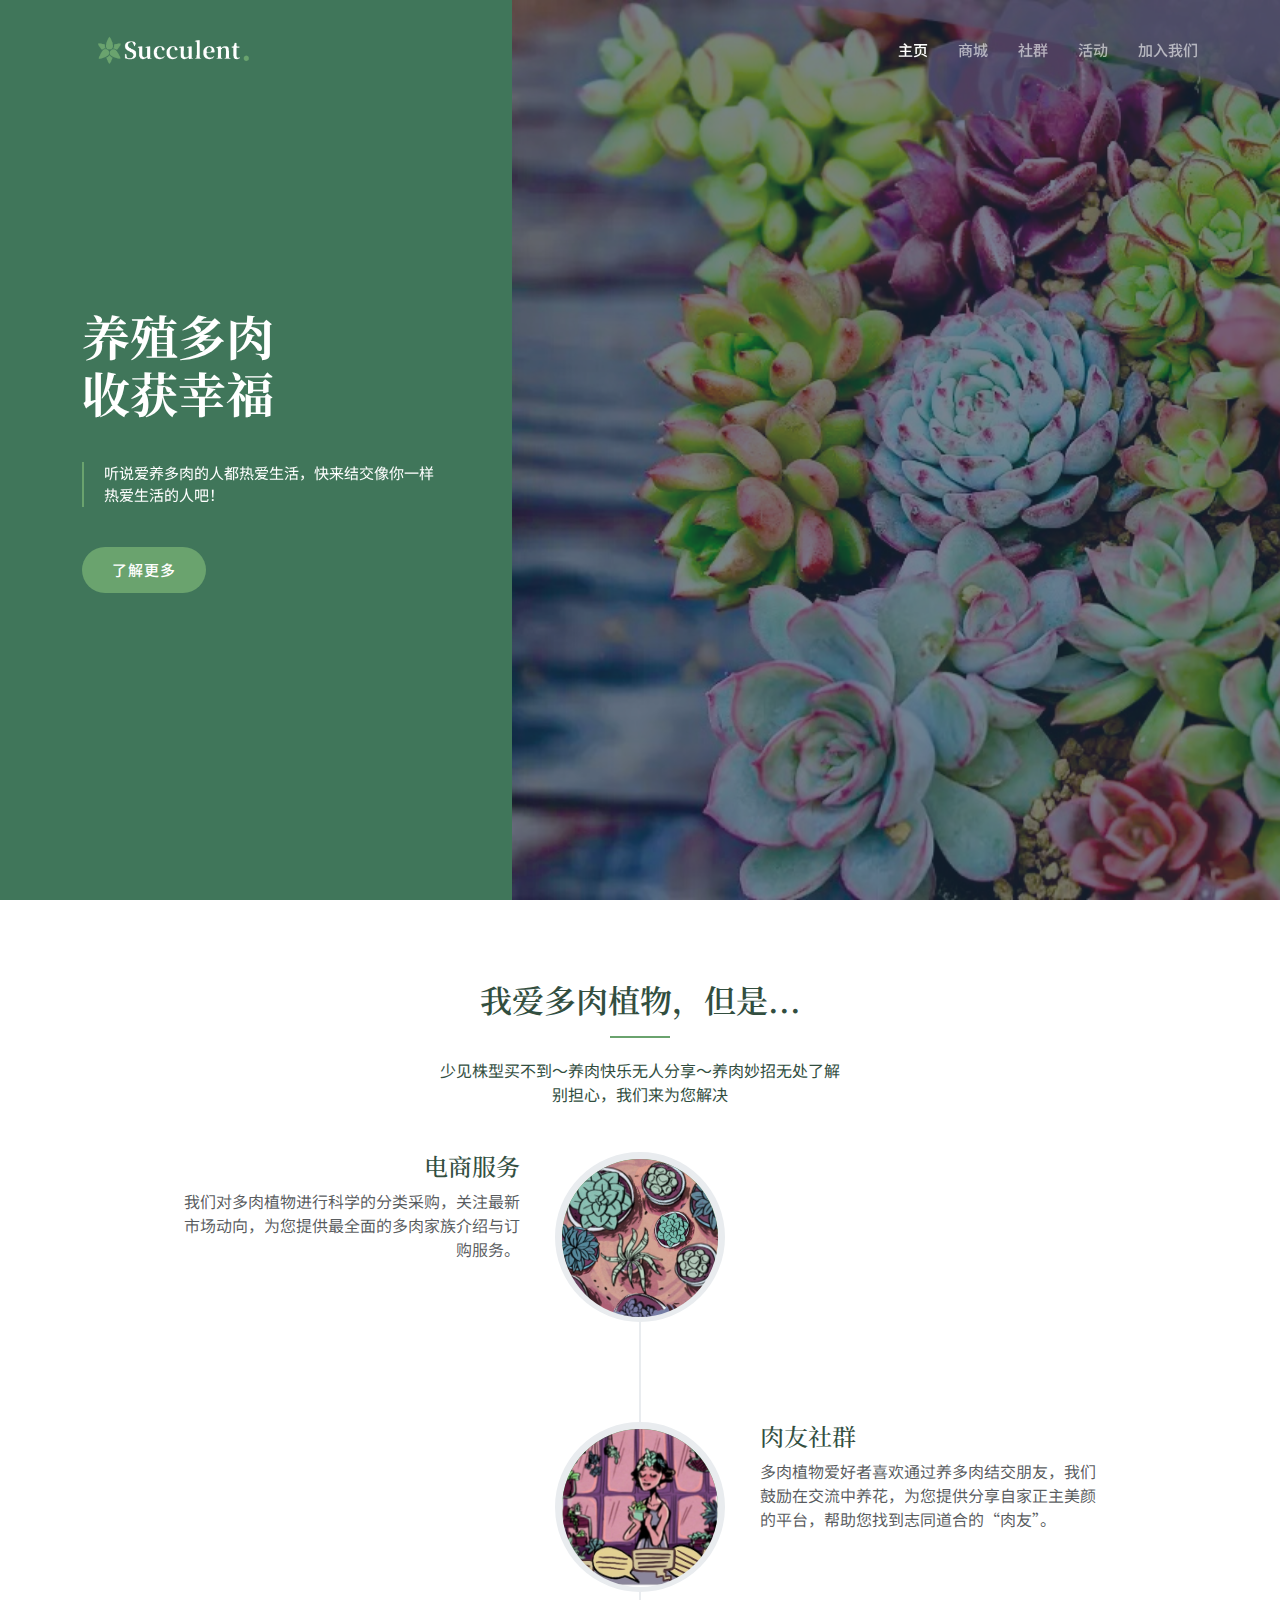
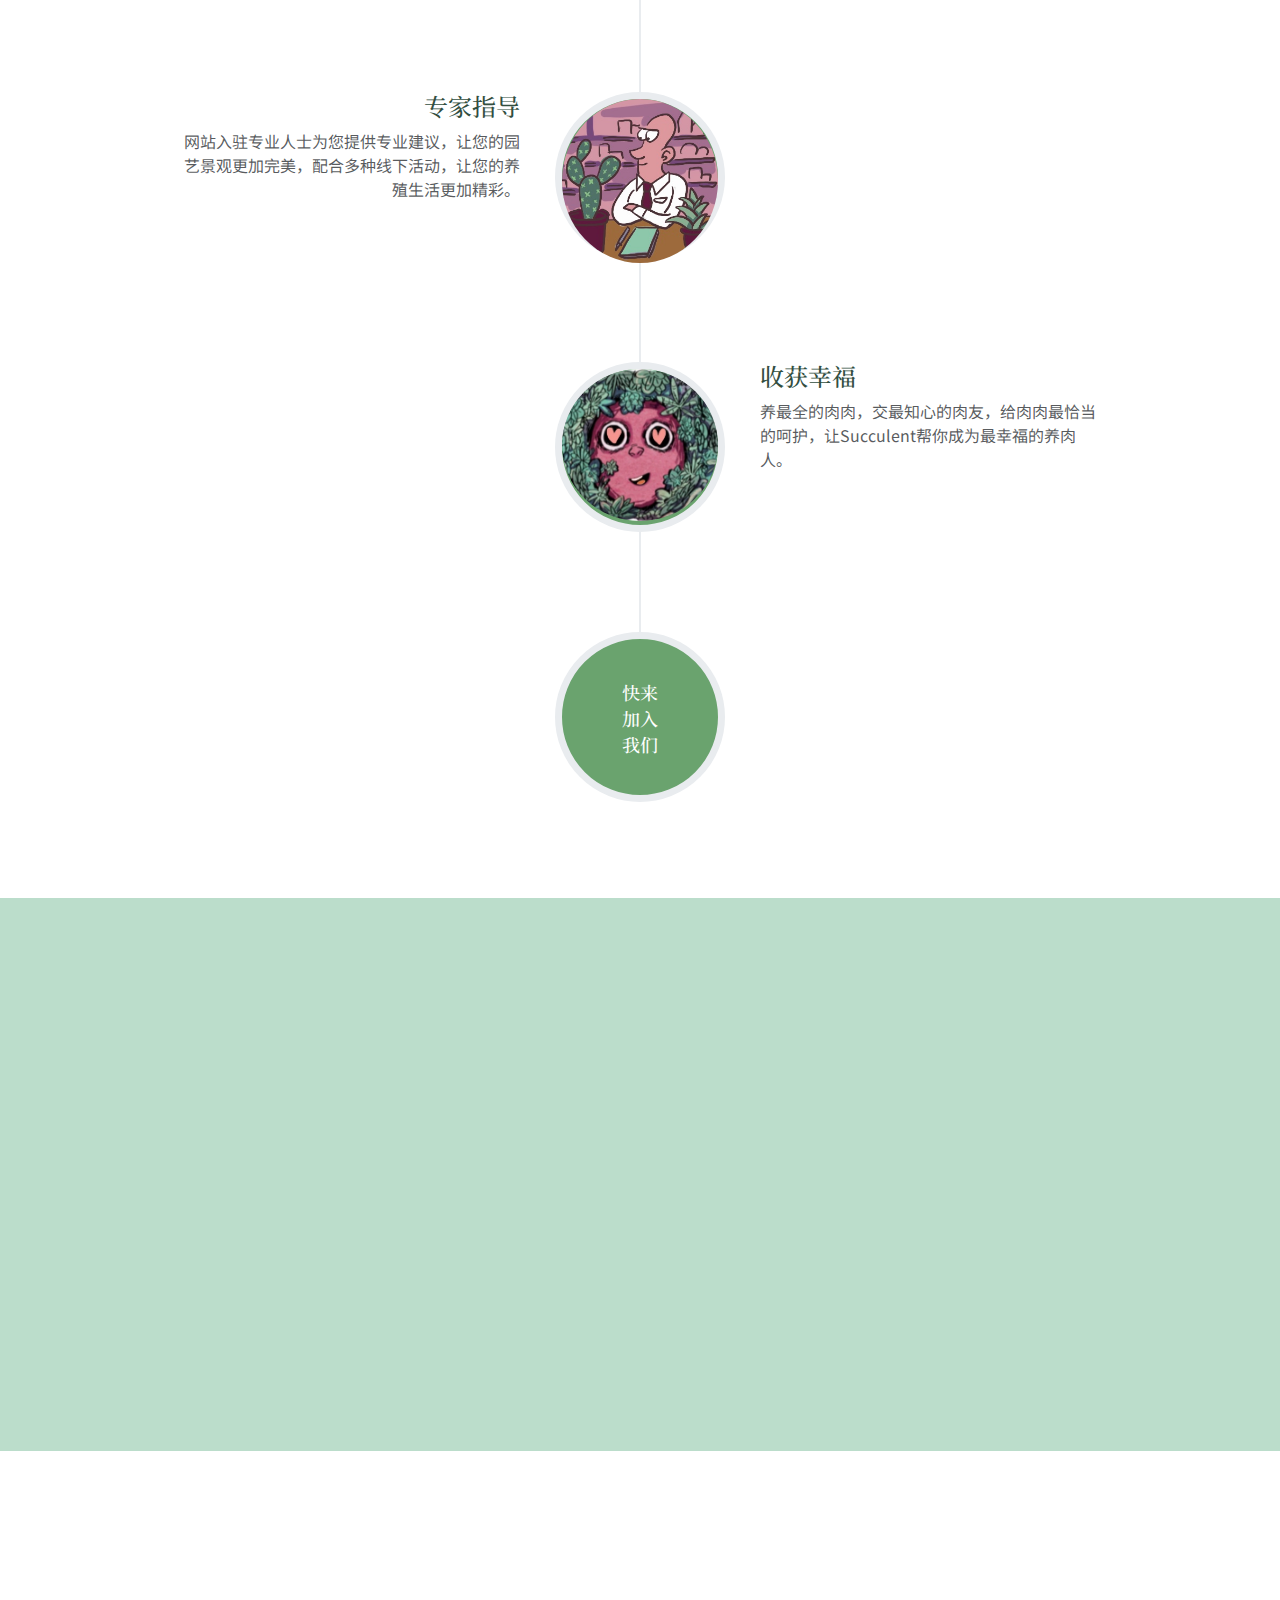
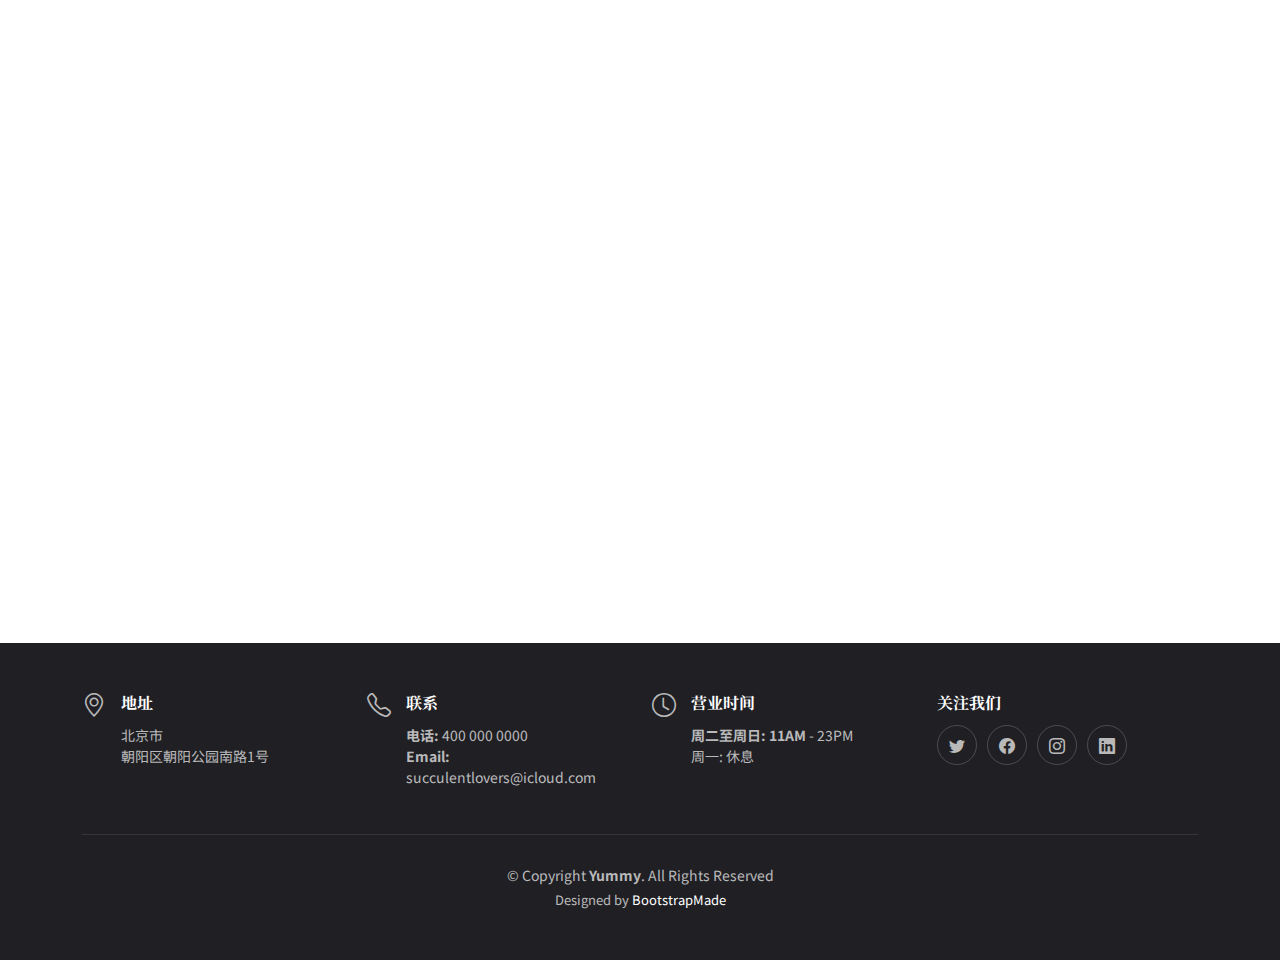
==== commit 8e41be3d: "Update index.html" ====
--- a/Succulent/index.html
+++ b/Succulent/index.html
@@ -81,7 +81,7 @@
     <div class="container">
       <div class="row">
         <div class="col-xl-4">
-          <h2 data-aos="fade-up">养殖多肉<br>培育幸福</h2>
+          <h2 data-aos="fade-up">养殖多肉<br>收获幸福</h2>
           <blockquote data-aos="fade-up" data-aos-delay="100">
             <p>听说爱养多⾁的⼈都热爱⽣活，快来结交像你⼀样热爱⽣活的⼈吧！ </p>
           </blockquote>
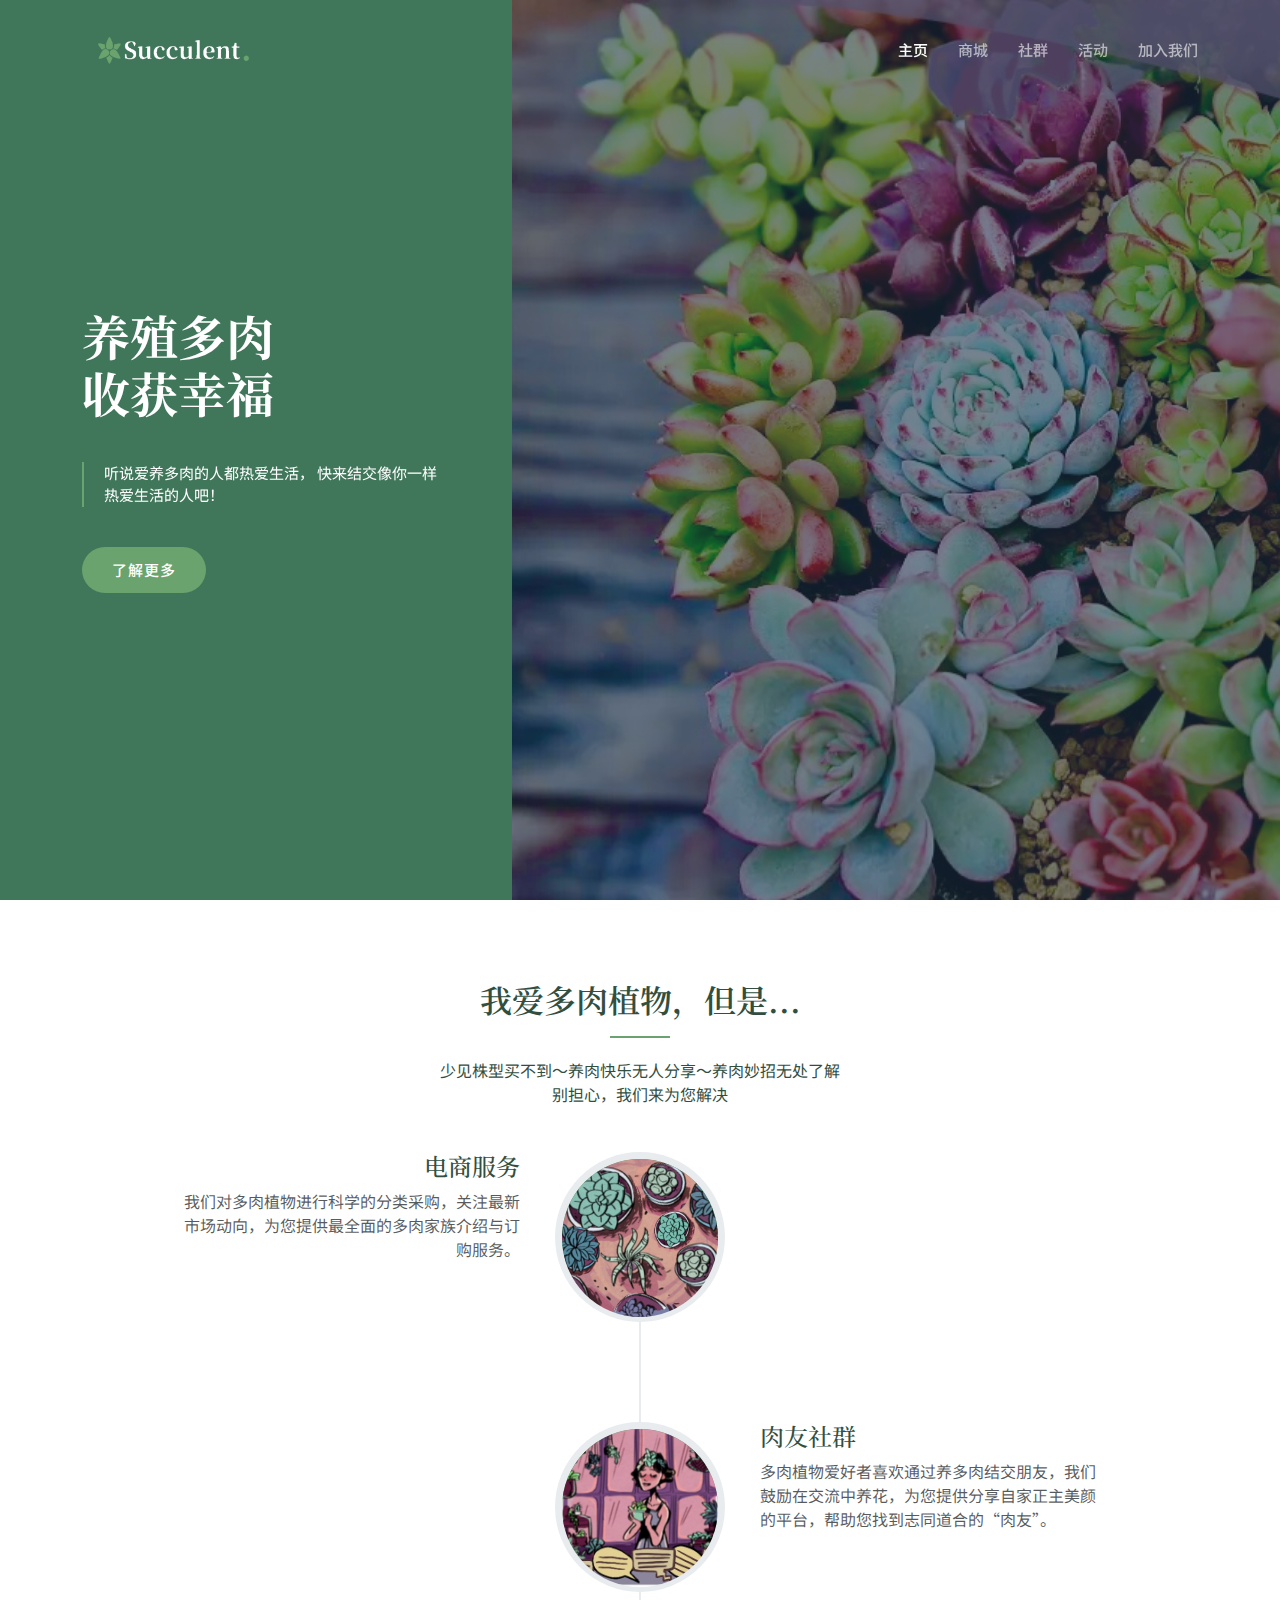
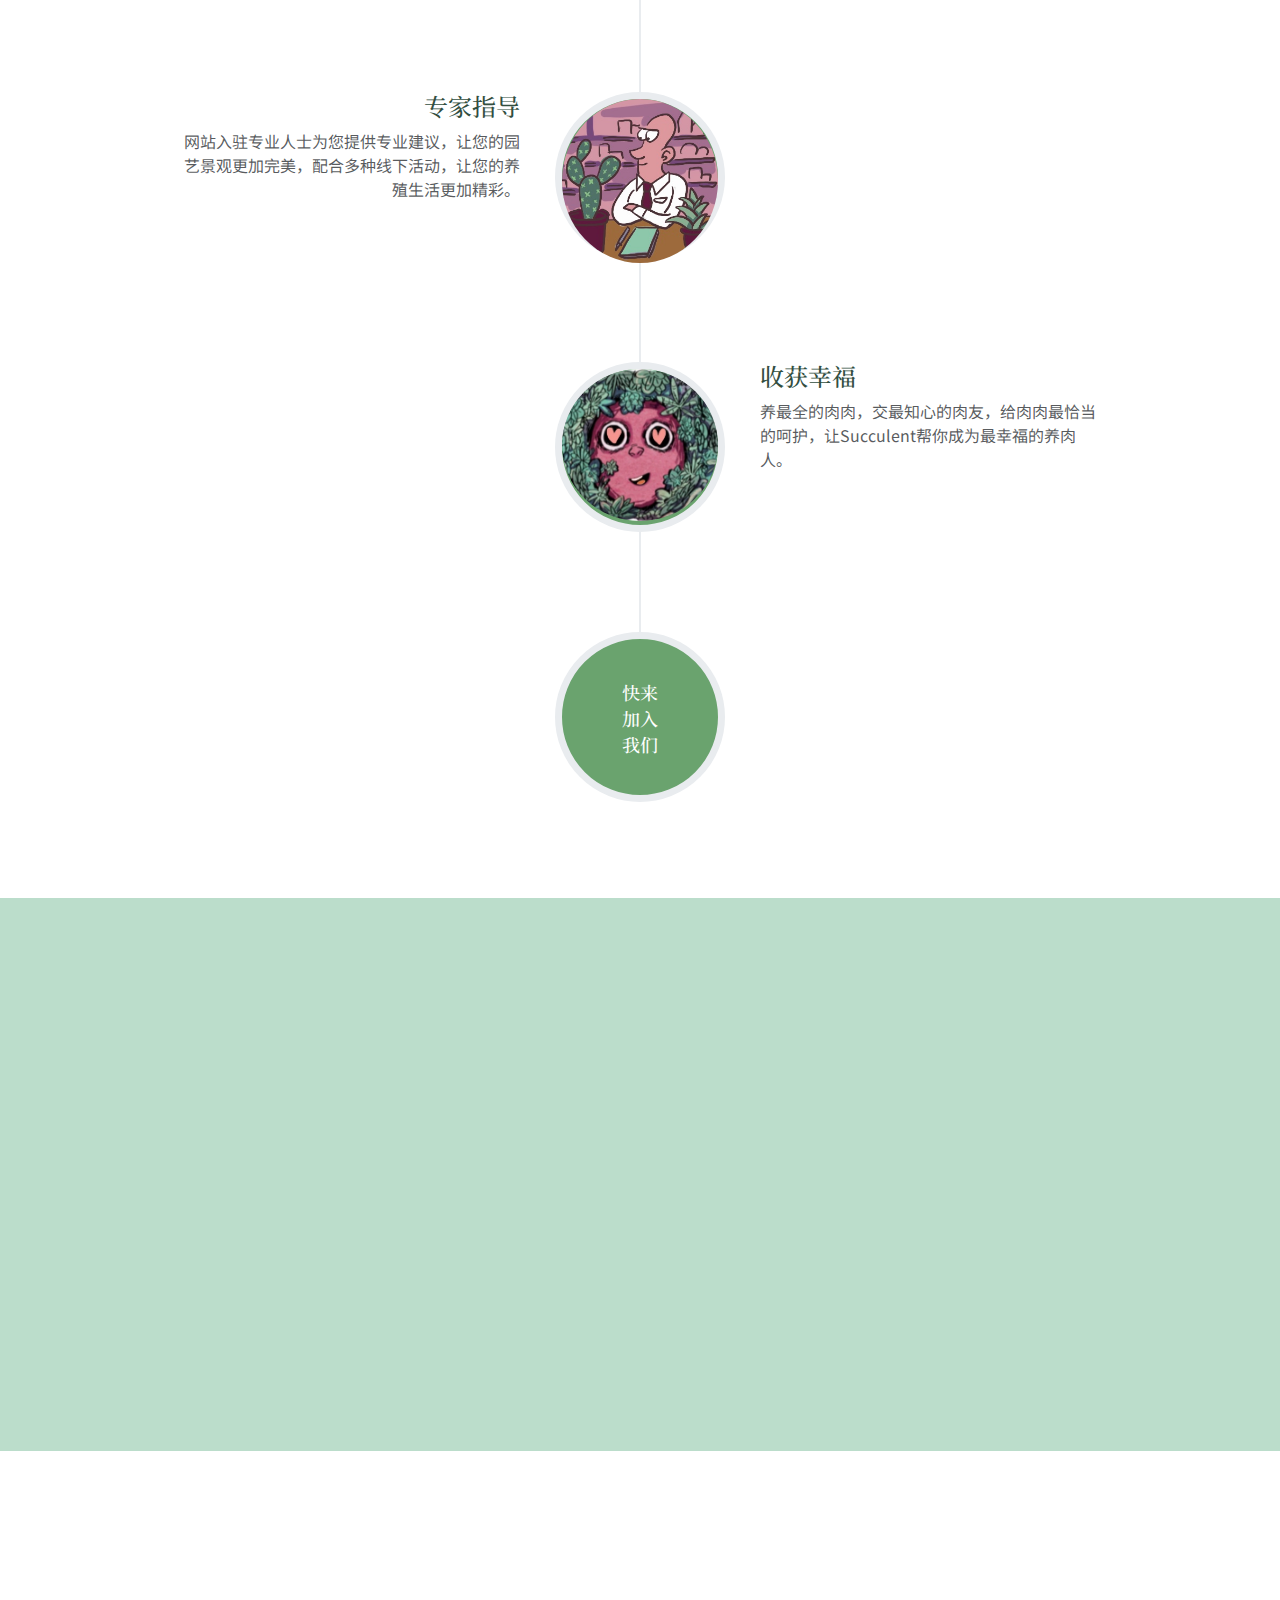
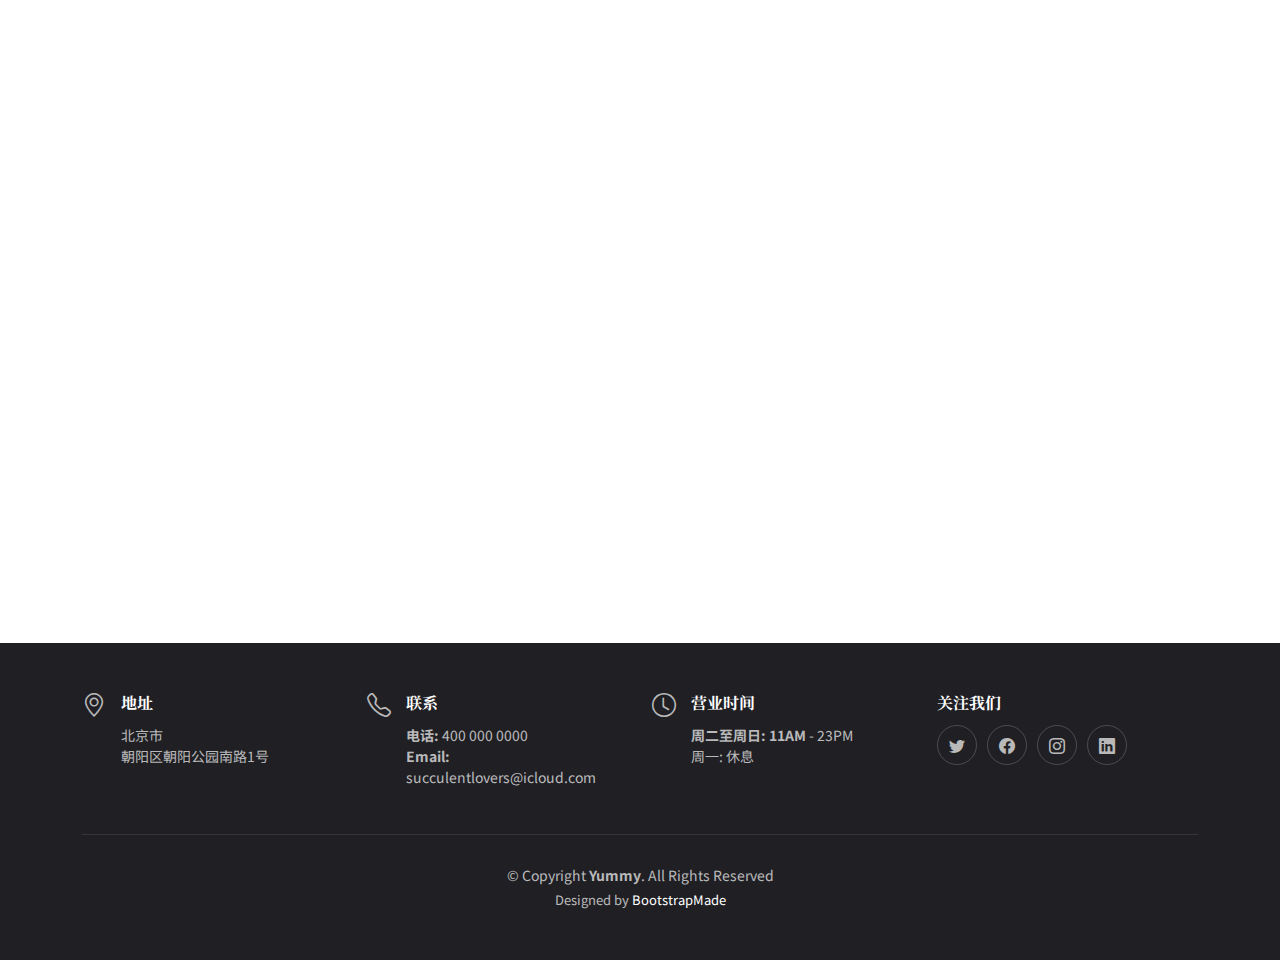
==== commit 83a53dd0: "Update index.html" ====
--- a/Succulent/index.html
+++ b/Succulent/index.html
@@ -83,7 +83,7 @@
         <div class="col-xl-4">
           <h2 data-aos="fade-up">养殖多肉<br>收获幸福</h2>
           <blockquote data-aos="fade-up" data-aos-delay="100">
-            <p>听说爱养多⾁的⼈都热爱⽣活，快来结交像你⼀样热爱⽣活的⼈吧！ </p>
+            <p1>听说爱养多⾁的⼈都热爱⽣活，</p1> <p2>快来结交像你⼀样热爱⽣活的⼈吧！ </p2>
           </blockquote>
           <div class="d-flex" data-aos="fade-up" data-aos-delay="200">
             <a href="#about" class="btn-get-started">了解更多</a>
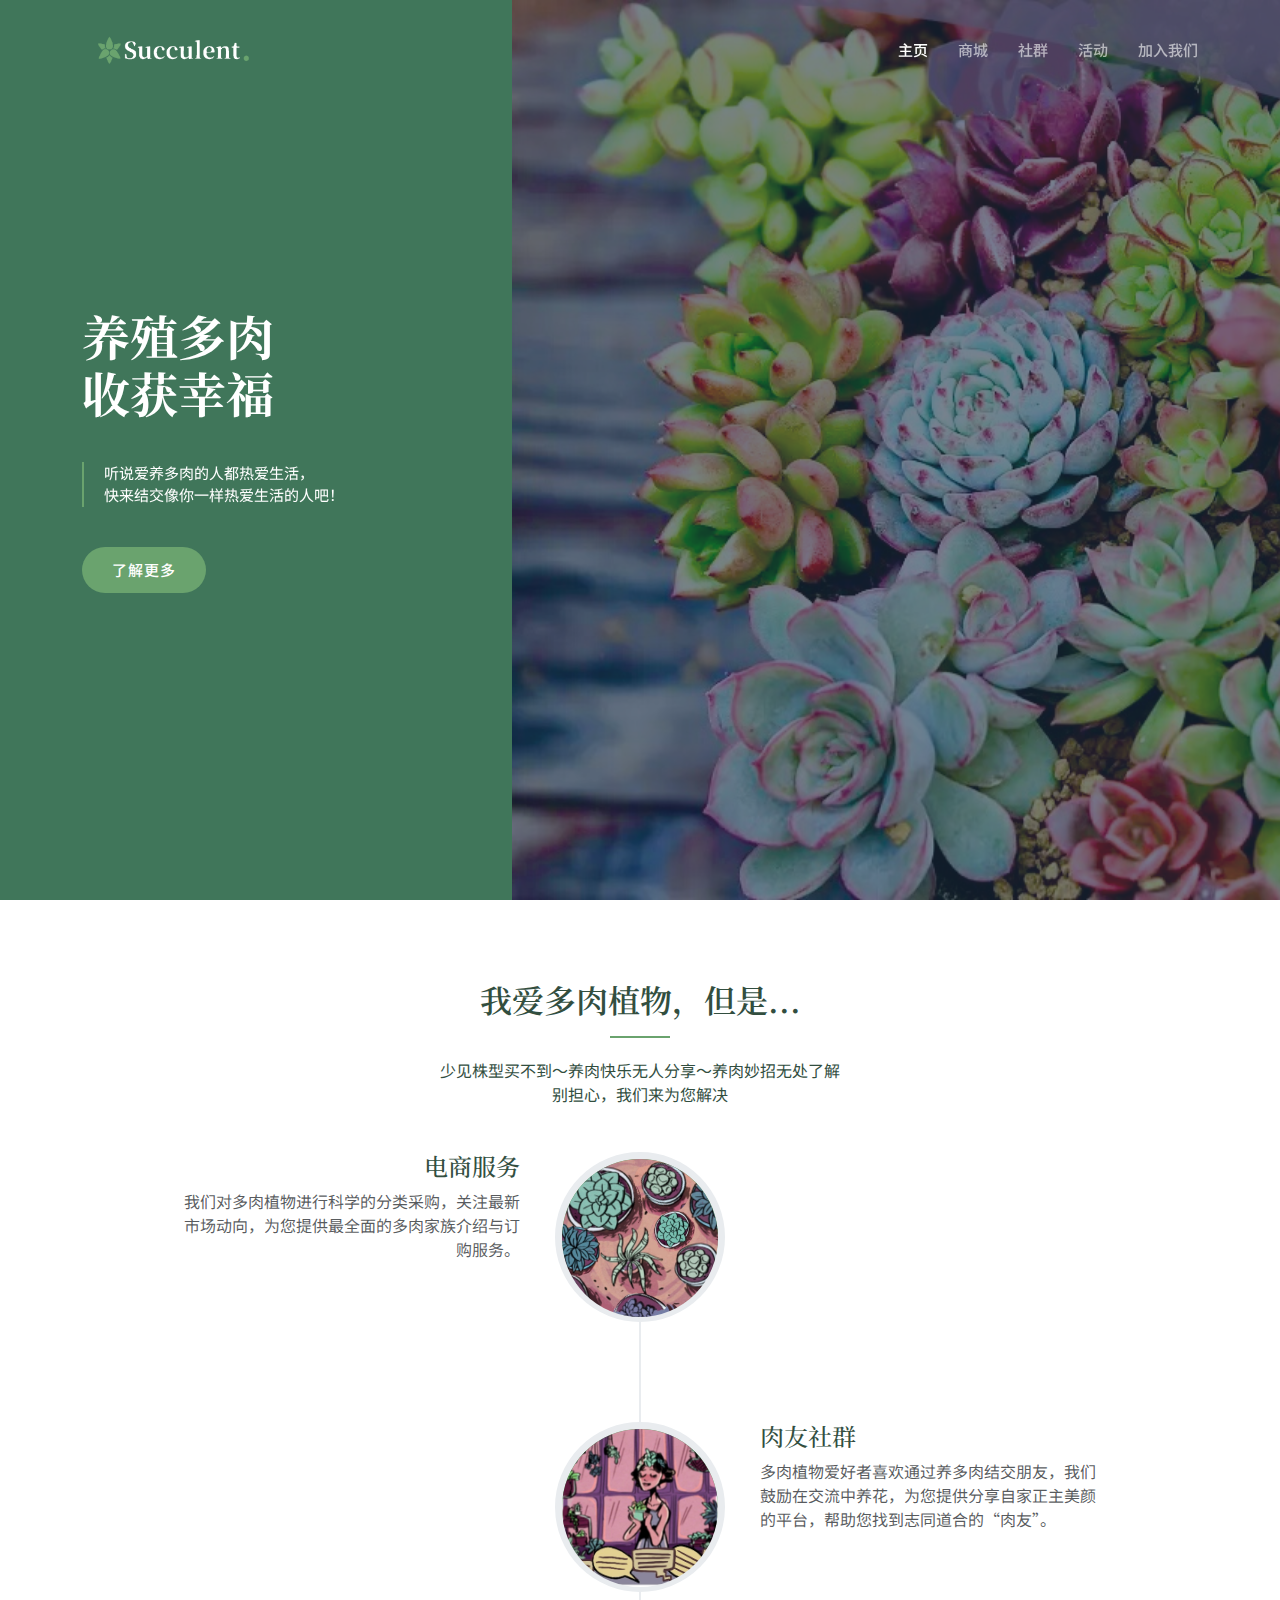
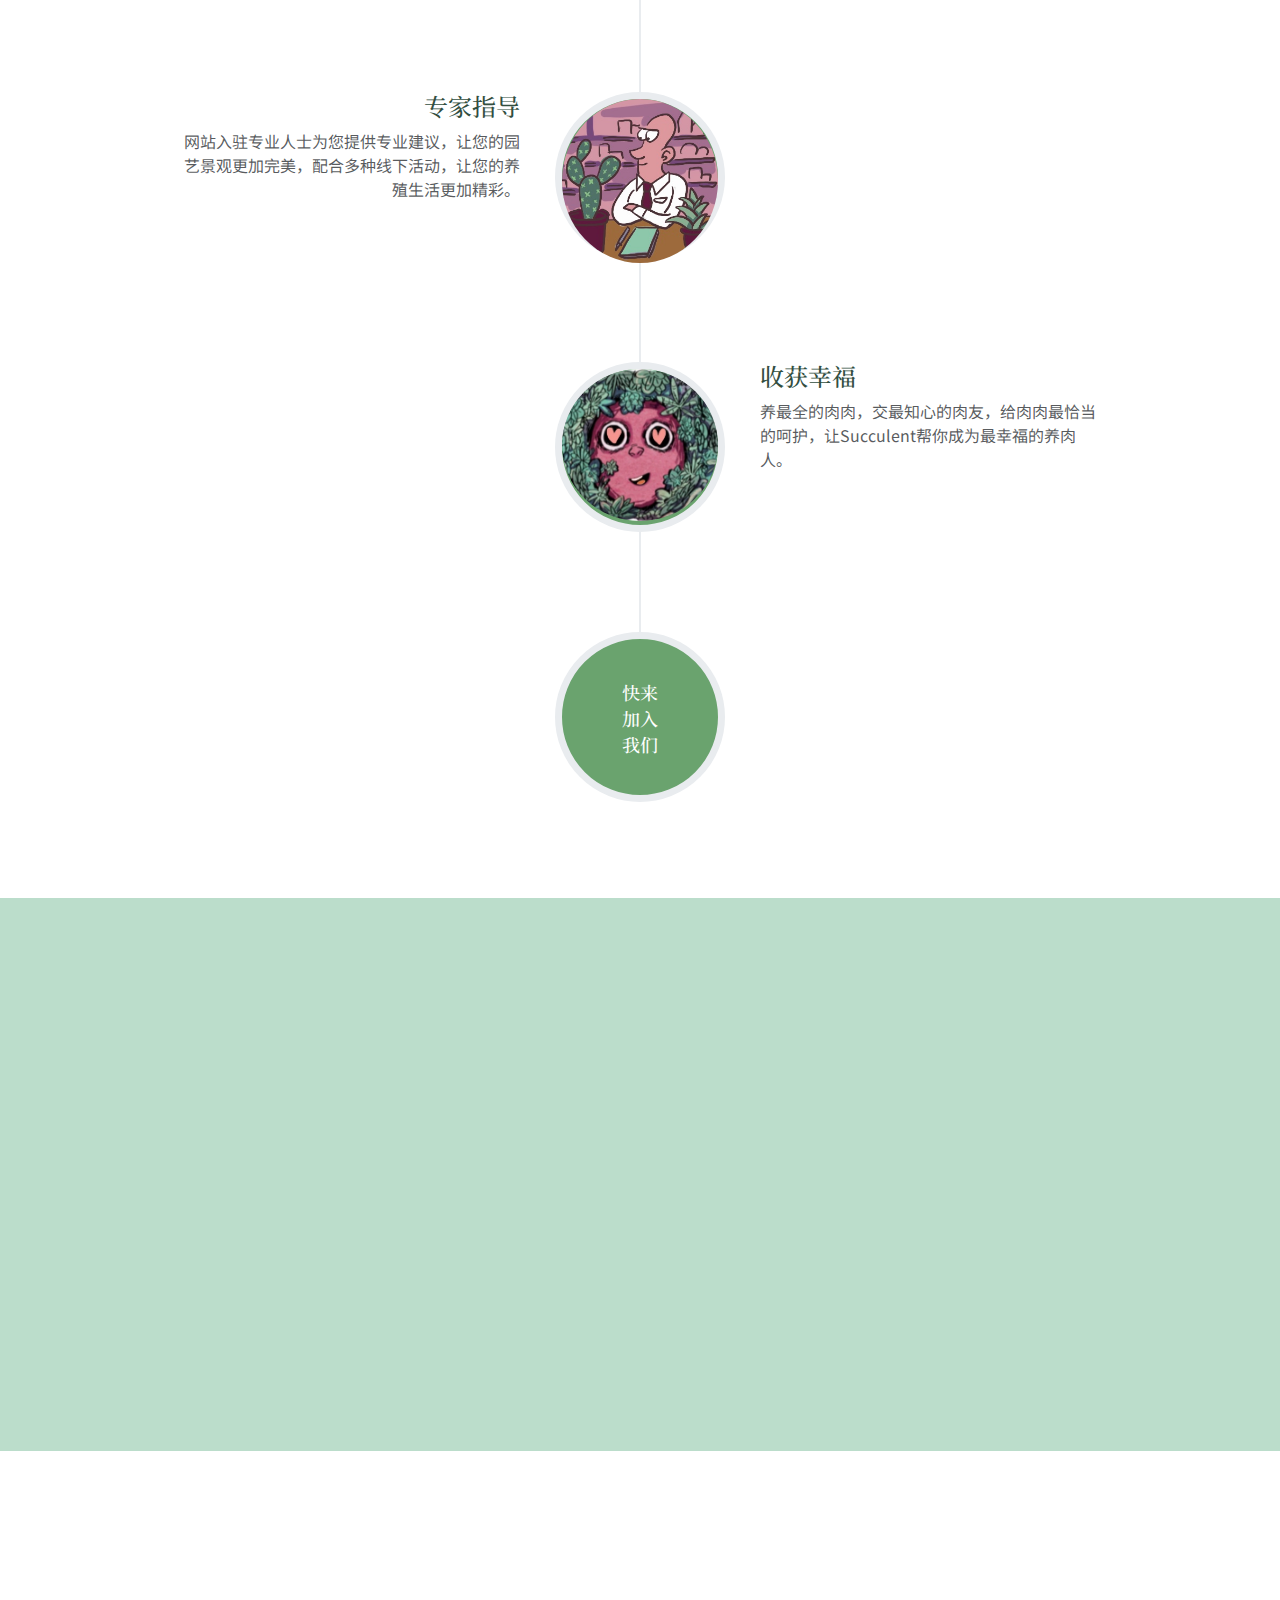
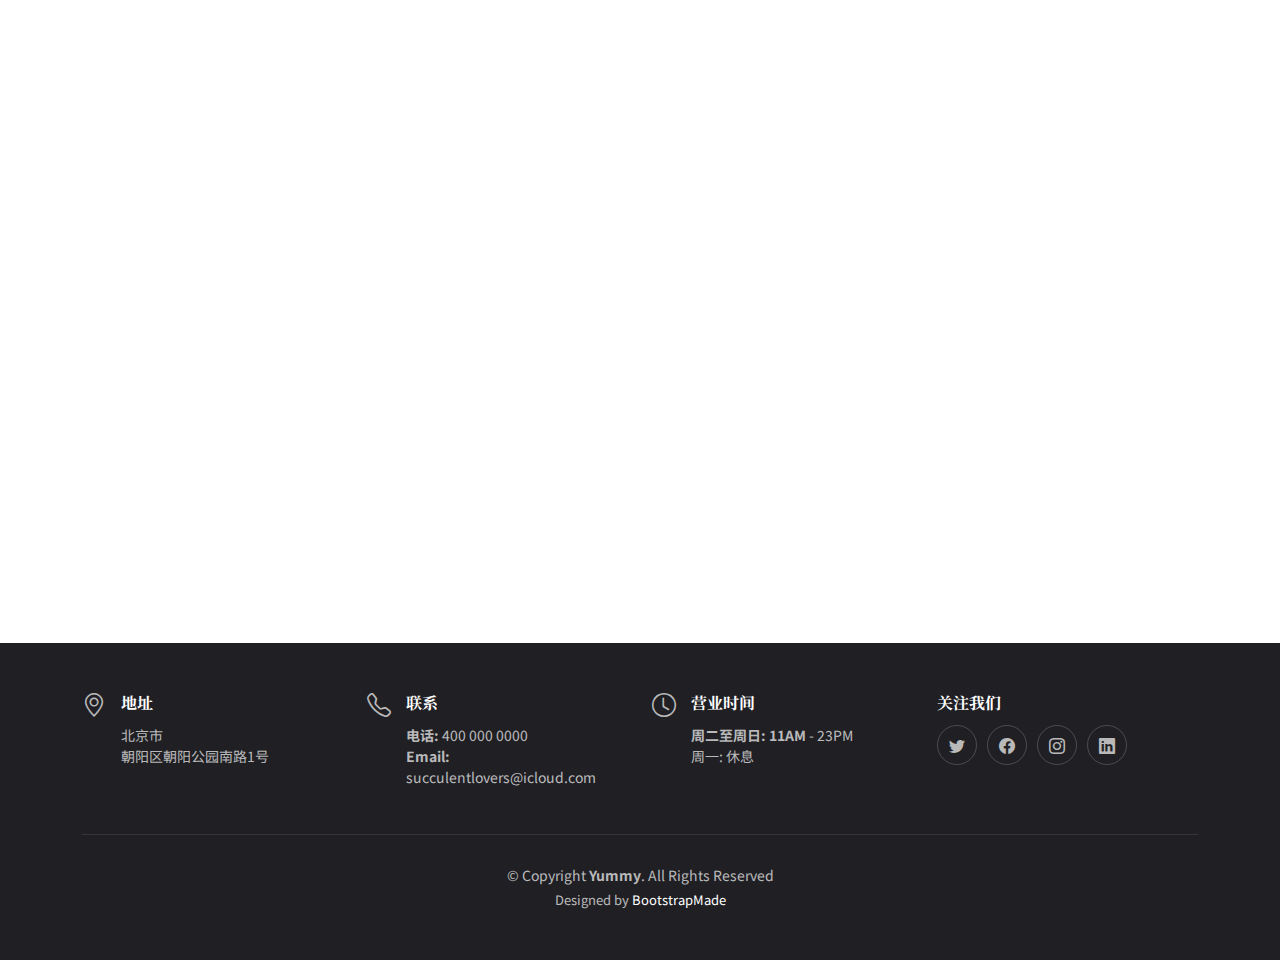
==== commit f9e0ef01: "add <br>" ====
--- a/Succulent/index.html
+++ b/Succulent/index.html
@@ -83,7 +83,7 @@
         <div class="col-xl-4">
           <h2 data-aos="fade-up">养殖多肉<br>收获幸福</h2>
           <blockquote data-aos="fade-up" data-aos-delay="100">
-            <p1>听说爱养多⾁的⼈都热爱⽣活，</p1> <p2>快来结交像你⼀样热爱⽣活的⼈吧！ </p2>
+            <p>听说爱养多⾁的⼈都热爱⽣活，<br>快来结交像你⼀样热爱⽣活的⼈吧！ </p>
           </blockquote>
           <div class="d-flex" data-aos="fade-up" data-aos-delay="200">
             <a href="#about" class="btn-get-started">了解更多</a>
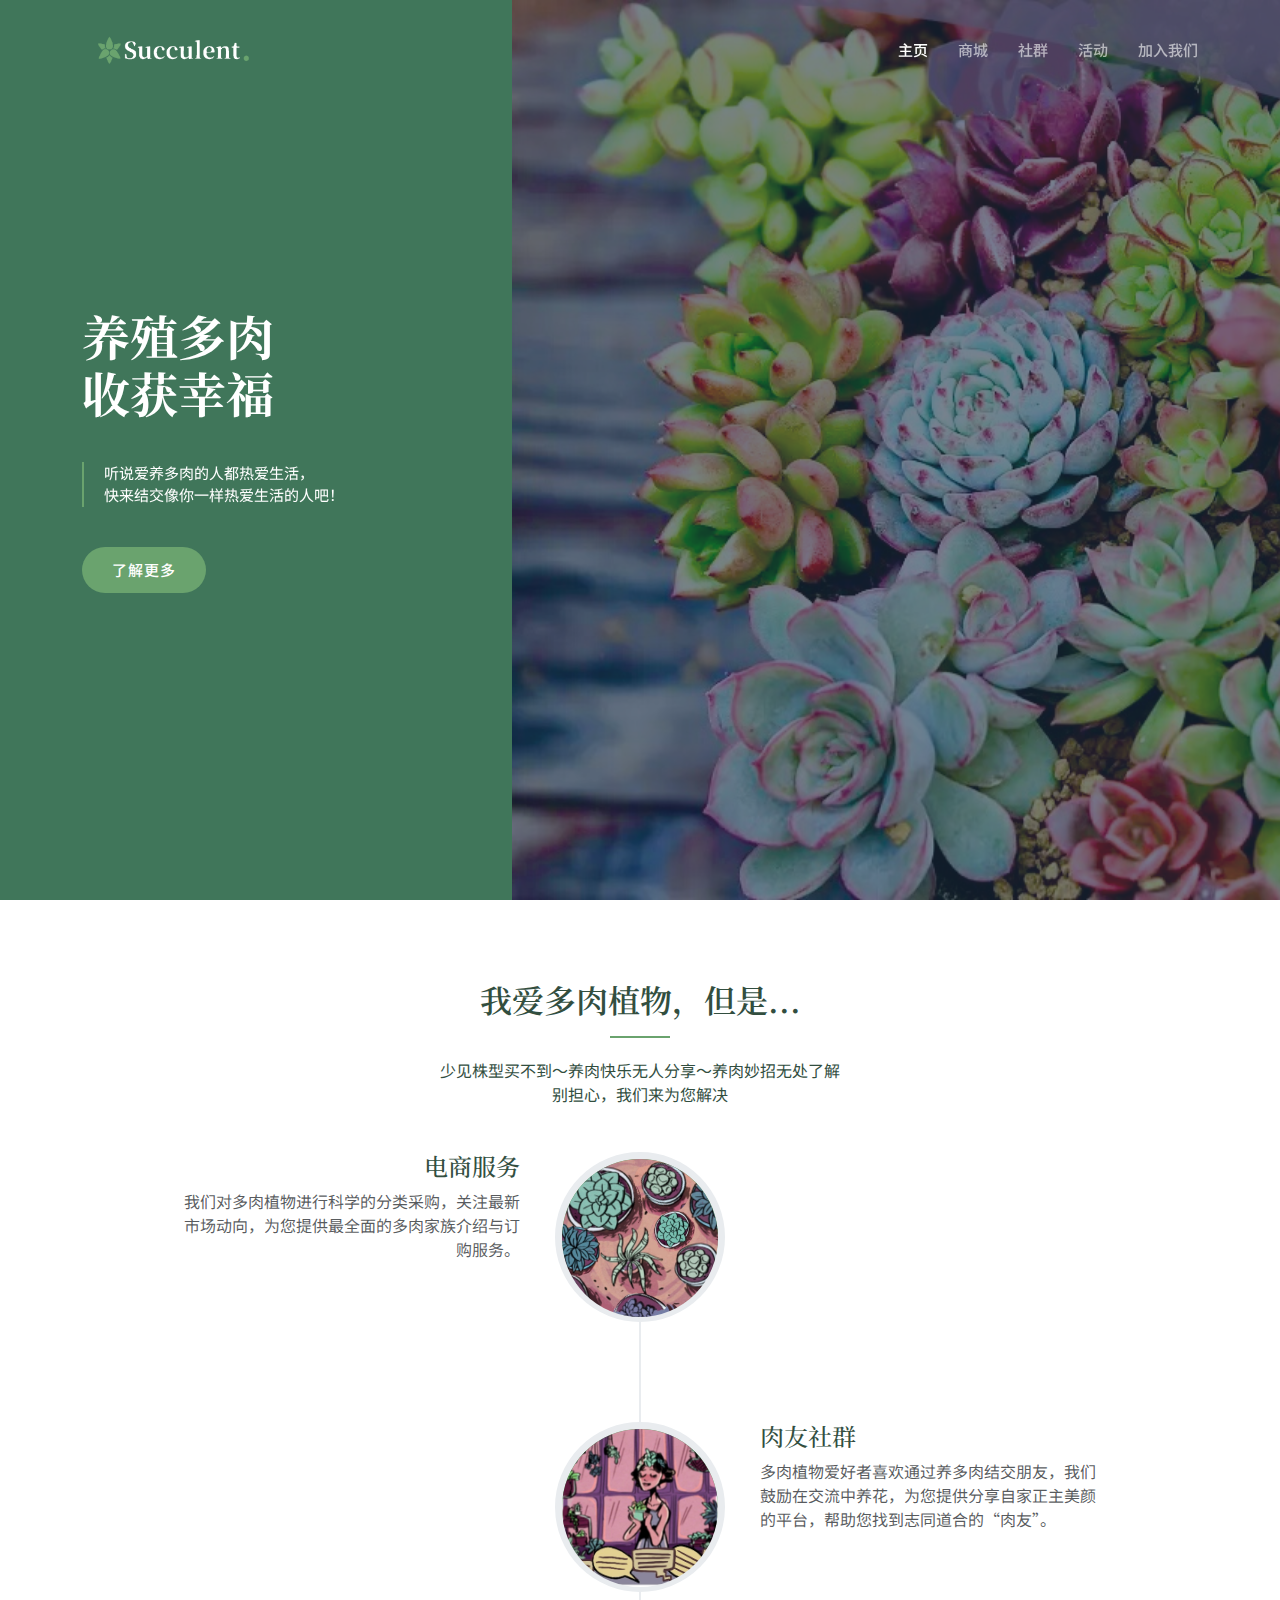
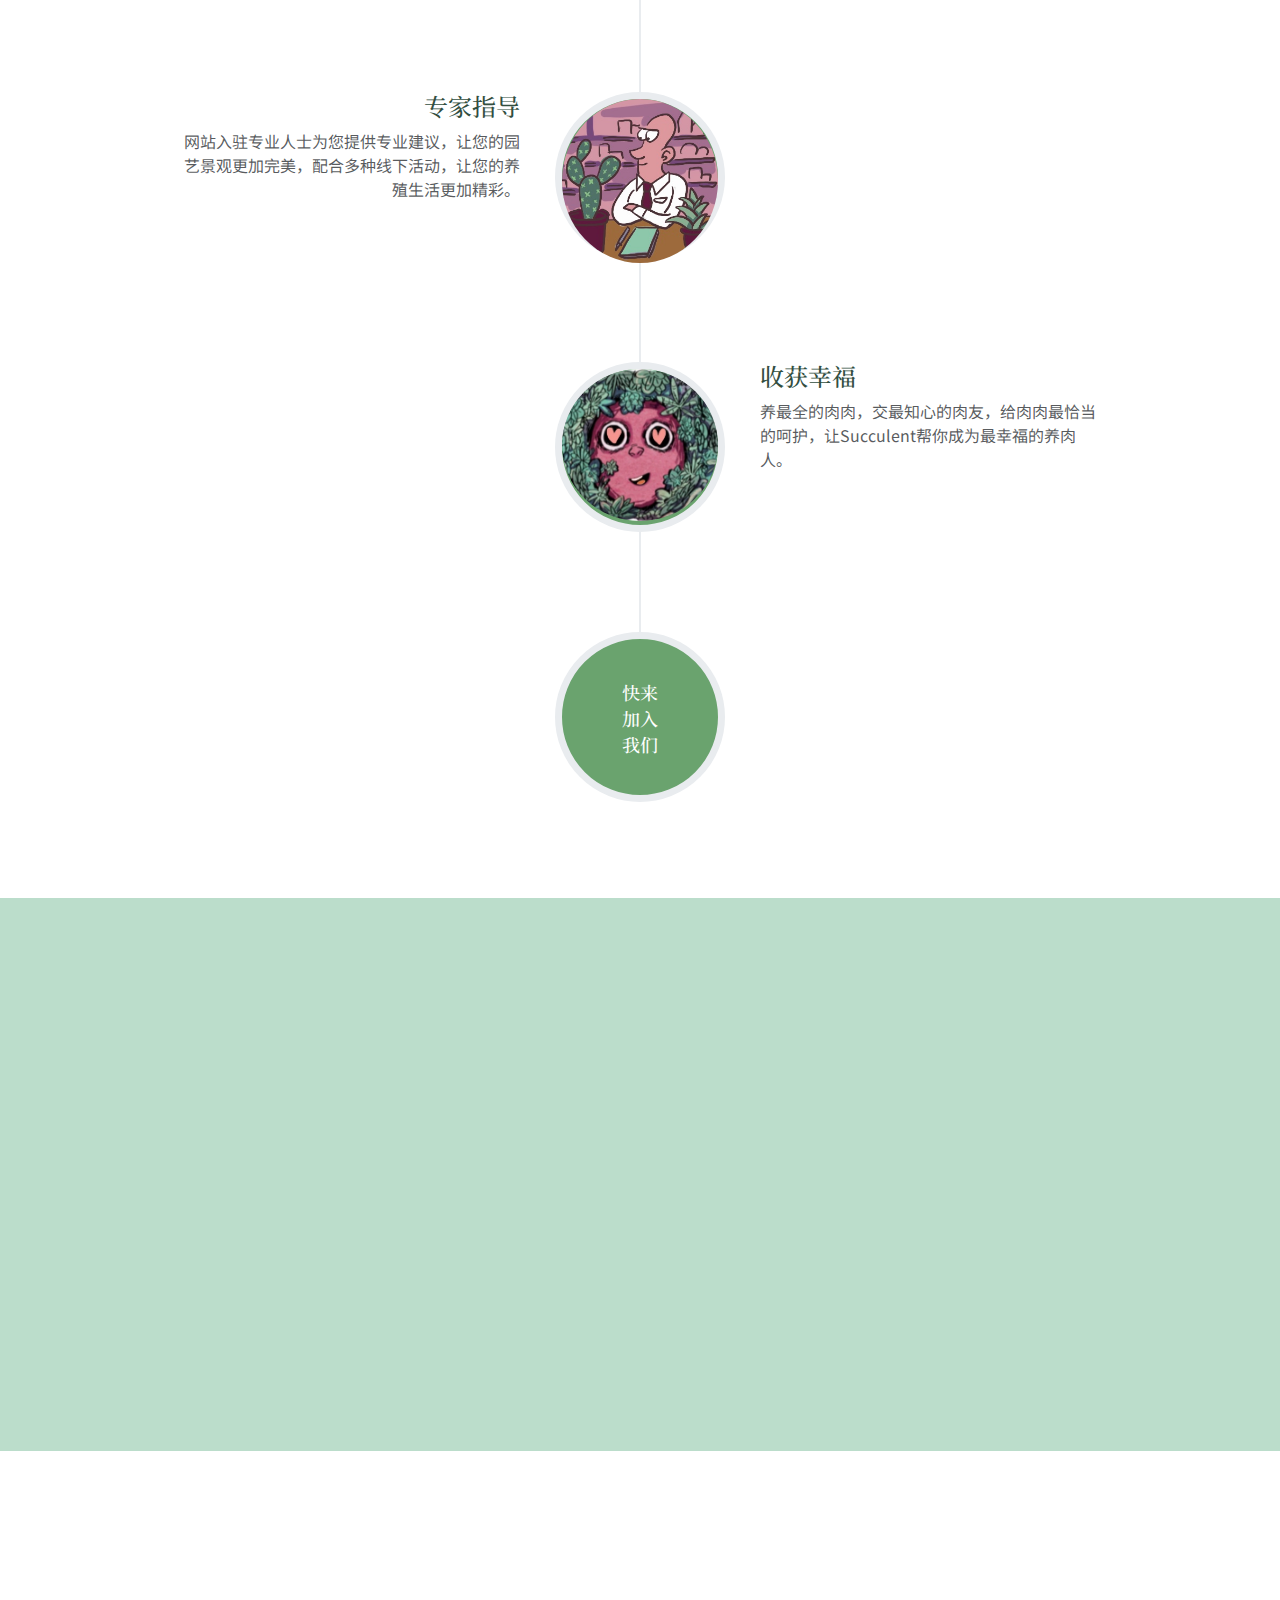
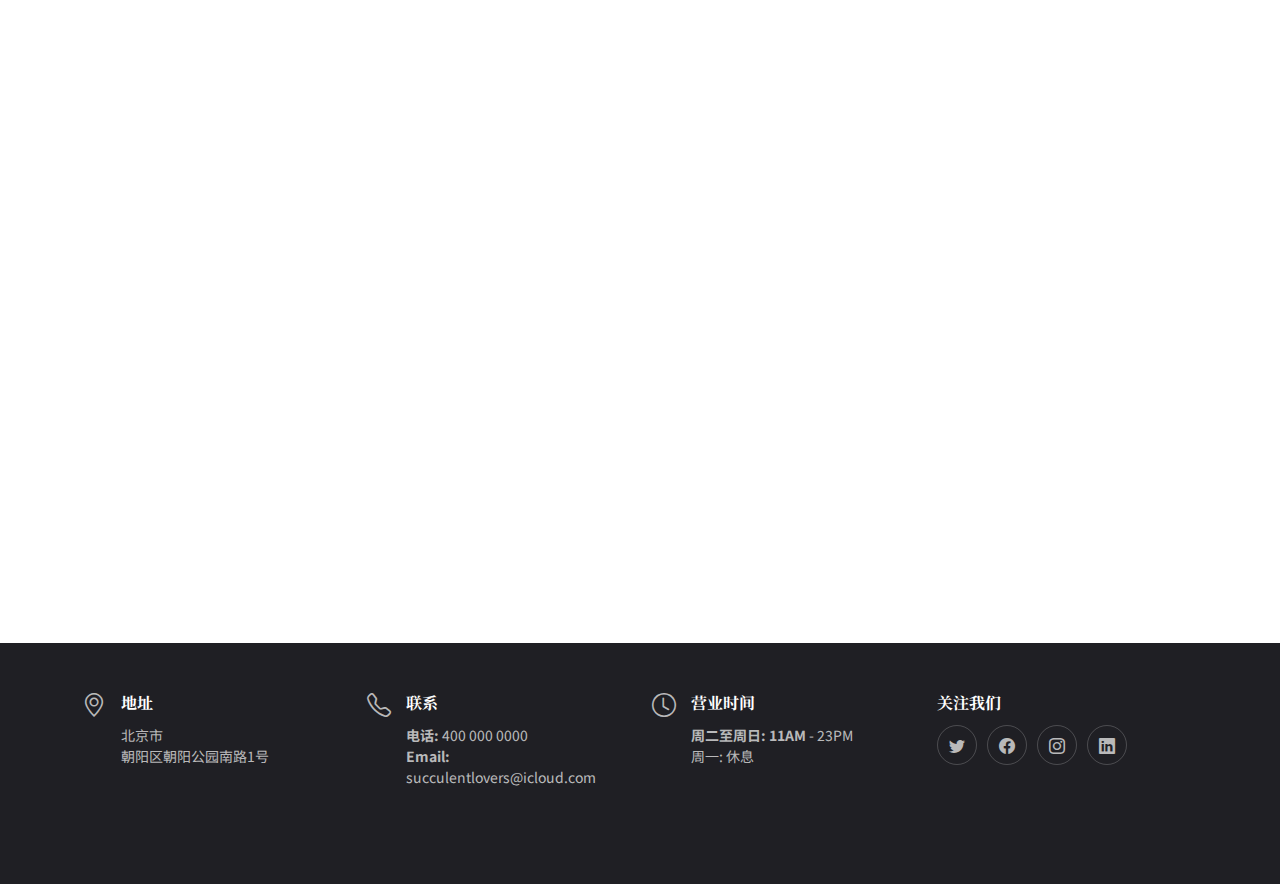
==== commit 74a0f362: "Update index.html" ====
--- a/Succulent/index.html
+++ b/Succulent/index.html
@@ -331,18 +331,7 @@
       </div>
     </div>
 
-    <div class="container">
-      <div class="copyright">
-        &copy; Copyright <strong><span>Yummy</span></strong>. All Rights Reserved
-      </div>
-      <div class="credits">
-        <!-- All the links in the footer should remain intact. -->
-        <!-- You can delete the links only if you purchased the pro version. -->
-        <!-- Licensing information: https://bootstrapmade.com/license/ -->
-        <!-- Purchase the pro version with working PHP/AJAX contact form: https://bootstrapmade.com/yummy-bootstrap-restaurant-website-template/ -->
-        Designed by <a href="https://bootstrapmade.com/">BootstrapMade</a>
-      </div>
-    </div>
+   
 
   </footer><!-- End Footer -->
   <!-- End Footer -->
